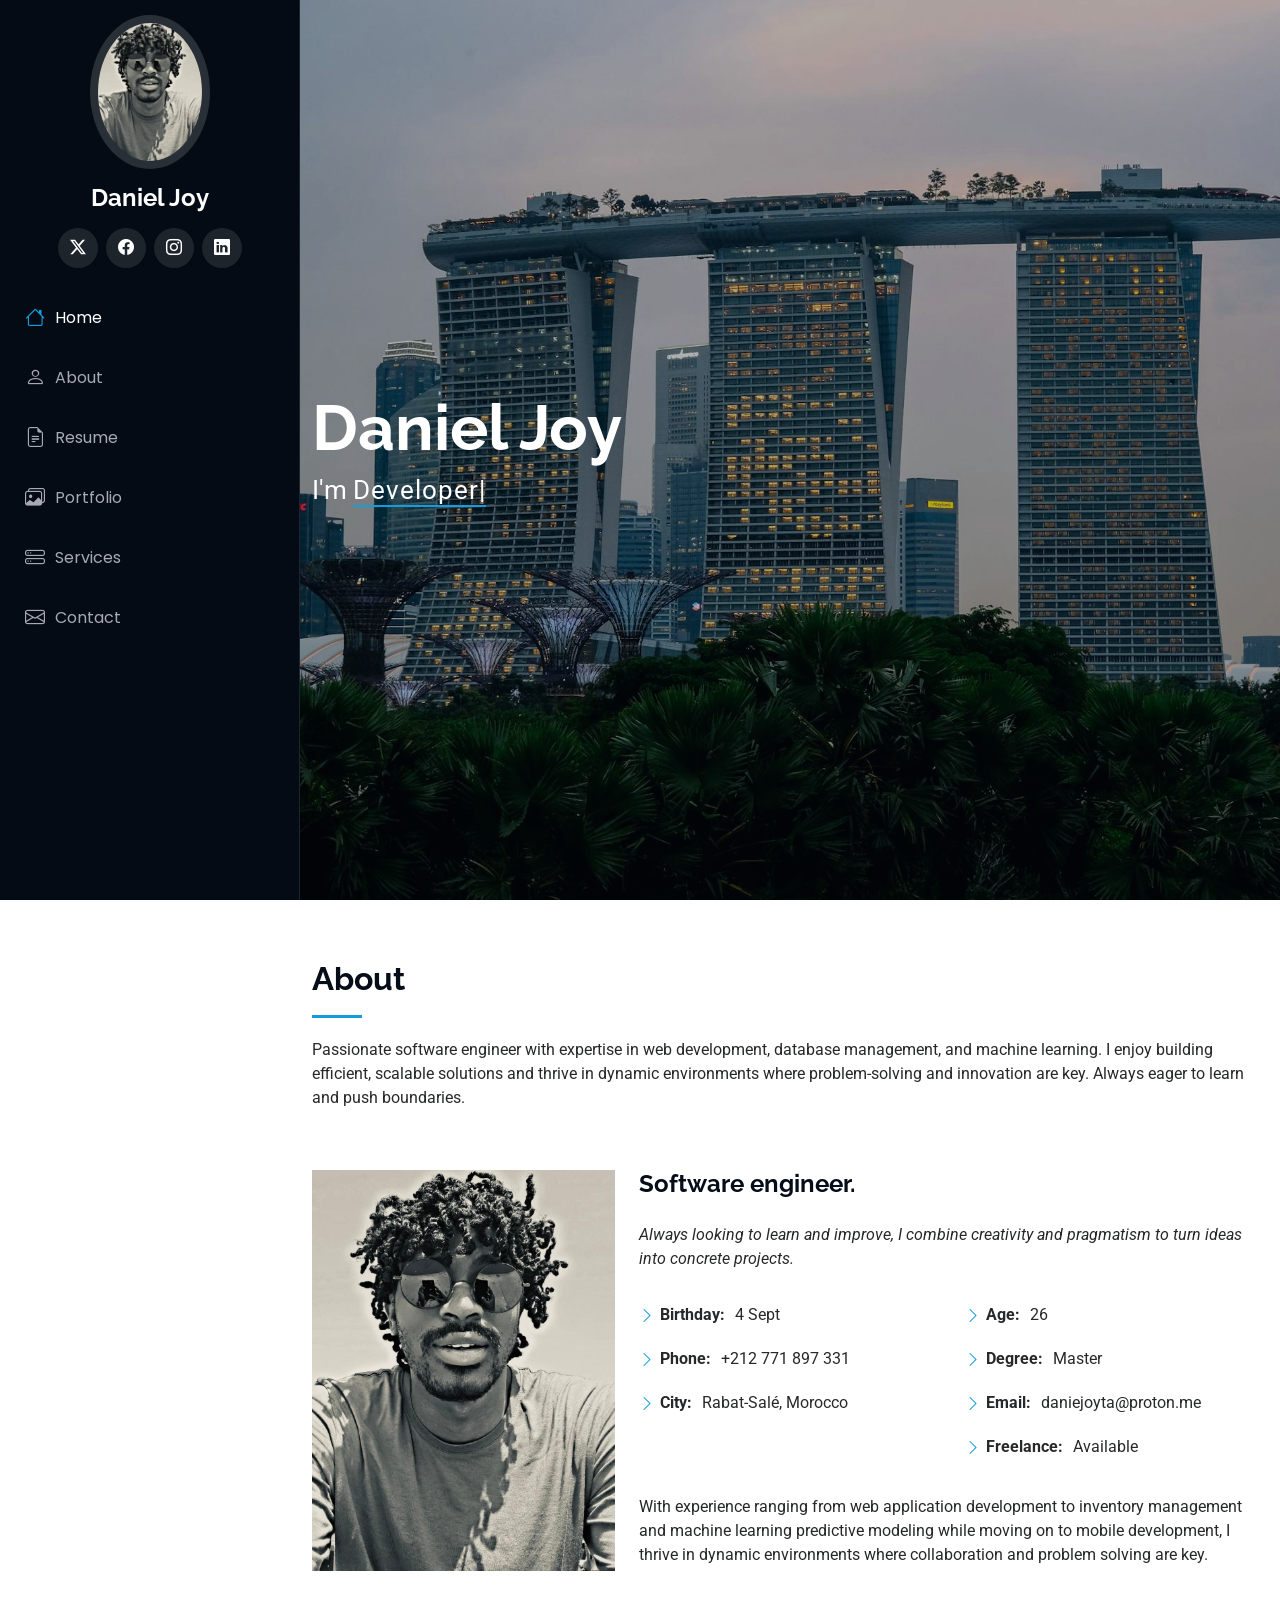
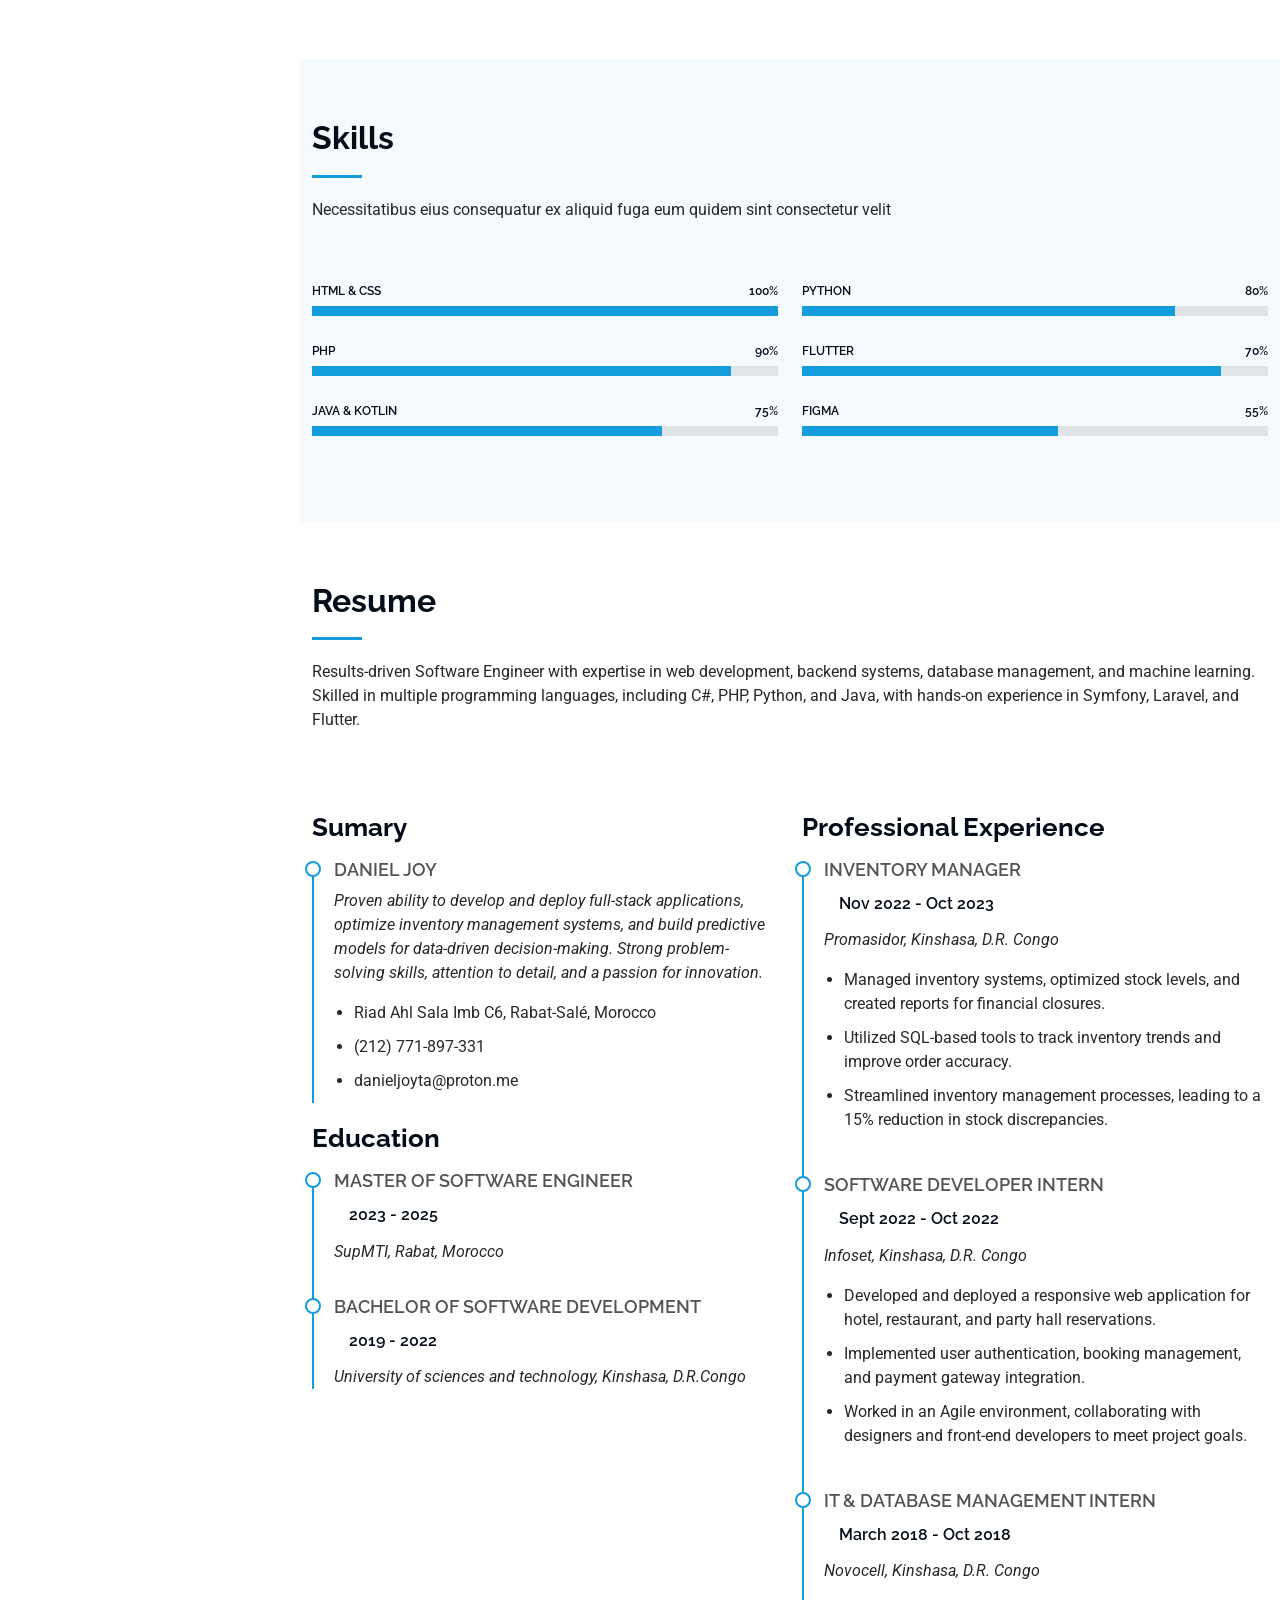
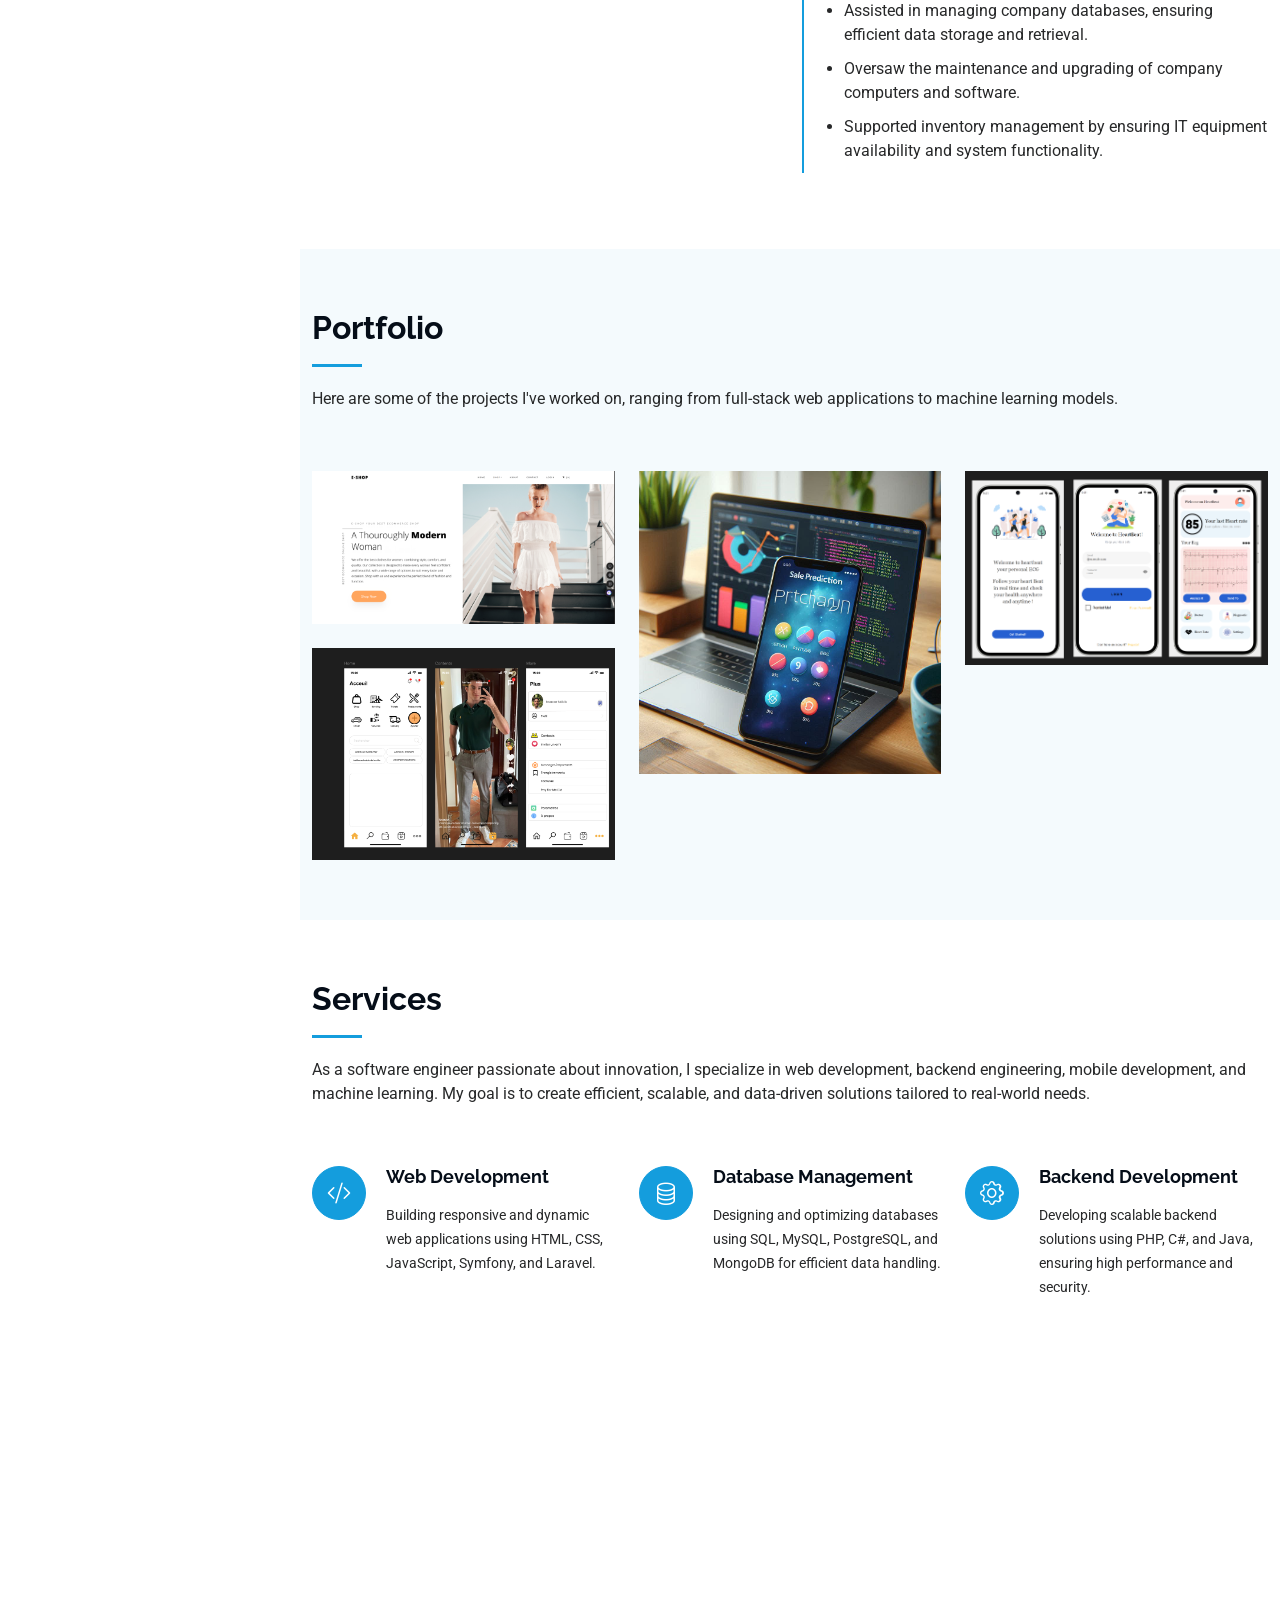
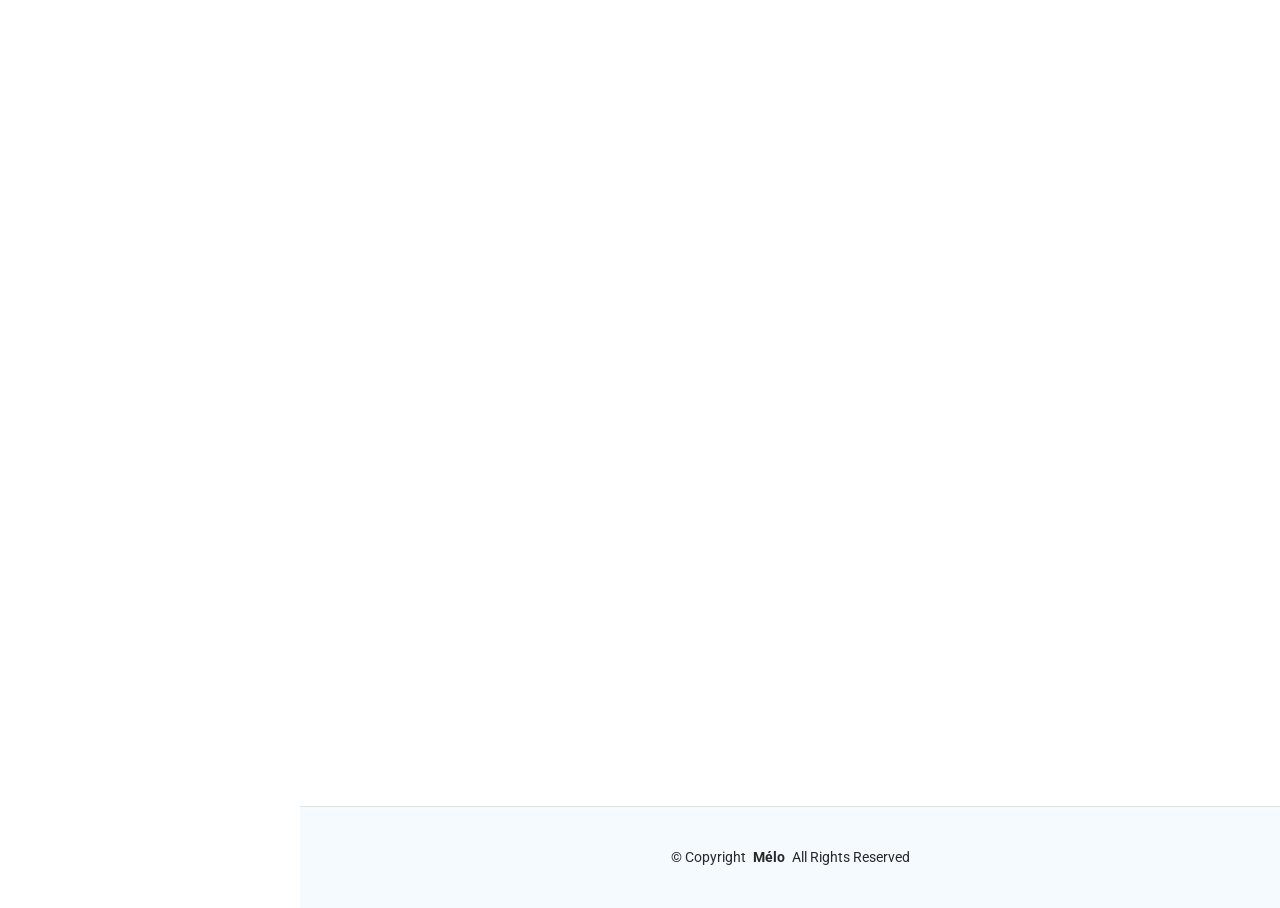
==== index.html @ 34627ba6 "Upload" ====
<!DOCTYPE html>
<html lang="en">

<head>
  <meta charset="utf-8">
  <meta content="width=device-width, initial-scale=1.0" name="viewport">
  <title>Index - iPortfolio Bootstrap Template</title>
  <meta content="" name="description">
  <meta content="" name="keywords">

  <!-- Favicons -->
  <link href="assets/img/favicon.png" rel="icon">
  <link href="assets/img/apple-touch-icon.png" rel="apple-touch-icon">

  <!-- Fonts -->
  <link href="https://fonts.googleapis.com" rel="preconnect">
  <link href="https://fonts.gstatic.com" rel="preconnect" crossorigin>
  <link href="https://fonts.googleapis.com/css2?family=Roboto:ital,wght@0,100;0,300;0,400;0,500;0,700;0,900;1,100;1,300;1,400;1,500;1,700;1,900&family=Poppins:ital,wght@0,100;0,200;0,300;0,400;0,500;0,600;0,700;0,800;0,900;1,100;1,200;1,300;1,400;1,500;1,600;1,700;1,800;1,900&family=Raleway:ital,wght@0,100;0,200;0,300;0,400;0,500;0,600;0,700;0,800;0,900;1,100;1,200;1,300;1,400;1,500;1,600;1,700;1,800;1,900&display=swap" rel="stylesheet">

  <!-- Vendor CSS Files -->
  <link href="assets/vendor/bootstrap/css/bootstrap.min.css" rel="stylesheet">
  <link href="assets/vendor/bootstrap-icons/bootstrap-icons.css" rel="stylesheet">
  <link href="assets/vendor/aos/aos.css" rel="stylesheet">
  <link href="assets/vendor/glightbox/css/glightbox.min.css" rel="stylesheet">
  <link href="assets/vendor/swiper/swiper-bundle.min.css" rel="stylesheet">

  <!-- Main CSS File -->
  <link href="assets/css/main.css" rel="stylesheet">

  <!-- =======================================================
  * Template Name: iPortfolio
  * Template URL: https://bootstrapmade.com/iportfolio-bootstrap-portfolio-websites-template/
  * Updated: Jun 29 2024 with Bootstrap v5.3.3
  * Author: BootstrapMade.com
  * License: https://bootstrapmade.com/license/
  ======================================================== -->
</head>

<body class="index-page">

  <header id="header" class="header dark-background d-flex flex-column">
    <i class="header-toggle d-xl-none bi bi-list"></i>

    <div class="profile-img">
      <img src="assets/img/my-profile-img.jpg" alt="" class="img-fluid rounded-circle">
    </div>

    <a href="index.html" class="logo d-flex align-items-center justify-content-center">
      <!-- Uncomment the line below if you also wish to use an image logo -->
      <!-- <img src="assets/img/logo.png" alt=""> -->
      <h1 class="sitename">Daniel Joy</h1>
    </a>

    <div class="social-links text-center">
      <a href="https://twitter.com/tjwrite24" class="twitter"><i class="bi bi-twitter-x"></i></a>
      <a href="https://www.facebook.com/joytanckwe" class="facebook"><i class="bi bi-facebook"></i></a>
      <a href="https://www.instagram.com/danieljoylio/" class="instagram"><i class="bi bi-instagram"></i></a>
      <a href="https://www.linkedin.com/in/joy-daniel-9428b9348?utm_source=share&utm_campaign=share_via&utm_content=profile&utm_medium=ios_app" class="linkedin"><i class="bi bi-linkedin"></i></a>
    </div>

    <nav id="navmenu" class="navmenu">
      <ul>
        <li><a href="#hero" class="active"><i class="bi bi-house navicon"></i>Home</a></li>
        <li><a href="#about"><i class="bi bi-person navicon"></i> About</a></li>
        <li><a href="#resume"><i class="bi bi-file-earmark-text navicon"></i> Resume</a></li>
        <li><a href="#portfolio"><i class="bi bi-images navicon"></i> Portfolio</a></li>
        <li><a href="#services"><i class="bi bi-hdd-stack navicon"></i> Services</a></li>
        <li><a href="#contact"><i class="bi bi-envelope navicon"></i> Contact</a></li>
      </ul>
    </nav>

  </header>

  <main class="main">

    <!-- Hero Section -->
    <section id="hero" class="hero section dark-background">

      <img src="assets/img/hero-bg.jpg" alt="" data-aos="fade-in" class="">

      <div class="container" data-aos="fade-up" data-aos-delay="100">
        <h2>Daniel Joy</h2>
        <p>I'm <span class="typed" data-typed-items="Developer, Freelance, Software engineer">Software engineer</span><span class="typed-cursor typed-cursor--blink" aria-hidden="true"></span><span class="typed-cursor typed-cursor--blink" aria-hidden="true"></span></p>
      </div>

    </section><!-- /Hero Section -->

    <!-- About Section -->
    <section id="about" class="about section">

      <!-- Section Title -->
      <div class="container section-title" data-aos="fade-up">
        <h2>About</h2>
        <p>
          Passionate software engineer with expertise in web development, database management, and machine learning. 
          I enjoy building efficient, scalable solutions and thrive in dynamic environments where problem-solving and innovation are key. 
          Always eager to learn and push boundaries.  
        </p>
      </div><!-- End Section Title -->

      <div class="container" data-aos="fade-up" data-aos-delay="100">

        <div class="row gy-4 justify-content-center">
          <div class="col-lg-4">
            <img src="assets/img/my-profile-img.jpg" class="img-fluid" alt="">
          </div>
          <div class="col-lg-8 content">
            <h2>Software engineer.</h2>
            <p class="fst-italic py-3">
              Always looking to learn and improve, I combine creativity and pragmatism to turn ideas into concrete projects.
            </p>
            <div class="row">
              <div class="col-lg-6">
                <ul>
                  <li><i class="bi bi-chevron-right"></i> <strong>Birthday:</strong> <span>4 Sept</span></li>
                  <li><i class="bi bi-chevron-right"></i> <strong>Phone:</strong> <span>+212 771 897 331</span></li>
                  <li><i class="bi bi-chevron-right"></i> <strong>City:</strong> <span>Rabat-Salé, Morocco</span></li>
                </ul>
              </div>
              <div class="col-lg-6">
                <ul>
                  <li><i class="bi bi-chevron-right"></i> <strong>Age:</strong> <span>26</span></li>
                  <li><i class="bi bi-chevron-right"></i> <strong>Degree:</strong> <span>Master</span></li>
                  <li><i class="bi bi-chevron-right"></i> <strong>Email:</strong> <span>daniejoyta@proton.me</span></li>
                  <li><i class="bi bi-chevron-right"></i> <strong>Freelance:</strong> <span>Available</span></li>
                </ul>
              </div>
            </div>
            <p class="py-3">
              With experience ranging from web application development to inventory management 
              and machine learning predictive modeling while moving on to mobile development, 
              I thrive in dynamic environments where collaboration and problem solving are key.
            </p>
          </div>
        </div>

      </div>

    </section><!-- /About Section -->

    

    <!-- Skills Section -->
    <section id="skills" class="skills section light-background">

      <!-- Section Title -->
      <div class="container section-title" data-aos="fade-up">
        <h2>Skills</h2>
        <p>Necessitatibus eius consequatur ex aliquid fuga eum quidem sint consectetur velit</p>
      </div><!-- End Section Title -->

      <div class="container" data-aos="fade-up" data-aos-delay="100">

        <div class="row skills-content skills-animation">

          <div class="col-lg-6">

            <div class="progress">
              <span class="skill"><span>HTML &amp; CSS </span> <i class="val">100%</i></span>
              <div class="progress-bar-wrap">
                <div class="progress-bar" role="progressbar" aria-valuenow="100" aria-valuemin="0" aria-valuemax="100"></div>
              </div>
            </div><!-- End Skills Item -->

            <div class="progress">
              <span class="skill"><span>PHP</span> <i class="val">90%</i></span>
              <div class="progress-bar-wrap">
                <div class="progress-bar" role="progressbar" aria-valuenow="90" aria-valuemin="0" aria-valuemax="100"></div>
              </div>
            </div><!-- End Skills Item -->

            <div class="progress">
              <span class="skill"><span>Java &amp; Kotlin </span> <i class="val">75%</i></span>
              <div class="progress-bar-wrap">
                <div class="progress-bar" role="progressbar" aria-valuenow="75" aria-valuemin="0" aria-valuemax="100"></div>
              </div>
            </div><!-- End Skills Item -->

          </div>

          <div class="col-lg-6">

            <div class="progress">
              <span class="skill"><span>Python</span> <i class="val">80%</i></span>
              <div class="progress-bar-wrap">
                <div class="progress-bar" role="progressbar" aria-valuenow="80" aria-valuemin="0" aria-valuemax="100"></div>
              </div>
            </div><!-- End Skills Item -->

            <div class="progress">
              <span class="skill"><span>Flutter </span> <i class="val">70%</i></span>
              <div class="progress-bar-wrap">
                <div class="progress-bar" role="progressbar" aria-valuenow="90" aria-valuemin="0" aria-valuemax="100"></div>
              </div>
            </div><!-- End Skills Item -->

            <div class="progress">
              <span class="skill"><span>Figma</span> <i class="val">55%</i></span>
              <div class="progress-bar-wrap">
                <div class="progress-bar" role="progressbar" aria-valuenow="55" aria-valuemin="0" aria-valuemax="100"></div>
              </div>
            </div><!-- End Skills Item -->

          </div>

        </div>

      </div>

    </section><!-- /Skills Section -->

    <!-- Resume Section -->
    <section id="resume" class="resume section">

      <!-- Section Title -->
      <div class="container section-title" data-aos="fade-up">
        <h2>Resume</h2>
        <p>
          Results-driven Software Engineer with expertise in web development, backend systems, database management, and machine learning. 
          Skilled in multiple programming languages, including C#, PHP, Python, and Java, with hands-on experience in Symfony, Laravel, and Flutter. 
        </p>
      </div><!-- End Section Title -->

      <div class="container">

        <div class="row">

          <div class="col-lg-6" data-aos="fade-up" data-aos-delay="100">
            <h3 class="resume-title">Sumary</h3>

            <div class="resume-item pb-0">
              <h4>Daniel Joy</h4>
              <p><em>Proven ability to develop and deploy full-stack applications, 
                optimize inventory management systems, and build predictive models for data-driven decision-making. 
                Strong problem-solving skills, attention to detail, and a passion for innovation.</em></p>
              <ul>
                <li>Riad Ahl Sala Imb C6, Rabat-Salé, Morocco </li>
                <li>(212) 771-897-331</li>
                <li>danieljoyta@proton.me</li>
              </ul>
            </div><!-- Edn Resume Item -->

            <h3 class="resume-title">Education</h3>
            <div class="resume-item">
              <h4>Master of Software Engineer</h4>
              <h5>2023 - 2025</h5>
              <p><em>SupMTI, Rabat, Morocco</em></p>
            </div><!-- Edn Resume Item -->

            <div class="resume-item">
              <h4>Bachelor of Software development</h4>
              <h5>2019 - 2022</h5>
              <p><em>University of sciences and technology, Kinshasa, D.R.Congo</em></p>
            </div><!-- Edn Resume Item -->

          </div>

          <div class="col-lg-6" data-aos="fade-up" data-aos-delay="200">
            <h3 class="resume-title">Professional Experience</h3>
        
            <div class="resume-item">
                <h4>Inventory Manager</h4>
                <h5>Nov 2022 - Oct 2023</h5>
                <p><em>Promasidor, Kinshasa, D.R. Congo</em></p>
                <ul>
                    <li>Managed inventory systems, optimized stock levels, and created reports for financial closures.</li>
                    <li>Utilized SQL-based tools to track inventory trends and improve order accuracy.</li>
                    <li>Streamlined inventory management processes, leading to a 15% reduction in stock discrepancies.</li>
                </ul>
            </div><!-- End Resume Item -->
        
            <div class="resume-item">
                <h4>Software Developer Intern</h4>
                <h5>Sept 2022 - Oct 2022</h5>
                <p><em>Infoset, Kinshasa, D.R. Congo</em></p>
                <ul>
                    <li>Developed and deployed a responsive web application for hotel, restaurant, and party hall reservations.</li>
                    <li>Implemented user authentication, booking management, and payment gateway integration.</li>
                    <li>Worked in an Agile environment, collaborating with designers and front-end developers to meet project goals.</li>
                </ul>
            </div><!-- End Resume Item -->
        
            <div class="resume-item">
                <h4>IT & Database Management Intern</h4>
                <h5>March 2018 - Oct 2018</h5>
                <p><em>Novocell, Kinshasa, D.R. Congo</em></p>
                <ul>
                    <li>Assisted in managing company databases, ensuring efficient data storage and retrieval.</li>
                    <li>Oversaw the maintenance and upgrading of company computers and software.</li>
                    <li>Supported inventory management by ensuring IT equipment availability and system functionality.</li>
                </ul>
            </div><!-- End Resume Item -->
        
        </div>
        

        </div>

      </div>

    </section><!-- /Resume Section -->

   <!-- Portfolio Section -->
    <section id="portfolio" class="portfolio section light-background">

      <!-- Section Title -->
      <div class="container section-title" data-aos="fade-up">
        <h2>Portfolio</h2>
        <p>Here are some of the projects I've worked on, ranging from full-stack web applications to machine learning models.</p>
      </div><!-- End Section Title -->

      <div class="container">

        <div class="isotope-layout" data-default-filter="*" data-layout="masonry" data-sort="original-order">

          <div class="row gy-4 isotope-container" data-aos="fade-up" data-aos-delay="200">

            <!-- Hotel & Restaurant Reservation System -->
            <div class="col-lg-4 col-md-6 portfolio-item isotope-item filter-web">
              <div class="portfolio-content h-100">
                <img src="assets/img/portfolio/ecommerce-1.png" class="img-fluid" alt="Hotel & Restaurant Reservation System">
                <div class="portfolio-info">
                  <h4>E-commerce</h4>
                  <p>Full-stack web app for Your Ecommerce.</p>
                  <a href="assets/img/portfolio/ecommerce-1.png" title="Ecommerce System" data-gallery="portfolio-gallery-web" class="glightbox preview-link"><i class="bi bi-zoom-in"></i></a>
                  <a href="portfolio-details.html?id=ecommerce" title="More Details" class="details-link"><i class="bi bi-link-45deg"></i></a>
                </div>
              </div>
            </div><!-- End Portfolio Item -->

            <!-- Machine Learning Model for Sales Prediction -->
            <div class="col-lg-4 col-md-6 portfolio-item isotope-item filter-ml">
              <div class="portfolio-content h-100">
                <img src="assets/img/portfolio/sales-prediction.png" class="img-fluid" alt="Sales Prediction Model">
                <div class="portfolio-info">
                  <h4>Sales Prediction Model</h4>
                  <p>Machine learning model to predict future sales based on historical data.</p>
                  <a href="assets/img/portfolio/sales-prediction.png" title="Sales Prediction Model" data-gallery="portfolio-gallery-ml" class="glightbox preview-link"><i class="bi bi-zoom-in"></i></a>
                  <a href="portfolio-details.html?id=sales-prediction" title="More Details" class="details-link"><i class="bi bi-link-45deg"></i></a>
                </div>
              </div>
            </div><!-- End Portfolio Item -->

            <!-- Machine Learning Model for Heart Disease Prediction -->
            <div class="col-lg-4 col-md-6 portfolio-item isotope-item filter-ml">
              <div class="portfolio-content h-100">
                <img src="assets/img/portfolio/heart-disease-1.png" class="img-fluid" alt="Heart Disease Prediction">
                <div class="portfolio-info">
                  <h4>Heart Disease Prediction</h4>
                  <p>AI model to predict heart diseases using machine learning algorithms.</p>
                  <a href="assets/img/portfolio/heart-disease-1.png" title="Heart Disease Prediction" data-gallery="portfolio-gallery-ml" class="glightbox preview-link"><i class="bi bi-zoom-in"></i></a>
                  <a href="portfolio-details.html?id=heart-disease" title="More Details" class="details-link"><i class="bi bi-link-45deg"></i></a>
                </div>
              </div>
            </div><!-- End Portfolio Item -->

            <!-- Mobile App Development (Flutter) -->
            <div class="col-lg-4 col-md-6 portfolio-item isotope-item filter-mobile">
              <div class="portfolio-content h-100">
                <img src="assets/img/portfolio/flutter-app-3.png" class="img-fluid" alt="Mobile App Development">
                <div class="portfolio-info">
                  <h4>Mobile App Development</h4>
                  <p>Developed a cross-platform mobile application using Flutter.</p>
                  <a href="assets/img/portfolio/flutter-app-3.png" title="Mobile App Development" data-gallery="portfolio-gallery-mobile" class="glightbox preview-link"><i class="bi bi-zoom-in"></i></a>
                  <a href="portfolio-details.html?id=flutter-app" title="More Details" class="details-link"><i class="bi bi-link-45deg"></i></a>
                </div>
              </div>
            </div><!-- End Portfolio Item -->

          </div><!-- End Portfolio Container -->

        </div>

      </div>

    </section><!-- /Portfolio Section -->

    <!-- Services Section -->
    <section id="services" class="services section">

      <!-- Section Title -->
      <div class="container section-title" data-aos="fade-up">
        <h2>Services</h2>
        <p>As a software engineer passionate about innovation, I specialize in web development, backend engineering, mobile development, and machine learning. My goal is to create efficient, scalable, and data-driven solutions tailored to real-world needs.</p>
      </div><!-- End Section Title -->

      <div class="container">

        <div class="row gy-4">

          <div class="col-lg-4 col-md-6 service-item d-flex" data-aos="fade-up" data-aos-delay="100">
            <div class="icon flex-shrink-0"><i class="bi bi-code-slash"></i></div>
            <div>
              <h4 class="title"><a href="service-details.html" class="stretched-link">Web Development</a></h4>
              <p class="description">Building responsive and dynamic web applications using HTML, CSS, JavaScript, Symfony, and Laravel.</p>
            </div>
          </div><!-- End Service Item -->

          <div class="col-lg-4 col-md-6 service-item d-flex" data-aos="fade-up" data-aos-delay="200">
            <div class="icon flex-shrink-0"><i class="bi bi-database"></i></div>
            <div>
              <h4 class="title"><a href="service-details.html" class="stretched-link">Database Management</a></h4>
              <p class="description">Designing and optimizing databases using SQL, MySQL, PostgreSQL, and MongoDB for efficient data handling.</p>
            </div>
          </div><!-- End Service Item -->

          <div class="col-lg-4 col-md-6 service-item d-flex" data-aos="fade-up" data-aos-delay="300">
            <div class="icon flex-shrink-0"><i class="bi bi-gear"></i></div>
            <div>
              <h4 class="title"><a href="service-details.html" class="stretched-link">Backend Development</a></h4>
              <p class="description">Developing scalable backend solutions using PHP, C#, and Java, ensuring high performance and security.</p>
            </div>
          </div><!-- End Service Item -->

          <div class="col-lg-4 col-md-6 service-item d-flex" data-aos="fade-up" data-aos-delay="400">
            <div class="icon flex-shrink-0"><i class="bi bi-phone"></i></div>
            <div>
              <h4 class="title"><a href="service-details.html" class="stretched-link">Mobile Development</a></h4>
              <p class="description">Creating cross-platform mobile applications using Flutter and Android development tools.</p>
            </div>
          </div><!-- End Service Item -->

          <div class="col-lg-4 col-md-6 service-item d-flex" data-aos="fade-up" data-aos-delay="500">
            <div class="icon flex-shrink-0"><i class="bi bi-bar-chart-line"></i></div>
            <div>
              <h4 class="title"><a href="service-details.html" class="stretched-link">Machine Learning</a></h4>
              <p class="description">Developing AI-driven models with TensorFlow and Scikit-learn for predictive analytics and automation.</p>
            </div>
          </div><!-- End Service Item -->

          <div class="col-lg-4 col-md-6 service-item d-flex" data-aos="fade-up" data-aos-delay="600">
            <div class="icon flex-shrink-0"><i class="bi bi-diagram-3"></i></div>
            <div>
              <h4 class="title"><a href="service-details.html" class="stretched-link">Agile Development</a></h4>
              <p class="description">Applying Agile and Scrum methodologies to manage and optimize development workflows.</p>
            </div>
          </div><!-- End Service Item -->

        </div>

      </div>

    </section><!-- /Services Section -->


    <!-- Contact Section -->
    <section id="contact" class="contact section">

      <!-- Section Title -->
      <div class="container section-title" data-aos="fade-up">
        <h2>Contact</h2>
        <p>Feel free to reach out for collaborations, inquiries, or just to connect!</p>
      </div><!-- End Section Title -->

      <div class="container" data-aos="fade-up" data-aos-delay="100">

        <div class="row gy-4">

          <div class="col-lg-5">

            <div class="info-wrap">
              <div class="info-item d-flex" data-aos="fade-up" data-aos-delay="200">
                <i class="bi bi-geo-alt flex-shrink-0"></i>
                <div>
                  <h3>Address</h3>
                  <p>Riad Ahl Sala Imb C6, Rabat-Salé, Morocco</p>
                </div>
              </div><!-- End Info Item -->

              <div class="info-item d-flex" data-aos="fade-up" data-aos-delay="300">
                <i class="bi bi-telephone flex-shrink-0"></i>
                <div>
                  <h3>Call Me</h3>
                  <p>+212 771 897 331</p>
                </div>
              </div><!-- End Info Item -->

              <div class="info-item d-flex" data-aos="fade-up" data-aos-delay="400">
                <i class="bi bi-envelope flex-shrink-0"></i>
                <div>
                  <h3>Email Me</h3>
                  <p>danieljoyta@proton.me</p>
                </div>
              </div><!-- End Info Item -->

              <iframe src="https://www.google.com/maps/embed?pb=!1m14!1m8!1m3!1d13299.123456789!2d-6.83255!3d34.020882!3m2!1i1024!2i768!4f13.1!3m3!1m2!1s0xd1887abcd123456%3A0x1234567890abcdef!2sRabat-Salé%2C%20Morocco!5e0!3m2!1sen!2sus!4v1676961268712!5m2!1sen!2sus" 
                frameborder="0" style="border:0; width: 100%; height: 270px;" allowfullscreen="" loading="lazy" 
                referrerpolicy="no-referrer-when-downgrade"></iframe>
            </div>
          </div>

          <div class="col-lg-7">
            <form action="forms/contact.php" method="post" class="php-email-form" data-aos="fade-up" data-aos-delay="200">
              <div class="row gy-4">

                <div class="col-md-6">
                  <label for="name-field" class="pb-2">Your Name</label>
                  <input type="text" name="name" id="name-field" class="form-control" required="">
                </div>

                <div class="col-md-6">
                  <label for="email-field" class="pb-2">Your Email</label>
                  <input type="email" class="form-control" name="email" id="email-field" required="">
                </div>

                <div class="col-md-12">
                  <label for="subject-field" class="pb-2">Subject</label>
                  <input type="text" class="form-control" name="subject" id="subject-field" required="">
                </div>

                <div class="col-md-12">
                  <label for="message-field" class="pb-2">Message</label>
                  <textarea class="form-control" name="message" rows="10" id="message-field" required=""></textarea>
                </div>

                <div class="col-md-12 text-center">
                  <div class="loading">Loading</div>
                  <div class="error-message"></div>
                  <div class="sent-message">Your message has been sent. Thank you!</div>

                  <button type="submit">Send Message</button>
                </div>

              </div>
            </form>
          </div><!-- End Contact Form -->

        </div>

      </div>
    </section><!-- /Contact Section -->
  </main>

  <footer id="footer" class="footer position-relative light-background">

    <div class="container">
      <div class="copyright text-center ">
        <p>© <span>Copyright</span> <strong class="px-1 sitename">Mélo</strong> <span>All Rights Reserved</span></p>
      </div>
    </div>

  </footer>

  <!-- Scroll Top -->
  <a href="#" id="scroll-top" class="scroll-top d-flex align-items-center justify-content-center"><i class="bi bi-arrow-up-short"></i></a>

  <!-- Preloader -->
  <div id="preloader"></div>

  <!-- Vendor JS Files -->
  <script src="assets/vendor/bootstrap/js/bootstrap.bundle.min.js"></script>
  <script src="assets/vendor/php-email-form/validate.js"></script>
  <script src="assets/vendor/aos/aos.js"></script>
  <script src="assets/vendor/typed.js/typed.umd.js"></script>
  <script src="assets/vendor/purecounter/purecounter_vanilla.js"></script>
  <script src="assets/vendor/waypoints/noframework.waypoints.js"></script>
  <script src="assets/vendor/glightbox/js/glightbox.min.js"></script>
  <script src="assets/vendor/imagesloaded/imagesloaded.pkgd.min.js"></script>
  <script src="assets/vendor/isotope-layout/isotope.pkgd.min.js"></script>
  <script src="assets/vendor/swiper/swiper-bundle.min.js"></script>

  <!-- Main JS File -->
  <script src="assets/js/main.js"></script>

</body>

</html>
---- assets/css/main.css ----
/**
* Template Name: iPortfolio
* Template URL: https://bootstrapmade.com/iportfolio-bootstrap-portfolio-websites-template/
* Updated: Jun 29 2024 with Bootstrap v5.3.3
* Author: BootstrapMade.com
* License: https://bootstrapmade.com/license/
*/

/*--------------------------------------------------------------
# Font & Color Variables
# Help: https://bootstrapmade.com/color-system/
--------------------------------------------------------------*/
/* Fonts */
:root {
  --default-font: "Roboto",  system-ui, -apple-system, "Segoe UI", Roboto, "Helvetica Neue", Arial, "Noto Sans", "Liberation Sans", sans-serif, "Apple Color Emoji", "Segoe UI Emoji", "Segoe UI Symbol", "Noto Color Emoji";
  --heading-font: "Raleway",  sans-serif;
  --nav-font: "Poppins",  sans-serif;
}

/* Global Colors - The following color variables are used throughout the website. Updating them here will change the color scheme of the entire website */
:root { 
  --background-color: #ffffff; /* Background color for the entire website, including individual sections */
  --default-color: #272829; /* Default color used for the majority of the text content across the entire website */
  --heading-color: #050d18; /* Color for headings, subheadings and title throughout the website */
  --accent-color: #149ddd; /* Accent color that represents your brand on the website. It's used for buttons, links, and other elements that need to stand out */
  --surface-color: #ffffff; /* The surface color is used as a background of boxed elements within sections, such as cards, icon boxes, or other elements that require a visual separation from the global background. */
  --contrast-color: #ffffff; /* Contrast color for text, ensuring readability against backgrounds of accent, heading, or default colors. */
}

/* Nav Menu Colors - The following color variables are used specifically for the navigation menu. They are separate from the global colors to allow for more customization options */
:root {
  --nav-color: #a8a9b4;  /* The default color of the main navmenu links */
  --nav-hover-color: #ffffff; /* Applied to main navmenu links when they are hovered over or active */
  --nav-mobile-background-color: #040b14; /* Used as the background color for mobile navigation menu */
  --nav-dropdown-background-color: #040b14; /* Used as the background color for dropdown items that appear when hovering over primary navigation items */
  --nav-dropdown-color: #a8a9b4; /* Used for navigation links of the dropdown items in the navigation menu. */
  --nav-dropdown-hover-color: #ffffff; /* Similar to --nav-hover-color, this color is applied to dropdown navigation links when they are hovered over. */
}

/* Color Presets - These classes override global colors when applied to any section or element, providing reuse of the sam color scheme. */

.light-background {
  --background-color: #f4fafd;
  --surface-color: #ffffff;
}

.dark-background {
  --background-color: #040b14;
  --default-color: #ffffff;
  --heading-color: #ffffff;
  --surface-color: #151f2b;
  --contrast-color: #ffffff;
}

/* Smooth scroll */
:root {
  scroll-behavior: smooth;
}

/*--------------------------------------------------------------
# General Styling & Shared Classes
--------------------------------------------------------------*/
body {
  color: var(--default-color);
  background-color: var(--background-color);
  font-family: var(--default-font);
}

a {
  color: var(--accent-color);
  text-decoration: none;
  transition: 0.3s;
}

a:hover {
  color: color-mix(in srgb, var(--accent-color), transparent 25%);
  text-decoration: none;
}

h1,
h2,
h3,
h4,
h5,
h6 {
  color: var(--heading-color);
  font-family: var(--heading-font);
}

/* PHP Email Form Messages
------------------------------*/
.php-email-form .error-message {
  display: none;
  background: #df1529;
  color: #ffffff;
  text-align: left;
  padding: 15px;
  margin-bottom: 24px;
  font-weight: 600;
}

.php-email-form .sent-message {
  display: none;
  color: #ffffff;
  background: #059652;
  text-align: center;
  padding: 15px;
  margin-bottom: 24px;
  font-weight: 600;
}

.php-email-form .loading {
  display: none;
  background: var(--surface-color);
  text-align: center;
  padding: 15px;
  margin-bottom: 24px;
}

.php-email-form .loading:before {
  content: "";
  display: inline-block;
  border-radius: 50%;
  width: 24px;
  height: 24px;
  margin: 0 10px -6px 0;
  border: 3px solid var(--accent-color);
  border-top-color: var(--surface-color);
  animation: php-email-form-loading 1s linear infinite;
}

@keyframes php-email-form-loading {
  0% {
    transform: rotate(0deg);
  }

  100% {
    transform: rotate(360deg);
  }
}

/*--------------------------------------------------------------
# Global Header
--------------------------------------------------------------*/
.header {
  color: var(--default-color);
  background-color: var(--background-color);
  position: fixed;
  top: 0;
  left: 0;
  bottom: 0;
  padding: 0 15px;
  width: 300px;
  transition: all ease-in-out 0.3s;
  overflow-y: auto;
  z-index: 997;
  border-right: 1px solid color-mix(in srgb, var(--default-color), transparent 90%);
}

.header .profile-img img {
  margin: 15px auto;
  display: block;
  width: 120px;
  border: 8px solid color-mix(in srgb, var(--default-color), transparent 85%);
}

.header .logo {
  line-height: 1;
  margin-bottom: 15px;
}

.header .logo img {
  max-height: 32px;
  margin-right: 8px;
}

.header .logo h1 {
  font-size: 24px;
  margin: 0;
  font-weight: 700;
  color: var(--heading-color);
}

.header .social-links {
  margin: 0 0 20px 0;
}

.header .social-links a {
  font-size: 16px;
  display: inline-flex;
  align-items: center;
  justify-content: center;
  background: color-mix(in srgb, var(--default-color), transparent 90%);
  color: var(--default-color);
  margin: 0 2px;
  border-radius: 50%;
  text-align: center;
  width: 40px;
  height: 40px;
  transition: 0.3s;
}

.header .social-links a:hover {
  color: var(--contrast-color);
  background: var(--accent-color);
}

@media (min-width: 1200px) {

  .header~main,
  .header~#footer {
    margin-left: 300px;
  }
}

@media (max-width: 1199px) {
  .header {
    left: -100%;
  }
}

.header.header-show {
  left: 0;
}

.header .header-toggle {
  color: var(--contrast-color);
  background-color: var(--accent-color);
  font-size: 22px;
  display: flex;
  align-items: center;
  justify-content: center;
  width: 40px;
  height: 40px;
  border-radius: 50%;
  cursor: pointer;
  position: fixed;
  top: 15px;
  right: 15px;
  z-index: 9999;
  transition: background-color 0.3s;
}

.header .header-toggle:hover {
  color: var(--contrast-color);
  background-color: color-mix(in srgb, var(--accent-color) 90%, white 15%);
}

/*--------------------------------------------------------------
# Navigation Menu
--------------------------------------------------------------*/
.mobile-nav-toggle {
  display: none;
}

.navmenu {
  padding: 0;
  z-index: 9997;
}

.navmenu ul {
  list-style: none;
  padding: 0 0 20px 0;
  margin: 0;
}

.navmenu a,
.navmenu a:focus {
  color: var(--nav-color);
  padding: 15px 10px;
  font-family: var(--nav-font);
  font-size: 16px;
  font-weight: 400;
  display: flex;
  align-items: center;
  white-space: nowrap;
  transition: 0.3s;
  width: 100%;
}

.navmenu a .navicon,
.navmenu a:focus .navicon {
  font-size: 20px;
  margin-right: 10px;
}

.navmenu a .toggle-dropdown,
.navmenu a:focus .toggle-dropdown {
  font-size: 12px;
  line-height: 0;
  margin-left: auto;
  width: 30px;
  height: 30px;
  display: flex;
  align-items: center;
  justify-content: center;
  border-radius: 50%;
  transition: 0.3s;
  flex-shrink: 0;
  background-color: color-mix(in srgb, var(--accent-color), transparent 90%);
}

.navmenu a .toggle-dropdown:hover,
.navmenu a:focus .toggle-dropdown:hover {
  background-color: var(--accent-color);
  color: var(--contrast-color);
}

.navmenu a:hover,
.navmenu .active,
.navmenu .active:focus {
  color: var(--nav-hover-color);
}

.navmenu a:hover .navicon,
.navmenu .active .navicon,
.navmenu .active:focus .navicon {
  color: var(--accent-color);
}

.navmenu .active .toggle-dropdown,
.navmenu .active:focus .toggle-dropdown {
  background-color: var(--accent-color);
  color: var(--contrast-color);
  transform: rotate(180deg);
}

.navmenu .dropdown {
  display: block;
}

.navmenu .dropdown a,
.navmenu .dropdown a:focus {
  color: --nav-dropdown-color;
}

.navmenu .dropdown a:hover,
.navmenu .dropdown .active,
.navmenu .dropdown .active:focus {
  color: var(--nav-dropdown-hover-color);
}

.navmenu .dropdown ul {
  position: static;
  display: none;
  z-index: 99;
  padding: 5px 10px;
  margin: 5px 10px;
  background-color: var(--nav-dropdown-background-color);
  border: 1px solid color-mix(in srgb, var(--default-color), transparent 90%);
  box-shadow: none;
  transition: all 0.5s ease-in-out;
}

.navmenu .dropdown ul ul {
  background-color: rgba(33, 37, 41, 0.1);
}

.navmenu .dropdown>.dropdown-active {
  display: block;
  background-color: rgba(33, 37, 41, 0.03);
}

/*--------------------------------------------------------------
# Global Footer
--------------------------------------------------------------*/
.footer {
  color: var(--default-color);
  background-color: var(--background-color);
  font-size: 14px;
  padding: 40px 0;
  position: relative;
  border-top: 1px solid color-mix(in srgb, var(--default-color), transparent 90%);
}

.footer .copyright p {
  margin-bottom: 0;
}

.footer .credits {
  margin-top: 4px;
  font-size: 13px;
  text-align: center;
}

/*--------------------------------------------------------------
# Preloader
--------------------------------------------------------------*/
#preloader {
  position: fixed;
  inset: 0;
  z-index: 999999;
  overflow: hidden;
  background: var(--background-color);
  transition: all 0.6s ease-out;
}

#preloader:before {
  content: "";
  position: fixed;
  top: calc(50% - 30px);
  left: calc(50% - 30px);
  border: 6px solid #ffffff;
  border-color: var(--accent-color) transparent var(--accent-color) transparent;
  border-radius: 50%;
  width: 60px;
  height: 60px;
  animation: animate-preloader 1.5s linear infinite;
}

@keyframes animate-preloader {
  0% {
    transform: rotate(0deg);
  }

  100% {
    transform: rotate(360deg);
  }
}

/*--------------------------------------------------------------
# Scroll Top Button
--------------------------------------------------------------*/
.scroll-top {
  position: fixed;
  visibility: hidden;
  opacity: 0;
  right: 15px;
  bottom: -15px;
  z-index: 99999;
  background-color: var(--accent-color);
  width: 44px;
  height: 44px;
  border-radius: 50px;
  transition: all 0.4s;
}

.scroll-top i {
  font-size: 24px;
  color: var(--contrast-color);
  line-height: 0;
}

.scroll-top:hover {
  background-color: color-mix(in srgb, var(--accent-color), transparent 20%);
  color: var(--contrast-color);
}

.scroll-top.active {
  visibility: visible;
  opacity: 1;
  bottom: 15px;
}

/*--------------------------------------------------------------
# Disable aos animation delay on mobile devices
--------------------------------------------------------------*/
@media screen and (max-width: 768px) {
  [data-aos-delay] {
    transition-delay: 0 !important;
  }
}

/*--------------------------------------------------------------
# Global Page Titles & Breadcrumbs
--------------------------------------------------------------*/
.page-title {
  color: var(--default-color);
  background-color: var(--background-color);
  padding: 25px 0;
  position: relative;
}

.page-title h1 {
  font-size: 24px;
  font-weight: 700;
}

.page-title .breadcrumbs ol {
  display: flex;
  flex-wrap: wrap;
  list-style: none;
  padding: 0;
  margin: 0;
  font-size: 14px;
  font-weight: 400;
}

.page-title .breadcrumbs ol li+li {
  padding-left: 10px;
}

.page-title .breadcrumbs ol li+li::before {
  content: "/";
  display: inline-block;
  padding-right: 10px;
  color: color-mix(in srgb, var(--default-color), transparent 70%);
}

/*--------------------------------------------------------------
# Global Sections
--------------------------------------------------------------*/
section,
.section {
  color: var(--default-color);
  background-color: var(--background-color);
  padding: 60px 0;
  overflow: clip;
}

/*--------------------------------------------------------------
# Global Section Titles
--------------------------------------------------------------*/
.section-title {
  padding-bottom: 60px;
  position: relative;
}

.section-title h2 {
  font-size: 32px;
  font-weight: 700;
  margin-bottom: 20px;
  padding-bottom: 20px;
  position: relative;
}

.section-title h2:after {
  content: "";
  position: absolute;
  display: block;
  width: 50px;
  height: 3px;
  background: var(--accent-color);
  left: 0;
  bottom: 0;
}

.section-title p {
  margin-bottom: 0;
}

/*--------------------------------------------------------------
# Hero Section
--------------------------------------------------------------*/
.hero {
  width: 100%;
  min-height: 100vh;
  position: relative;
  padding: 80px 0;
  display: flex;
  align-items: center;
  justify-content: center;
}

.hero img {
  position: absolute;
  inset: 0;
  display: block;
  width: 100%;
  height: 100%;
  object-fit: cover;
  z-index: 1;
}

.hero:before {
  content: "";
  background: color-mix(in srgb, var(--background-color), transparent 70%);
  position: absolute;
  inset: 0;
  z-index: 2;
}

.hero .container {
  position: relative;
  z-index: 3;
}

.hero h2 {
  margin: 0;
  font-size: 64px;
  font-weight: 700;
}

.hero p {
  margin: 5px 0 0 0;
  font-size: 26px;
}

.hero p span {
  letter-spacing: 1px;
  border-bottom: 2px solid var(--accent-color);
}

.hero .social-links {
  margin-top: 25px;
}

.hero .social-links a {
  font-size: 24px;
  display: inline-block;
  color: color-mix(in srgb, var(--default-color), transparent 50%);
  line-height: 1;
  margin-right: 20px;
  transition: 0.3s;
}

.hero .social-links a:hover {
  color: var(--accent-color);
}

@media (max-width: 768px) {
  .hero h2 {
    font-size: 32px;
  }

  .hero p {
    font-size: 20px;
  }
}

/*--------------------------------------------------------------
# About Section
--------------------------------------------------------------*/
.about .content h2 {
  font-weight: 700;
  font-size: 24px;
}

.about .content ul {
  list-style: none;
  padding: 0;
}

.about .content ul li {
  margin-bottom: 20px;
  display: flex;
  align-items: center;
}

.about .content ul strong {
  margin-right: 10px;
}

.about .content ul i {
  font-size: 16px;
  margin-right: 5px;
  color: var(--accent-color);
  line-height: 0;
}

/*--------------------------------------------------------------
# Stats Section
--------------------------------------------------------------*/
.stats .stats-item {
  padding: 30px;
  width: 100%;
}

.stats .stats-item i {
  color: var(--accent-color);
  display: block;
  font-size: 44px;
  float: left;
  line-height: 0;
}

.stats .stats-item .purecounter {
  color: var(--heading-color);
  font-size: 48px;
  line-height: 40px;
  display: block;
  font-weight: 700;
  margin-left: 60px;
}

.stats .stats-item p {
  color: color-mix(in srgb, var(--default-color), transparent 40%);
  padding: 15px 0 0 0;
  margin: 0 0 0 60px;
  font-family: var(--heading-font);
  font-size: 14px;
}

/*--------------------------------------------------------------
# Skills Section
--------------------------------------------------------------*/
.skills .progress {
  height: 60px;
  display: block;
  background: none;
  border-radius: 0;
}

.skills .progress .skill {
  color: var(--heading-color);
  padding: 0;
  margin: 0 0 6px 0;
  text-transform: uppercase;
  display: block;
  font-weight: 600;
  font-family: var(--heading-font);
}

.skills .progress .skill .val {
  float: right;
  font-style: normal;
}

.skills .progress-bar-wrap {
  background: color-mix(in srgb, var(--default-color), transparent 90%);
  height: 10px;
}

.skills .progress-bar {
  width: 1px;
  height: 10px;
  transition: 0.9s;
  background-color: var(--accent-color);
}

/*--------------------------------------------------------------
# Resume Section
--------------------------------------------------------------*/
.resume .resume-title {
  color: var(--heading-color);
  font-size: 26px;
  font-weight: 700;
  margin-top: 20px;
  margin-bottom: 20px;
}

.resume .resume-item {
  padding: 0 0 20px 20px;
  margin-top: -2px;
  border-left: 2px solid var(--accent-color);
  position: relative;
}

.resume .resume-item h4 {
  line-height: 18px;
  font-size: 18px;
  font-weight: 600;
  text-transform: uppercase;
  color: color-mix(in srgb, var(--default-color), transparent 20%);
  margin-bottom: 10px;
}

.resume .resume-item h5 {
  font-size: 16px;
  padding: 5px 15px;
  display: inline-block;
  font-weight: 600;
  margin-bottom: 10px;
}

.resume .resume-item ul {
  padding-left: 20px;
}

.resume .resume-item ul li {
  padding-bottom: 10px;
}

.resume .resume-item:last-child {
  padding-bottom: 0;
}

.resume .resume-item::before {
  content: "";
  position: absolute;
  width: 16px;
  height: 16px;
  border-radius: 50px;
  left: -9px;
  top: 0;
  background: var(--background-color);
  border: 2px solid var(--accent-color);
}

/*--------------------------------------------------------------
# Portfolio Section
--------------------------------------------------------------*/
.portfolio .portfolio-filters {
  padding: 0;
  margin: 0 auto 20px auto;
  list-style: none;
  text-align: center;
}

.portfolio .portfolio-filters li {
  cursor: pointer;
  display: inline-block;
  padding: 0;
  font-size: 14px;
  font-weight: 400;
  margin: 0 10px;
  line-height: 1;
  text-transform: uppercase;
  margin-bottom: 10px;
  transition: all 0.3s ease-in-out;
}

.portfolio .portfolio-filters li:hover,
.portfolio .portfolio-filters li.filter-active {
  color: var(--accent-color);
}

.portfolio .portfolio-filters li:first-child {
  margin-left: 0;
}

.portfolio .portfolio-filters li:last-child {
  margin-right: 0;
}

@media (max-width: 575px) {
  .portfolio .portfolio-filters li {
    font-size: 14px;
    margin: 0 5px;
  }
}

.portfolio .portfolio-content {
  position: relative;
  overflow: hidden;
}

.portfolio .portfolio-content img {
  transition: 0.3s;
}

.portfolio .portfolio-content .portfolio-info {
  opacity: 0;
  position: absolute;
  inset: 0;
  z-index: 3;
  transition: all ease-in-out 0.3s;
  background: rgba(0, 0, 0, 0.6);
  padding: 15px;
}

.portfolio .portfolio-content .portfolio-info h4 {
  font-size: 14px;
  padding: 5px 10px;
  font-weight: 400;
  color: #ffffff;
  display: inline-block;
  background-color: var(--accent-color);
}

.portfolio .portfolio-content .portfolio-info p {
  position: absolute;
  bottom: 10px;
  text-align: center;
  display: inline-block;
  left: 0;
  right: 0;
  font-size: 16px;
  font-weight: 600;
  color: rgba(255, 255, 255, 0.8);
}

.portfolio .portfolio-content .portfolio-info .preview-link,
.portfolio .portfolio-content .portfolio-info .details-link {
  position: absolute;
  left: calc(50% - 40px);
  font-size: 26px;
  top: calc(50% - 14px);
  color: #fff;
  transition: 0.3s;
  line-height: 1.2;
}

.portfolio .portfolio-content .portfolio-info .preview-link:hover,
.portfolio .portfolio-content .portfolio-info .details-link:hover {
  color: var(--accent-color);
}

.portfolio .portfolio-content .portfolio-info .details-link {
  left: 50%;
  font-size: 34px;
  line-height: 0;
}

.portfolio .portfolio-content:hover .portfolio-info {
  opacity: 1;
}

.portfolio .portfolio-content:hover img {
  transform: scale(1.1);
}

/*--------------------------------------------------------------
# Services Section
--------------------------------------------------------------*/
.services .service-item {
  position: relative;
}

.services .service-item .icon {
  background: var(--accent-color);
  display: flex;
  align-items: center;
  justify-content: center;
  width: 54px;
  height: 54px;
  border-radius: 50%;
  transition: 0.5s;
  border: 1px solid var(--accent-color);
  margin-right: 20px;
}

.services .service-item .icon i {
  color: var(--contrast-color);
  font-size: 24px;
  line-height: 0;
}

.services .service-item:hover .icon {
  background: var(--surface-color);
}

.services .service-item:hover .icon i {
  color: var(--accent-color);
}

.services .service-item .title {
  font-weight: 700;
  margin-bottom: 15px;
  font-size: 18px;
}

.services .service-item .title a {
  color: var(--heading-color);
}

.services .service-item .title a:hover {
  color: var(--accent-color);
}

.services .service-item .description {
  line-height: 24px;
  font-size: 14px;
}

/*--------------------------------------------------------------
# Testimonials Section
--------------------------------------------------------------*/
.testimonials .testimonials-carousel,
.testimonials .testimonials-slider {
  overflow: hidden;
}

.testimonials .testimonial-item {
  box-sizing: content-box;
  text-align: center;
  min-height: 320px;
}

.testimonials .testimonial-item .testimonial-img {
  width: 90px;
  border-radius: 50%;
  margin: 0 auto;
}

.testimonials .testimonial-item h3 {
  font-size: 18px;
  font-weight: bold;
  margin: 10px 0 5px 0;
}

.testimonials .testimonial-item h4 {
  font-size: 14px;
  color: color-mix(in srgb, var(--default-color), transparent 20%);
  margin: 0;
}

.testimonials .testimonial-item .quote-icon-left,
.testimonials .testimonial-item .quote-icon-right {
  color: color-mix(in srgb, var(--accent-color), transparent 40%);
  font-size: 26px;
  line-height: 0;
}

.testimonials .testimonial-item .quote-icon-left {
  display: inline-block;
  left: -5px;
  position: relative;
}

.testimonials .testimonial-item .quote-icon-right {
  display: inline-block;
  right: -5px;
  position: relative;
  top: 10px;
  transform: scale(-1, -1);
}

.testimonials .testimonial-item p {
  font-style: italic;
  margin: 0 15px 15px 15px;
  padding: 20px;
  background-color: var(--surface-color);
  position: relative;
  margin-bottom: 35px;
  border-radius: 6px;
  box-shadow: 0px 2px 15px rgba(0, 0, 0, 0.1);
}

.testimonials .testimonial-item p::after {
  content: "";
  width: 0;
  height: 0;
  border-top: 20px solid var(--surface-color);
  border-right: 20px solid transparent;
  border-left: 20px solid transparent;
  position: absolute;
  bottom: -20px;
  left: calc(50% - 20px);
}

.testimonials .swiper-wrapper {
  height: auto;
}

.testimonials .swiper-pagination {
  margin-top: 40px;
  position: relative;
}

.testimonials .swiper-pagination .swiper-pagination-bullet {
  width: 12px;
  height: 12px;
  background-color: var(--background-color);
  opacity: 1;
  border: 1px solid var(--accent-color);
}

.testimonials .swiper-pagination .swiper-pagination-bullet-active {
  background-color: var(--accent-color);
}

/*--------------------------------------------------------------
# Contact Section
--------------------------------------------------------------*/
.contact .info-wrap {
  background-color: var(--surface-color);
  box-shadow: 0px 0px 20px rgba(0, 0, 0, 0.1);
  padding: 30px;
}

@media (max-width: 575px) {
  .contact .info-wrap {
    padding: 20px;
  }
}

.contact .info-item {
  margin-bottom: 40px;
}

.contact .info-item i {
  font-size: 20px;
  color: var(--accent-color);
  background: color-mix(in srgb, var(--accent-color), transparent 92%);
  width: 44px;
  height: 44px;
  display: flex;
  justify-content: center;
  align-items: center;
  border-radius: 50px;
  transition: all 0.3s ease-in-out;
  margin-right: 15px;
}

.contact .info-item h3 {
  padding: 0;
  font-size: 18px;
  font-weight: 700;
  margin-bottom: 5px;
}

.contact .info-item p {
  padding: 0;
  margin-bottom: 0;
  font-size: 14px;
}

.contact .info-item:hover i {
  background: var(--accent-color);
  color: var(--contrast-color);
}

.contact .php-email-form {
  background-color: var(--surface-color);
  height: 100%;
  padding: 30px;
  box-shadow: 0px 0px 20px rgba(0, 0, 0, 0.1);
}

@media (max-width: 575px) {
  .contact .php-email-form {
    padding: 20px;
  }
}

.contact .php-email-form input[type=text],
.contact .php-email-form input[type=email],
.contact .php-email-form textarea {
  font-size: 14px;
  padding: 10px 15px;
  box-shadow: none;
  border-radius: 0;
  color: var(--default-color);
  background-color: var(--surface-color);
  border-color: color-mix(in srgb, var(--default-color), transparent 80%);
}

.contact .php-email-form input[type=text]:focus,
.contact .php-email-form input[type=email]:focus,
.contact .php-email-form textarea:focus {
  border-color: var(--accent-color);
}

.contact .php-email-form input[type=text]::placeholder,
.contact .php-email-form input[type=email]::placeholder,
.contact .php-email-form textarea::placeholder {
  color: color-mix(in srgb, var(--default-color), transparent 70%);
}

.contact .php-email-form button[type=submit] {
  color: var(--contrast-color);
  background: var(--accent-color);
  border: 0;
  padding: 10px 30px;
  transition: 0.4s;
  border-radius: 50px;
}

.contact .php-email-form button[type=submit]:hover {
  background: color-mix(in srgb, var(--accent-color), transparent 25%);
}

/*--------------------------------------------------------------
# Portfolio Details Section
--------------------------------------------------------------*/
.portfolio-details .portfolio-details-slider img {
  width: 100%;
}

.portfolio-details .portfolio-details-slider .swiper-pagination {
  margin-top: 20px;
  position: relative;
}

.portfolio-details .portfolio-details-slider .swiper-pagination .swiper-pagination-bullet {
  width: 12px;
  height: 12px;
  background-color: color-mix(in srgb, var(--default-color), transparent 85%);
  opacity: 1;
}

.portfolio-details .portfolio-details-slider .swiper-pagination .swiper-pagination-bullet-active {
  background-color: var(--accent-color);
}

.portfolio-details .portfolio-info {
  padding: 30px;
  box-shadow: 0px 0 30px rgba(0, 0, 0, 0.1);
}

.portfolio-details .portfolio-info h3 {
  font-size: 22px;
  font-weight: 700;
  margin-bottom: 20px;
  padding-bottom: 20px;
  border-bottom: 1px solid color-mix(in srgb, var(--default-color), transparent 85%);
}

.portfolio-details .portfolio-info ul {
  list-style: none;
  padding: 0;
  font-size: 15px;
}

.portfolio-details .portfolio-info ul li+li {
  margin-top: 10px;
}

.portfolio-details .portfolio-description {
  padding-top: 30px;
}

.portfolio-details .portfolio-description h2 {
  font-size: 26px;
  font-weight: 700;
  margin-bottom: 20px;
}

.portfolio-details .portfolio-description p {
  padding: 0;
  color: color-mix(in srgb, var(--default-color), transparent 30%);
}

/*--------------------------------------------------------------
# Service Details Section
--------------------------------------------------------------*/
.service-details .services-list {
  padding: 10px 30px;
  border: 1px solid color-mix(in srgb, var(--default-color), transparent 90%);
  margin-bottom: 20px;
}

.service-details .services-list a {
  display: block;
  line-height: 1;
  padding: 8px 0 8px 15px;
  border-left: 3px solid color-mix(in srgb, var(--default-color), transparent 70%);
  margin: 20px 0;
  color: color-mix(in srgb, var(--default-color), transparent 20%);
  transition: 0.3s;
}

.service-details .services-list a.active {
  color: var(--heading-color);
  font-weight: 700;
  border-color: var(--accent-color);
}

.service-details .services-list a:hover {
  border-color: var(--accent-color);
}

.service-details .services-img {
  margin-bottom: 20px;
}

.service-details h3 {
  font-size: 26px;
  font-weight: 700;
}

.service-details h4 {
  font-size: 20px;
  font-weight: 700;
}

.service-details p {
  font-size: 15px;
}

.service-details ul {
  list-style: none;
  padding: 0;
  font-size: 15px;
}

.service-details ul li {
  padding: 5px 0;
  display: flex;
  align-items: center;
}

.service-details ul i {
  font-size: 20px;
  margin-right: 8px;
  color: var(--accent-color);
}

/*--------------------------------------------------------------
# Starter Section Section
--------------------------------------------------------------*/
.starter-section {
  /* Add your styles here */
}
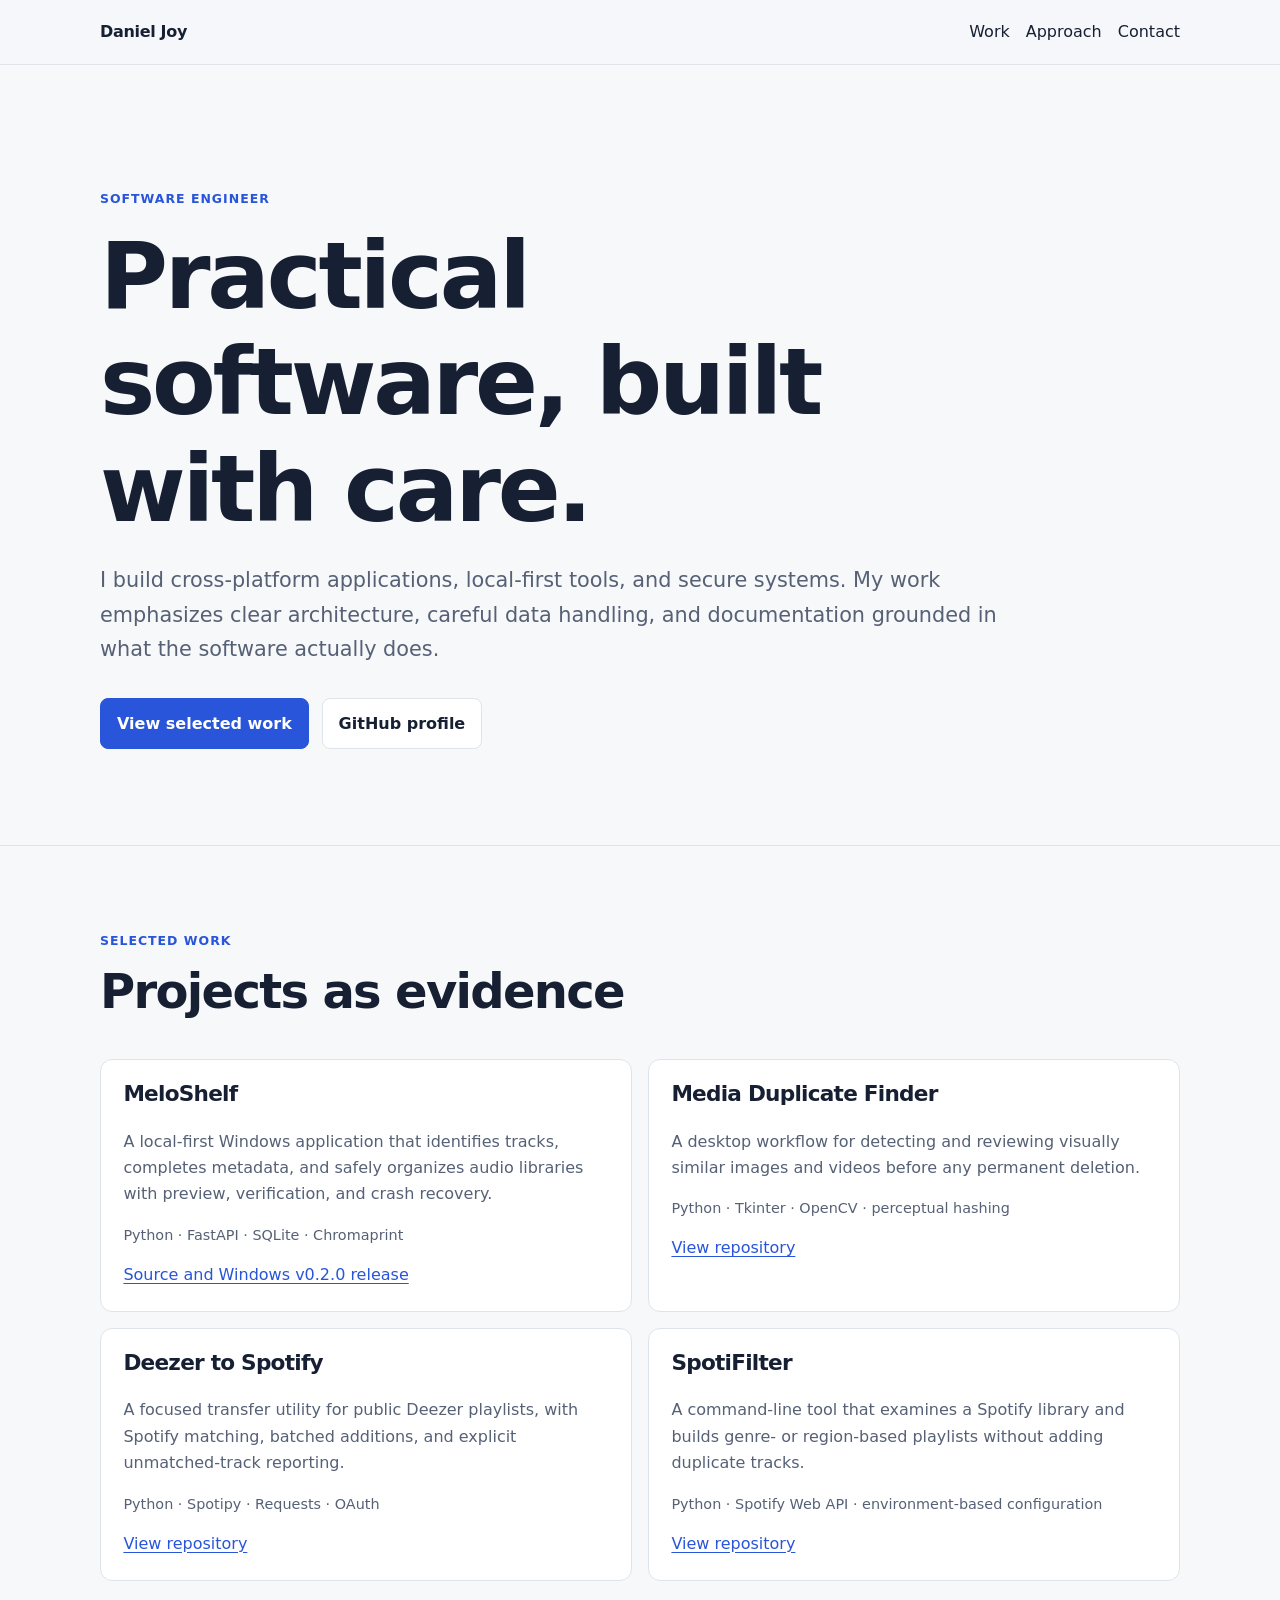
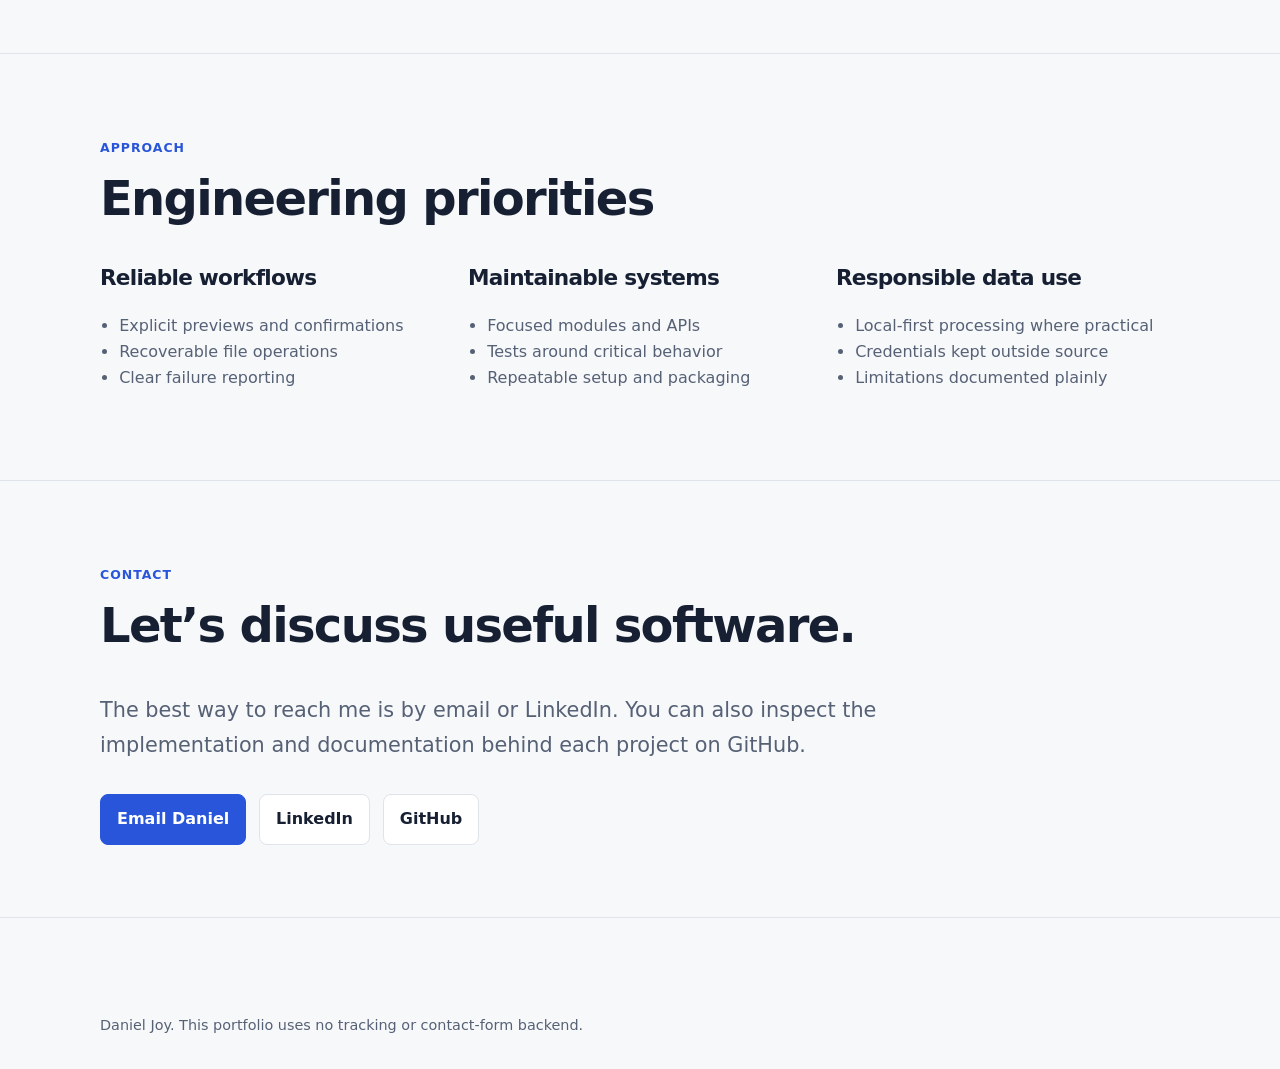
==== commit 36219c4e: "docs: refresh portfolio site and metadata" ====
--- a/index.html
+++ b/index.html
@@ -1,567 +1,133 @@
-<!DOCTYPE html>
+<!doctype html>
 <html lang="en">
-
 <head>
   <meta charset="utf-8">
-  <meta content="width=device-width, initial-scale=1.0" name="viewport">
-  <title>Index - iPortfolio Bootstrap Template</title>
-  <meta content="" name="description">
-  <meta content="" name="keywords">
-
-  <!-- Favicons -->
+  <meta name="viewport" content="width=device-width, initial-scale=1">
+  <title>Daniel Joy | Software Engineer</title>
+  <meta name="description" content="Daniel Joy builds cross-platform applications, local-first tools, and secure software systems.">
+  <link rel="canonical" href="https://danieljucke.github.io/Portfolio/">
+  <meta property="og:type" content="website">
+  <meta property="og:title" content="Daniel Joy | Software Engineer">
+  <meta property="og:description" content="Cross-platform applications, local-first tools, and secure software systems.">
+  <meta property="og:url" content="https://danieljucke.github.io/Portfolio/">
+  <meta name="twitter:card" content="summary">
   <link href="assets/img/favicon.png" rel="icon">
-  <link href="assets/img/apple-touch-icon.png" rel="apple-touch-icon">
-
-  <!-- Fonts -->
-  <link href="https://fonts.googleapis.com" rel="preconnect">
-  <link href="https://fonts.gstatic.com" rel="preconnect" crossorigin>
-  <link href="https://fonts.googleapis.com/css2?family=Roboto:ital,wght@0,100;0,300;0,400;0,500;0,700;0,900;1,100;1,300;1,400;1,500;1,700;1,900&family=Poppins:ital,wght@0,100;0,200;0,300;0,400;0,500;0,600;0,700;0,800;0,900;1,100;1,200;1,300;1,400;1,500;1,600;1,700;1,800;1,900&family=Raleway:ital,wght@0,100;0,200;0,300;0,400;0,500;0,600;0,700;0,800;0,900;1,100;1,200;1,300;1,400;1,500;1,600;1,700;1,800;1,900&display=swap" rel="stylesheet">
-
-  <!-- Vendor CSS Files -->
-  <link href="assets/vendor/bootstrap/css/bootstrap.min.css" rel="stylesheet">
-  <link href="assets/vendor/bootstrap-icons/bootstrap-icons.css" rel="stylesheet">
-  <link href="assets/vendor/aos/aos.css" rel="stylesheet">
-  <link href="assets/vendor/glightbox/css/glightbox.min.css" rel="stylesheet">
-  <link href="assets/vendor/swiper/swiper-bundle.min.css" rel="stylesheet">
-
-  <!-- Main CSS File -->
-  <link href="assets/css/main.css" rel="stylesheet">
-
-  <!-- =======================================================
-  * Template Name: iPortfolio
-  * Template URL: https://bootstrapmade.com/iportfolio-bootstrap-portfolio-websites-template/
-  * Updated: Jun 29 2024 with Bootstrap v5.3.3
-  * Author: BootstrapMade.com
-  * License: https://bootstrapmade.com/license/
-  ======================================================== -->
+  <style>
+    :root { color-scheme: light dark; --bg:#f7f8fa; --surface:#fff; --text:#172033; --muted:#566176; --line:#dfe3ea; --accent:#2855d9; --max:1080px; }
+    @media (prefers-color-scheme: dark) { :root { --bg:#0e121a; --surface:#161c27; --text:#edf1f8; --muted:#aeb8ca; --line:#2d3544; --accent:#8eaeff; } }
+    * { box-sizing:border-box; }
+    html { scroll-behavior:smooth; }
+    @media (prefers-reduced-motion: reduce) { html { scroll-behavior:auto; } }
+    body { margin:0; background:var(--bg); color:var(--text); font:16px/1.65 system-ui,-apple-system,"Segoe UI",sans-serif; }
+    a { color:var(--accent); text-underline-offset:.2em; }
+    a:focus-visible { outline:3px solid var(--accent); outline-offset:4px; border-radius:2px; }
+    .wrap { width:min(calc(100% - 2rem),var(--max)); margin:auto; }
+    header { border-bottom:1px solid var(--line); background:color-mix(in srgb,var(--bg) 92%,transparent); }
+    nav { display:flex; align-items:center; justify-content:space-between; gap:1rem; min-height:64px; }
+    nav strong { letter-spacing:-.02em; }
+    nav ul { display:flex; flex-wrap:wrap; gap:1rem; list-style:none; margin:0; padding:0; }
+    nav a { color:var(--text); text-decoration:none; }
+    main { padding-bottom:4rem; }
+    section { padding:4.5rem 0; border-bottom:1px solid var(--line); }
+    .hero { padding:7rem 0 6rem; }
+    .eyebrow { color:var(--accent); font-weight:700; letter-spacing:.08em; text-transform:uppercase; font-size:.78rem; }
+    h1,h2,h3 { line-height:1.15; letter-spacing:-.035em; margin-top:0; }
+    h1 { font-size:clamp(2.8rem,8vw,5.8rem); max-width:13ch; margin-bottom:1.25rem; }
+    h2 { font-size:clamp(2rem,5vw,3rem); }
+    h3 { font-size:1.35rem; }
+    .lead { max-width:68ch; color:var(--muted); font-size:clamp(1.1rem,2vw,1.3rem); }
+    .actions { display:flex; flex-wrap:wrap; gap:.8rem; margin-top:2rem; }
+    .button { display:inline-block; padding:.7rem 1rem; border:1px solid var(--line); border-radius:8px; color:var(--text); text-decoration:none; font-weight:650; background:var(--surface); }
+    .button.primary { background:var(--accent); border-color:var(--accent); color:#fff; }
+    .grid { display:grid; grid-template-columns:repeat(2,minmax(0,1fr)); gap:1rem; }
+    .card { background:var(--surface); border:1px solid var(--line); border-radius:12px; padding:1.4rem; }
+    .card p { color:var(--muted); }
+    .meta { font-size:.9rem; color:var(--muted); }
+    .stack { display:grid; grid-template-columns:repeat(3,minmax(0,1fr)); gap:1.5rem; }
+    .stack ul { padding-left:1.2rem; color:var(--muted); }
+    footer { padding:2rem 0; color:var(--muted); font-size:.9rem; }
+    @media (max-width:720px) { .hero{padding:5rem 0 4rem}.grid,.stack{grid-template-columns:1fr}nav{align-items:flex-start;padding:1rem 0}nav ul{justify-content:flex-end}section{padding:3.5rem 0} }
+  </style>
 </head>
-
-<body class="index-page">
-
-  <header id="header" class="header dark-background d-flex flex-column">
-    <i class="header-toggle d-xl-none bi bi-list"></i>
-
-    <div class="profile-img">
-      <img src="assets/img/my-profile-img.jpg" alt="" class="img-fluid rounded-circle">
-    </div>
-
-    <a href="index.html" class="logo d-flex align-items-center justify-content-center">
-      <!-- Uncomment the line below if you also wish to use an image logo -->
-      <!-- <img src="assets/img/logo.png" alt=""> -->
-      <h1 class="sitename">Daniel Joy</h1>
-    </a>
-
-    <div class="social-links text-center">
-      <a href="https://twitter.com/tjwrite24" class="twitter"><i class="bi bi-twitter-x"></i></a>
-      <a href="https://www.facebook.com/joytanckwe" class="facebook"><i class="bi bi-facebook"></i></a>
-      <a href="https://www.instagram.com/danieljoylio/" class="instagram"><i class="bi bi-instagram"></i></a>
-      <a href="https://www.linkedin.com/in/joy-daniel-9428b9348?utm_source=share&utm_campaign=share_via&utm_content=profile&utm_medium=ios_app" class="linkedin"><i class="bi bi-linkedin"></i></a>
-    </div>
-
-    <nav id="navmenu" class="navmenu">
+<body>
+  <header>
+    <nav class="wrap" aria-label="Primary navigation">
+      <strong>Daniel Joy</strong>
       <ul>
-        <li><a href="#hero" class="active"><i class="bi bi-house navicon"></i>Home</a></li>
-        <li><a href="#about"><i class="bi bi-person navicon"></i> About</a></li>
-        <li><a href="#resume"><i class="bi bi-file-earmark-text navicon"></i> Resume</a></li>
-        <li><a href="#portfolio"><i class="bi bi-images navicon"></i> Portfolio</a></li>
-        <li><a href="#services"><i class="bi bi-hdd-stack navicon"></i> Services</a></li>
-        <li><a href="#contact"><i class="bi bi-envelope navicon"></i> Contact</a></li>
+        <li><a href="#work">Work</a></li>
+        <li><a href="#approach">Approach</a></li>
+        <li><a href="#contact">Contact</a></li>
       </ul>
     </nav>
-
   </header>
-
-  <main class="main">
-
-    <!-- Hero Section -->
-    <section id="hero" class="hero section dark-background">
-
-      <img src="assets/img/hero-bg.jpg" alt="" data-aos="fade-in" class="">
-
-      <div class="container" data-aos="fade-up" data-aos-delay="100">
-        <h2>Daniel Joy</h2>
-        <p>I'm <span class="typed" data-typed-items="Developer, Freelance, Software engineer">Software engineer</span><span class="typed-cursor typed-cursor--blink" aria-hidden="true"></span><span class="typed-cursor typed-cursor--blink" aria-hidden="true"></span></p>
+  <main>
+    <section class="hero">
+      <div class="wrap">
+        <p class="eyebrow">Software Engineer</p>
+        <h1>Practical software, built with care.</h1>
+        <p class="lead">I build cross-platform applications, local-first tools, and secure systems. My work emphasizes clear architecture, careful data handling, and documentation grounded in what the software actually does.</p>
+        <div class="actions">
+          <a class="button primary" href="#work">View selected work</a>
+          <a class="button" href="https://github.com/Danieljucke">GitHub profile</a>
+        </div>
       </div>
-
-    </section><!-- /Hero Section -->
-
-    <!-- About Section -->
-    <section id="about" class="about section">
-
-      <!-- Section Title -->
-      <div class="container section-title" data-aos="fade-up">
-        <h2>About</h2>
-        <p>
-          Passionate software engineer with expertise in web development, database management, and machine learning. 
-          I enjoy building efficient, scalable solutions and thrive in dynamic environments where problem-solving and innovation are key. 
-          Always eager to learn and push boundaries.  
-        </p>
-      </div><!-- End Section Title -->
-
-      <div class="container" data-aos="fade-up" data-aos-delay="100">
-
-        <div class="row gy-4 justify-content-center">
-          <div class="col-lg-4">
-            <img src="assets/img/my-profile-img.jpg" class="img-fluid" alt="">
-          </div>
-          <div class="col-lg-8 content">
-            <h2>Software engineer.</h2>
-            <p class="fst-italic py-3">
-              Always looking to learn and improve, I combine creativity and pragmatism to turn ideas into concrete projects.
-            </p>
-            <div class="row">
-              <div class="col-lg-6">
-                <ul>
-                  <li><i class="bi bi-chevron-right"></i> <strong>Birthday:</strong> <span>4 Sept</span></li>
-                  <li><i class="bi bi-chevron-right"></i> <strong>Phone:</strong> <span>+212 771 897 331</span></li>
-                  <li><i class="bi bi-chevron-right"></i> <strong>City:</strong> <span>Rabat-Salé, Morocco</span></li>
-                </ul>
-              </div>
-              <div class="col-lg-6">
-                <ul>
-                  <li><i class="bi bi-chevron-right"></i> <strong>Age:</strong> <span>26</span></li>
-                  <li><i class="bi bi-chevron-right"></i> <strong>Degree:</strong> <span>Master</span></li>
-                  <li><i class="bi bi-chevron-right"></i> <strong>Email:</strong> <span>daniejoyta@proton.me</span></li>
-                  <li><i class="bi bi-chevron-right"></i> <strong>Freelance:</strong> <span>Available</span></li>
-                </ul>
-              </div>
-            </div>
-            <p class="py-3">
-              With experience ranging from web application development to inventory management 
-              and machine learning predictive modeling while moving on to mobile development, 
-              I thrive in dynamic environments where collaboration and problem solving are key.
-            </p>
-          </div>
+    </section>
+    <section id="work">
+      <div class="wrap">
+        <p class="eyebrow">Selected work</p>
+        <h2>Projects as evidence</h2>
+        <div class="grid">
+          <article class="card">
+            <h3>MeloShelf</h3>
+            <p>A local-first Windows application that identifies tracks, completes metadata, and safely organizes audio libraries with preview, verification, and crash recovery.</p>
+            <p class="meta">Python · FastAPI · SQLite · Chromaprint</p>
+            <a href="https://github.com/Danieljucke/MeloShelf">Source and Windows v0.2.0 release</a>
+          </article>
+          <article class="card">
+            <h3>Media Duplicate Finder</h3>
+            <p>A desktop workflow for detecting and reviewing visually similar images and videos before any permanent deletion.</p>
+            <p class="meta">Python · Tkinter · OpenCV · perceptual hashing</p>
+            <a href="https://github.com/Danieljucke/Media-filter">View repository</a>
+          </article>
+          <article class="card">
+            <h3>Deezer to Spotify</h3>
+            <p>A focused transfer utility for public Deezer playlists, with Spotify matching, batched additions, and explicit unmatched-track reporting.</p>
+            <p class="meta">Python · Spotipy · Requests · OAuth</p>
+            <a href="https://github.com/Danieljucke/DeezerToSpotify">View repository</a>
+          </article>
+          <article class="card">
+            <h3>SpotiFilter</h3>
+            <p>A command-line tool that examines a Spotify library and builds genre- or region-based playlists without adding duplicate tracks.</p>
+            <p class="meta">Python · Spotify Web API · environment-based configuration</p>
+            <a href="https://github.com/Danieljucke/SpotiFilter">View repository</a>
+          </article>
         </div>
-
       </div>
-
-    </section><!-- /About Section -->
-
-    
-
-    <!-- Skills Section -->
-    <section id="skills" class="skills section light-background">
-
-      <!-- Section Title -->
-      <div class="container section-title" data-aos="fade-up">
-        <h2>Skills</h2>
-        <p>Necessitatibus eius consequatur ex aliquid fuga eum quidem sint consectetur velit</p>
-      </div><!-- End Section Title -->
-
-      <div class="container" data-aos="fade-up" data-aos-delay="100">
-
-        <div class="row skills-content skills-animation">
-
-          <div class="col-lg-6">
-
-            <div class="progress">
-              <span class="skill"><span>HTML &amp; CSS </span> <i class="val">100%</i></span>
-              <div class="progress-bar-wrap">
-                <div class="progress-bar" role="progressbar" aria-valuenow="100" aria-valuemin="0" aria-valuemax="100"></div>
-              </div>
-            </div><!-- End Skills Item -->
-
-            <div class="progress">
-              <span class="skill"><span>PHP</span> <i class="val">90%</i></span>
-              <div class="progress-bar-wrap">
-                <div class="progress-bar" role="progressbar" aria-valuenow="90" aria-valuemin="0" aria-valuemax="100"></div>
-              </div>
-            </div><!-- End Skills Item -->
-
-            <div class="progress">
-              <span class="skill"><span>Java &amp; Kotlin </span> <i class="val">75%</i></span>
-              <div class="progress-bar-wrap">
-                <div class="progress-bar" role="progressbar" aria-valuenow="75" aria-valuemin="0" aria-valuemax="100"></div>
-              </div>
-            </div><!-- End Skills Item -->
-
-          </div>
-
-          <div class="col-lg-6">
-
-            <div class="progress">
-              <span class="skill"><span>Python</span> <i class="val">80%</i></span>
-              <div class="progress-bar-wrap">
-                <div class="progress-bar" role="progressbar" aria-valuenow="80" aria-valuemin="0" aria-valuemax="100"></div>
-              </div>
-            </div><!-- End Skills Item -->
-
-            <div class="progress">
-              <span class="skill"><span>Flutter </span> <i class="val">70%</i></span>
-              <div class="progress-bar-wrap">
-                <div class="progress-bar" role="progressbar" aria-valuenow="90" aria-valuemin="0" aria-valuemax="100"></div>
-              </div>
-            </div><!-- End Skills Item -->
-
-            <div class="progress">
-              <span class="skill"><span>Figma</span> <i class="val">55%</i></span>
-              <div class="progress-bar-wrap">
-                <div class="progress-bar" role="progressbar" aria-valuenow="55" aria-valuemin="0" aria-valuemax="100"></div>
-              </div>
-            </div><!-- End Skills Item -->
-
-          </div>
-
+    </section>
+    <section id="approach">
+      <div class="wrap">
+        <p class="eyebrow">Approach</p>
+        <h2>Engineering priorities</h2>
+        <div class="stack">
+          <div><h3>Reliable workflows</h3><ul><li>Explicit previews and confirmations</li><li>Recoverable file operations</li><li>Clear failure reporting</li></ul></div>
+          <div><h3>Maintainable systems</h3><ul><li>Focused modules and APIs</li><li>Tests around critical behavior</li><li>Repeatable setup and packaging</li></ul></div>
+          <div><h3>Responsible data use</h3><ul><li>Local-first processing where practical</li><li>Credentials kept outside source</li><li>Limitations documented plainly</li></ul></div>
         </div>
-
       </div>
-
-    </section><!-- /Skills Section -->
-
-    <!-- Resume Section -->
-    <section id="resume" class="resume section">
-
-      <!-- Section Title -->
-      <div class="container section-title" data-aos="fade-up">
-        <h2>Resume</h2>
-        <p>
-          Results-driven Software Engineer with expertise in web development, backend systems, database management, and machine learning. 
-          Skilled in multiple programming languages, including C#, PHP, Python, and Java, with hands-on experience in Symfony, Laravel, and Flutter. 
-        </p>
-      </div><!-- End Section Title -->
-
-      <div class="container">
-
-        <div class="row">
-
-          <div class="col-lg-6" data-aos="fade-up" data-aos-delay="100">
-            <h3 class="resume-title">Sumary</h3>
-
-            <div class="resume-item pb-0">
-              <h4>Daniel Joy</h4>
-              <p><em>Proven ability to develop and deploy full-stack applications, 
-                optimize inventory management systems, and build predictive models for data-driven decision-making. 
-                Strong problem-solving skills, attention to detail, and a passion for innovation.</em></p>
-              <ul>
-                <li>Riad Ahl Sala Imb C6, Rabat-Salé, Morocco </li>
-                <li>(212) 771-897-331</li>
-                <li>danieljoyta@proton.me</li>
-              </ul>
-            </div><!-- Edn Resume Item -->
-
-            <h3 class="resume-title">Education</h3>
-            <div class="resume-item">
-              <h4>Master of Software Engineer</h4>
-              <h5>2023 - 2025</h5>
-              <p><em>SupMTI, Rabat, Morocco</em></p>
-            </div><!-- Edn Resume Item -->
-
-            <div class="resume-item">
-              <h4>Bachelor of Software development</h4>
-              <h5>2019 - 2022</h5>
-              <p><em>University of sciences and technology, Kinshasa, D.R.Congo</em></p>
-            </div><!-- Edn Resume Item -->
-
-          </div>
-
-          <div class="col-lg-6" data-aos="fade-up" data-aos-delay="200">
-            <h3 class="resume-title">Professional Experience</h3>
-        
-            <div class="resume-item">
-                <h4>Inventory Manager</h4>
-                <h5>Nov 2022 - Oct 2023</h5>
-                <p><em>Promasidor, Kinshasa, D.R. Congo</em></p>
-                <ul>
-                    <li>Managed inventory systems, optimized stock levels, and created reports for financial closures.</li>
-                    <li>Utilized SQL-based tools to track inventory trends and improve order accuracy.</li>
-                    <li>Streamlined inventory management processes, leading to a 15% reduction in stock discrepancies.</li>
-                </ul>
-            </div><!-- End Resume Item -->
-        
-            <div class="resume-item">
-                <h4>Software Developer Intern</h4>
-                <h5>Sept 2022 - Oct 2022</h5>
-                <p><em>Infoset, Kinshasa, D.R. Congo</em></p>
-                <ul>
-                    <li>Developed and deployed a responsive web application for hotel, restaurant, and party hall reservations.</li>
-                    <li>Implemented user authentication, booking management, and payment gateway integration.</li>
-                    <li>Worked in an Agile environment, collaborating with designers and front-end developers to meet project goals.</li>
-                </ul>
-            </div><!-- End Resume Item -->
-        
-            <div class="resume-item">
-                <h4>IT & Database Management Intern</h4>
-                <h5>March 2018 - Oct 2018</h5>
-                <p><em>Novocell, Kinshasa, D.R. Congo</em></p>
-                <ul>
-                    <li>Assisted in managing company databases, ensuring efficient data storage and retrieval.</li>
-                    <li>Oversaw the maintenance and upgrading of company computers and software.</li>
-                    <li>Supported inventory management by ensuring IT equipment availability and system functionality.</li>
-                </ul>
-            </div><!-- End Resume Item -->
-        
+    </section>
+    <section id="contact">
+      <div class="wrap">
+        <p class="eyebrow">Contact</p>
+        <h2>Let’s discuss useful software.</h2>
+        <p class="lead">The best way to reach me is by email or LinkedIn. You can also inspect the implementation and documentation behind each project on GitHub.</p>
+        <div class="actions">
+          <a class="button primary" href="mailto:danieljoyta@proton.me">Email Daniel</a>
+          <a class="button" href="https://www.linkedin.com/in/joy-daniel-9428b9348">LinkedIn</a>
+          <a class="button" href="https://github.com/Danieljucke">GitHub</a>
         </div>
-        
-
-        </div>
-
       </div>
-
-    </section><!-- /Resume Section -->
-
-   <!-- Portfolio Section -->
-    <section id="portfolio" class="portfolio section light-background">
-
-      <!-- Section Title -->
-      <div class="container section-title" data-aos="fade-up">
-        <h2>Portfolio</h2>
-        <p>Here are some of the projects I've worked on, ranging from full-stack web applications to machine learning models.</p>
-      </div><!-- End Section Title -->
-
-      <div class="container">
-
-        <div class="isotope-layout" data-default-filter="*" data-layout="masonry" data-sort="original-order">
-
-          <div class="row gy-4 isotope-container" data-aos="fade-up" data-aos-delay="200">
-
-            <!-- Hotel & Restaurant Reservation System -->
-            <div class="col-lg-4 col-md-6 portfolio-item isotope-item filter-web">
-              <div class="portfolio-content h-100">
-                <img src="assets/img/portfolio/ecommerce-1.png" class="img-fluid" alt="Hotel & Restaurant Reservation System">
-                <div class="portfolio-info">
-                  <h4>E-commerce</h4>
-                  <p>Full-stack web app for Your Ecommerce.</p>
-                  <a href="assets/img/portfolio/ecommerce-1.png" title="Ecommerce System" data-gallery="portfolio-gallery-web" class="glightbox preview-link"><i class="bi bi-zoom-in"></i></a>
-                  <a href="portfolio-details.html?id=ecommerce" title="More Details" class="details-link"><i class="bi bi-link-45deg"></i></a>
-                </div>
-              </div>
-            </div><!-- End Portfolio Item -->
-
-            <!-- Machine Learning Model for Sales Prediction -->
-            <div class="col-lg-4 col-md-6 portfolio-item isotope-item filter-ml">
-              <div class="portfolio-content h-100">
-                <img src="assets/img/portfolio/sales-prediction.png" class="img-fluid" alt="Sales Prediction Model">
-                <div class="portfolio-info">
-                  <h4>Sales Prediction Model</h4>
-                  <p>Machine learning model to predict future sales based on historical data.</p>
-                  <a href="assets/img/portfolio/sales-prediction.png" title="Sales Prediction Model" data-gallery="portfolio-gallery-ml" class="glightbox preview-link"><i class="bi bi-zoom-in"></i></a>
-                  <a href="portfolio-details.html?id=sales-prediction" title="More Details" class="details-link"><i class="bi bi-link-45deg"></i></a>
-                </div>
-              </div>
-            </div><!-- End Portfolio Item -->
-
-            <!-- Machine Learning Model for Heart Disease Prediction -->
-            <div class="col-lg-4 col-md-6 portfolio-item isotope-item filter-ml">
-              <div class="portfolio-content h-100">
-                <img src="assets/img/portfolio/heart-disease-1.png" class="img-fluid" alt="Heart Disease Prediction">
-                <div class="portfolio-info">
-                  <h4>Heart Disease Prediction</h4>
-                  <p>AI model to predict heart diseases using machine learning algorithms.</p>
-                  <a href="assets/img/portfolio/heart-disease-1.png" title="Heart Disease Prediction" data-gallery="portfolio-gallery-ml" class="glightbox preview-link"><i class="bi bi-zoom-in"></i></a>
-                  <a href="portfolio-details.html?id=heart-disease" title="More Details" class="details-link"><i class="bi bi-link-45deg"></i></a>
-                </div>
-              </div>
-            </div><!-- End Portfolio Item -->
-
-            <!-- Mobile App Development (Flutter) -->
-            <div class="col-lg-4 col-md-6 portfolio-item isotope-item filter-mobile">
-              <div class="portfolio-content h-100">
-                <img src="assets/img/portfolio/flutter-app-3.png" class="img-fluid" alt="Mobile App Development">
-                <div class="portfolio-info">
-                  <h4>Mobile App Development</h4>
-                  <p>Developed a cross-platform mobile application using Flutter.</p>
-                  <a href="assets/img/portfolio/flutter-app-3.png" title="Mobile App Development" data-gallery="portfolio-gallery-mobile" class="glightbox preview-link"><i class="bi bi-zoom-in"></i></a>
-                  <a href="portfolio-details.html?id=flutter-app" title="More Details" class="details-link"><i class="bi bi-link-45deg"></i></a>
-                </div>
-              </div>
-            </div><!-- End Portfolio Item -->
-
-          </div><!-- End Portfolio Container -->
-
-        </div>
-
-      </div>
-
-    </section><!-- /Portfolio Section -->
-
-    <!-- Services Section -->
-    <section id="services" class="services section">
-
-      <!-- Section Title -->
-      <div class="container section-title" data-aos="fade-up">
-        <h2>Services</h2>
-        <p>As a software engineer passionate about innovation, I specialize in web development, backend engineering, mobile development, and machine learning. My goal is to create efficient, scalable, and data-driven solutions tailored to real-world needs.</p>
-      </div><!-- End Section Title -->
-
-      <div class="container">
-
-        <div class="row gy-4">
-
-          <div class="col-lg-4 col-md-6 service-item d-flex" data-aos="fade-up" data-aos-delay="100">
-            <div class="icon flex-shrink-0"><i class="bi bi-code-slash"></i></div>
-            <div>
-              <h4 class="title"><a href="service-details.html" class="stretched-link">Web Development</a></h4>
-              <p class="description">Building responsive and dynamic web applications using HTML, CSS, JavaScript, Symfony, and Laravel.</p>
-            </div>
-          </div><!-- End Service Item -->
-
-          <div class="col-lg-4 col-md-6 service-item d-flex" data-aos="fade-up" data-aos-delay="200">
-            <div class="icon flex-shrink-0"><i class="bi bi-database"></i></div>
-            <div>
-              <h4 class="title"><a href="service-details.html" class="stretched-link">Database Management</a></h4>
-              <p class="description">Designing and optimizing databases using SQL, MySQL, PostgreSQL, and MongoDB for efficient data handling.</p>
-            </div>
-          </div><!-- End Service Item -->
-
-          <div class="col-lg-4 col-md-6 service-item d-flex" data-aos="fade-up" data-aos-delay="300">
-            <div class="icon flex-shrink-0"><i class="bi bi-gear"></i></div>
-            <div>
-              <h4 class="title"><a href="service-details.html" class="stretched-link">Backend Development</a></h4>
-              <p class="description">Developing scalable backend solutions using PHP, C#, and Java, ensuring high performance and security.</p>
-            </div>
-          </div><!-- End Service Item -->
-
-          <div class="col-lg-4 col-md-6 service-item d-flex" data-aos="fade-up" data-aos-delay="400">
-            <div class="icon flex-shrink-0"><i class="bi bi-phone"></i></div>
-            <div>
-              <h4 class="title"><a href="service-details.html" class="stretched-link">Mobile Development</a></h4>
-              <p class="description">Creating cross-platform mobile applications using Flutter and Android development tools.</p>
-            </div>
-          </div><!-- End Service Item -->
-
-          <div class="col-lg-4 col-md-6 service-item d-flex" data-aos="fade-up" data-aos-delay="500">
-            <div class="icon flex-shrink-0"><i class="bi bi-bar-chart-line"></i></div>
-            <div>
-              <h4 class="title"><a href="service-details.html" class="stretched-link">Machine Learning</a></h4>
-              <p class="description">Developing AI-driven models with TensorFlow and Scikit-learn for predictive analytics and automation.</p>
-            </div>
-          </div><!-- End Service Item -->
-
-          <div class="col-lg-4 col-md-6 service-item d-flex" data-aos="fade-up" data-aos-delay="600">
-            <div class="icon flex-shrink-0"><i class="bi bi-diagram-3"></i></div>
-            <div>
-              <h4 class="title"><a href="service-details.html" class="stretched-link">Agile Development</a></h4>
-              <p class="description">Applying Agile and Scrum methodologies to manage and optimize development workflows.</p>
-            </div>
-          </div><!-- End Service Item -->
-
-        </div>
-
-      </div>
-
-    </section><!-- /Services Section -->
-
-
-    <!-- Contact Section -->
-    <section id="contact" class="contact section">
-
-      <!-- Section Title -->
-      <div class="container section-title" data-aos="fade-up">
-        <h2>Contact</h2>
-        <p>Feel free to reach out for collaborations, inquiries, or just to connect!</p>
-      </div><!-- End Section Title -->
-
-      <div class="container" data-aos="fade-up" data-aos-delay="100">
-
-        <div class="row gy-4">
-
-          <div class="col-lg-5">
-
-            <div class="info-wrap">
-              <div class="info-item d-flex" data-aos="fade-up" data-aos-delay="200">
-                <i class="bi bi-geo-alt flex-shrink-0"></i>
-                <div>
-                  <h3>Address</h3>
-                  <p>Riad Ahl Sala Imb C6, Rabat-Salé, Morocco</p>
-                </div>
-              </div><!-- End Info Item -->
-
-              <div class="info-item d-flex" data-aos="fade-up" data-aos-delay="300">
-                <i class="bi bi-telephone flex-shrink-0"></i>
-                <div>
-                  <h3>Call Me</h3>
-                  <p>+212 771 897 331</p>
-                </div>
-              </div><!-- End Info Item -->
-
-              <div class="info-item d-flex" data-aos="fade-up" data-aos-delay="400">
-                <i class="bi bi-envelope flex-shrink-0"></i>
-                <div>
-                  <h3>Email Me</h3>
-                  <p>danieljoyta@proton.me</p>
-                </div>
-              </div><!-- End Info Item -->
-
-              <iframe src="https://www.google.com/maps/embed?pb=!1m14!1m8!1m3!1d13299.123456789!2d-6.83255!3d34.020882!3m2!1i1024!2i768!4f13.1!3m3!1m2!1s0xd1887abcd123456%3A0x1234567890abcdef!2sRabat-Salé%2C%20Morocco!5e0!3m2!1sen!2sus!4v1676961268712!5m2!1sen!2sus" 
-                frameborder="0" style="border:0; width: 100%; height: 270px;" allowfullscreen="" loading="lazy" 
-                referrerpolicy="no-referrer-when-downgrade"></iframe>
-            </div>
-          </div>
-
-          <div class="col-lg-7">
-            <form action="forms/contact.php" method="post" class="php-email-form" data-aos="fade-up" data-aos-delay="200">
-              <div class="row gy-4">
-
-                <div class="col-md-6">
-                  <label for="name-field" class="pb-2">Your Name</label>
-                  <input type="text" name="name" id="name-field" class="form-control" required="">
-                </div>
-
-                <div class="col-md-6">
-                  <label for="email-field" class="pb-2">Your Email</label>
-                  <input type="email" class="form-control" name="email" id="email-field" required="">
-                </div>
-
-                <div class="col-md-12">
-                  <label for="subject-field" class="pb-2">Subject</label>
-                  <input type="text" class="form-control" name="subject" id="subject-field" required="">
-                </div>
-
-                <div class="col-md-12">
-                  <label for="message-field" class="pb-2">Message</label>
-                  <textarea class="form-control" name="message" rows="10" id="message-field" required=""></textarea>
-                </div>
-
-                <div class="col-md-12 text-center">
-                  <div class="loading">Loading</div>
-                  <div class="error-message"></div>
-                  <div class="sent-message">Your message has been sent. Thank you!</div>
-
-                  <button type="submit">Send Message</button>
-                </div>
-
-              </div>
-            </form>
-          </div><!-- End Contact Form -->
-
-        </div>
-
-      </div>
-    </section><!-- /Contact Section -->
+    </section>
   </main>
-
-  <footer id="footer" class="footer position-relative light-background">
-
-    <div class="container">
-      <div class="copyright text-center ">
-        <p>© <span>Copyright</span> <strong class="px-1 sitename">Mélo</strong> <span>All Rights Reserved</span></p>
-      </div>
-    </div>
-
-  </footer>
-
-  <!-- Scroll Top -->
-  <a href="#" id="scroll-top" class="scroll-top d-flex align-items-center justify-content-center"><i class="bi bi-arrow-up-short"></i></a>
-
-  <!-- Preloader -->
-  <div id="preloader"></div>
-
-  <!-- Vendor JS Files -->
-  <script src="assets/vendor/bootstrap/js/bootstrap.bundle.min.js"></script>
-  <script src="assets/vendor/php-email-form/validate.js"></script>
-  <script src="assets/vendor/aos/aos.js"></script>
-  <script src="assets/vendor/typed.js/typed.umd.js"></script>
-  <script src="assets/vendor/purecounter/purecounter_vanilla.js"></script>
-  <script src="assets/vendor/waypoints/noframework.waypoints.js"></script>
-  <script src="assets/vendor/glightbox/js/glightbox.min.js"></script>
-  <script src="assets/vendor/imagesloaded/imagesloaded.pkgd.min.js"></script>
-  <script src="assets/vendor/isotope-layout/isotope.pkgd.min.js"></script>
-  <script src="assets/vendor/swiper/swiper-bundle.min.js"></script>
-
-  <!-- Main JS File -->
-  <script src="assets/js/main.js"></script>
-
+  <footer><div class="wrap">Daniel Joy. This portfolio uses no tracking or contact-form backend.</div></footer>
 </body>
-
-</html>+</html>
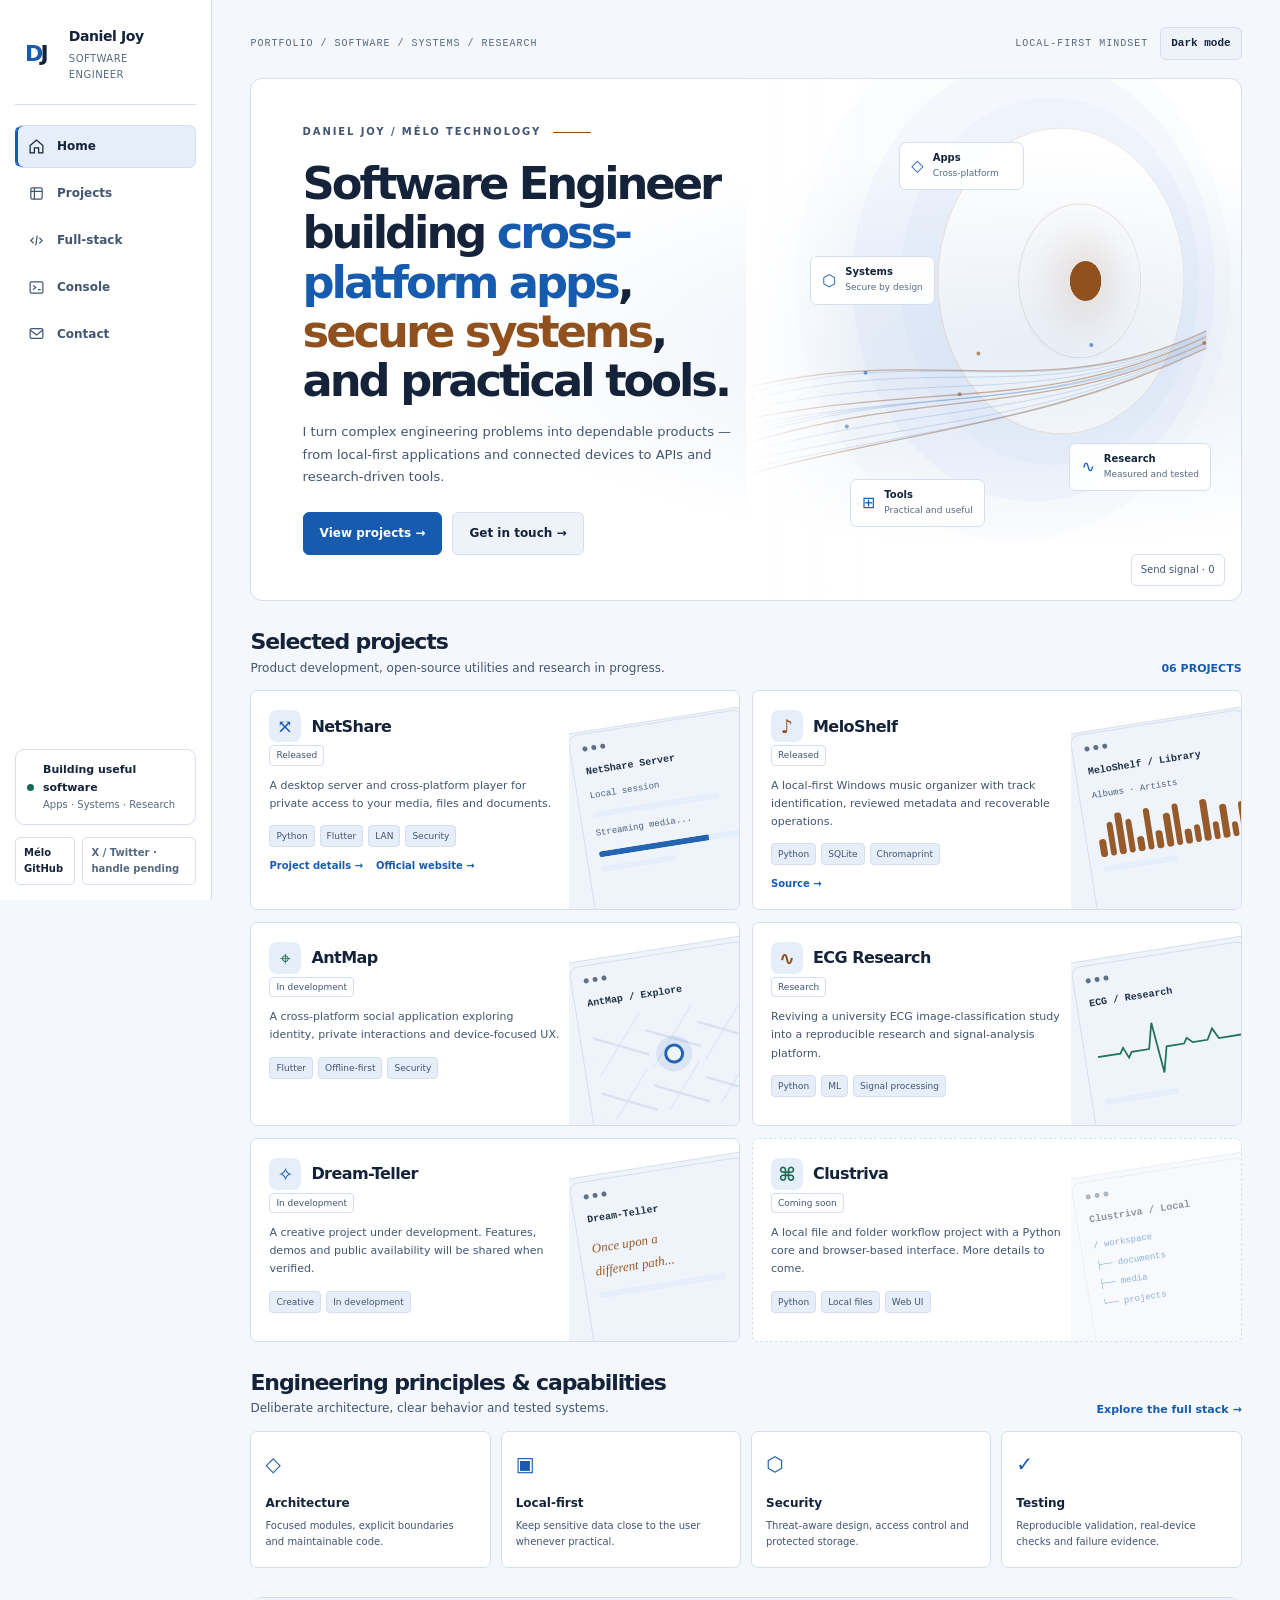
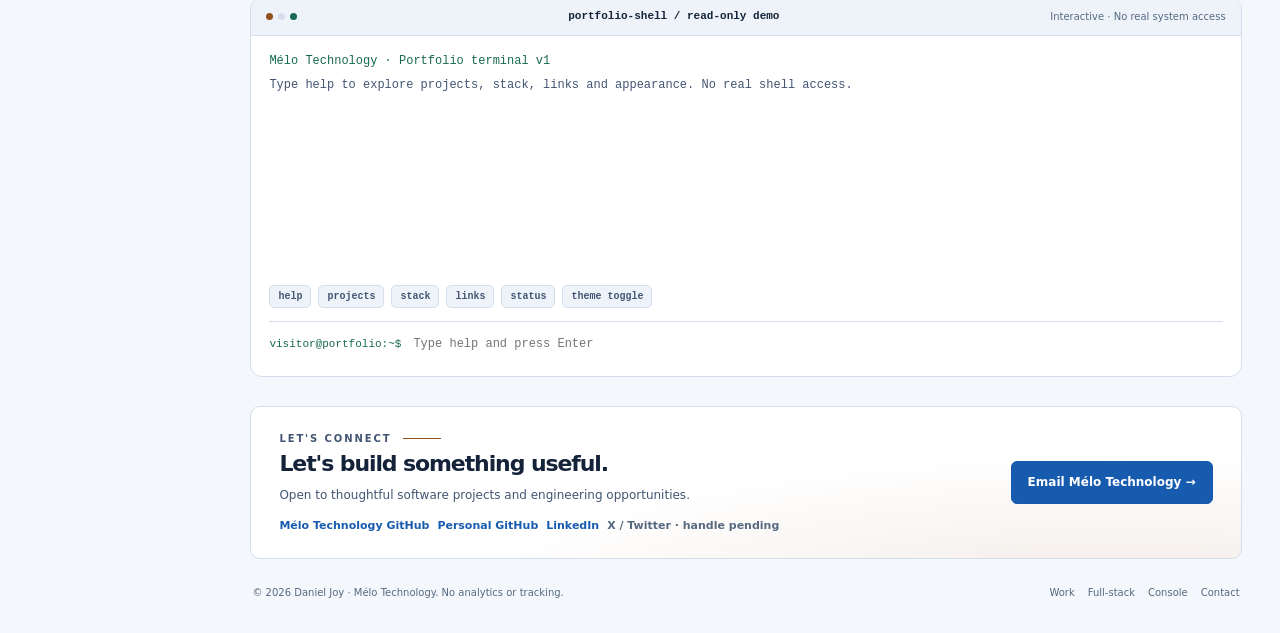
==== commit 6c00a246: "feat: launch product portfolio interface" ====
--- a/index.html
+++ b/index.html
@@ -1,133 +1,74 @@
-<!doctype html>
-<html lang="en">
+<!DOCTYPE html>
+<html lang="en" data-theme="dark" data-accent="blue">
 <head>
   <meta charset="utf-8">
   <meta name="viewport" content="width=device-width, initial-scale=1">
-  <title>Daniel Joy | Software Engineer</title>
-  <meta name="description" content="Daniel Joy builds cross-platform applications, local-first tools, and secure software systems.">
-  <link rel="canonical" href="https://danieljucke.github.io/Portfolio/">
+  <meta name="color-scheme" content="dark light">
+  <meta name="theme-color" content="#080e19">
+  <meta name="description" content="Software engineer building cross-platform apps, local-first tools, reliable systems and experimental research projects.">
   <meta property="og:type" content="website">
-  <meta property="og:title" content="Daniel Joy | Software Engineer">
-  <meta property="og:description" content="Cross-platform applications, local-first tools, and secure software systems.">
-  <meta property="og:url" content="https://danieljucke.github.io/Portfolio/">
-  <meta name="twitter:card" content="summary">
-  <link href="assets/img/favicon.png" rel="icon">
-  <style>
-    :root { color-scheme: light dark; --bg:#f7f8fa; --surface:#fff; --text:#172033; --muted:#566176; --line:#dfe3ea; --accent:#2855d9; --max:1080px; }
-    @media (prefers-color-scheme: dark) { :root { --bg:#0e121a; --surface:#161c27; --text:#edf1f8; --muted:#aeb8ca; --line:#2d3544; --accent:#8eaeff; } }
-    * { box-sizing:border-box; }
-    html { scroll-behavior:smooth; }
-    @media (prefers-reduced-motion: reduce) { html { scroll-behavior:auto; } }
-    body { margin:0; background:var(--bg); color:var(--text); font:16px/1.65 system-ui,-apple-system,"Segoe UI",sans-serif; }
-    a { color:var(--accent); text-underline-offset:.2em; }
-    a:focus-visible { outline:3px solid var(--accent); outline-offset:4px; border-radius:2px; }
-    .wrap { width:min(calc(100% - 2rem),var(--max)); margin:auto; }
-    header { border-bottom:1px solid var(--line); background:color-mix(in srgb,var(--bg) 92%,transparent); }
-    nav { display:flex; align-items:center; justify-content:space-between; gap:1rem; min-height:64px; }
-    nav strong { letter-spacing:-.02em; }
-    nav ul { display:flex; flex-wrap:wrap; gap:1rem; list-style:none; margin:0; padding:0; }
-    nav a { color:var(--text); text-decoration:none; }
-    main { padding-bottom:4rem; }
-    section { padding:4.5rem 0; border-bottom:1px solid var(--line); }
-    .hero { padding:7rem 0 6rem; }
-    .eyebrow { color:var(--accent); font-weight:700; letter-spacing:.08em; text-transform:uppercase; font-size:.78rem; }
-    h1,h2,h3 { line-height:1.15; letter-spacing:-.035em; margin-top:0; }
-    h1 { font-size:clamp(2.8rem,8vw,5.8rem); max-width:13ch; margin-bottom:1.25rem; }
-    h2 { font-size:clamp(2rem,5vw,3rem); }
-    h3 { font-size:1.35rem; }
-    .lead { max-width:68ch; color:var(--muted); font-size:clamp(1.1rem,2vw,1.3rem); }
-    .actions { display:flex; flex-wrap:wrap; gap:.8rem; margin-top:2rem; }
-    .button { display:inline-block; padding:.7rem 1rem; border:1px solid var(--line); border-radius:8px; color:var(--text); text-decoration:none; font-weight:650; background:var(--surface); }
-    .button.primary { background:var(--accent); border-color:var(--accent); color:#fff; }
-    .grid { display:grid; grid-template-columns:repeat(2,minmax(0,1fr)); gap:1rem; }
-    .card { background:var(--surface); border:1px solid var(--line); border-radius:12px; padding:1.4rem; }
-    .card p { color:var(--muted); }
-    .meta { font-size:.9rem; color:var(--muted); }
-    .stack { display:grid; grid-template-columns:repeat(3,minmax(0,1fr)); gap:1.5rem; }
-    .stack ul { padding-left:1.2rem; color:var(--muted); }
-    footer { padding:2rem 0; color:var(--muted); font-size:.9rem; }
-    @media (max-width:720px) { .hero{padding:5rem 0 4rem}.grid,.stack{grid-template-columns:1fr}nav{align-items:flex-start;padding:1rem 0}nav ul{justify-content:flex-end}section{padding:3.5rem 0} }
-  </style>
+  <meta property="og:title" content="Daniel Joy | Software Engineer — Mélo Technology">
+  <meta property="og:description" content="Software engineer building cross-platform apps, local-first tools, reliable systems and experimental research projects.">
+  <meta property="og:url" content="https://danieljucke.github.io/Portfolio/index.html">
+  <link rel="canonical" href="https://danieljucke.github.io/Portfolio/index.html">
+  <title>Daniel Joy | Software Engineer — Mélo Technology</title>
+  <link rel="icon" type="image/svg+xml" href="assets/favicon.svg">
+  <link rel="stylesheet" href="assets/css/site.css">
+  <script defer src="assets/js/site.js"></script>
 </head>
 <body>
-  <header>
-    <nav class="wrap" aria-label="Primary navigation">
-      <strong>Daniel Joy</strong>
-      <ul>
-        <li><a href="#work">Work</a></li>
-        <li><a href="#approach">Approach</a></li>
-        <li><a href="#contact">Contact</a></li>
-      </ul>
+<a class="skip-link" href="#content">Skip to content</a><div class="shell"><aside class="sidebar" aria-label="Site navigation">
+    <a class="brand" href="index.html#top" aria-label="Daniel Joy — portfolio home"><span class="brand-symbol">D<b>J</b></span><span><span class="brand-name">Daniel Joy</span><span class="brand-sub">SOFTWARE ENGINEER</span></span></a>
+    <nav class="side-nav" aria-label="Main navigation">
+      <a class="side-link active" href="index.html#top" aria-current="page"><svg viewBox="0 0 24 24" aria-hidden="true"><path d="M3 10.5 12 3l9 7.5V21h-6v-7H9v7H3z"/></svg><span>Home</span></a>
+      <a class="side-link" href="index.html#work"><svg viewBox="0 0 24 24" aria-hidden="true"><rect x="4" y="4" width="16" height="16" rx="2"/><path d="M4 9h16M9 4v16"/></svg><span>Projects</span></a>
+      <a class="side-link" href="fullstack.html"><svg viewBox="0 0 24 24" aria-hidden="true"><path d="m8 8-4 4 4 4m8-8 4 4-4 4M13 5l-2 14"/></svg><span>Full-stack</span></a>
+      <a class="side-link" href="index.html#console"><svg viewBox="0 0 24 24" aria-hidden="true"><rect x="3" y="4" width="18" height="16" rx="2"/><path d="m7 9 4 3-4 3m7 0h4"/></svg><span>Console</span></a>
+      <a class="side-link" href="index.html#contact"><svg viewBox="0 0 24 24" aria-hidden="true"><rect x="3" y="5" width="18" height="14" rx="2"/><path d="m3 7 9 7 9-7"/></svg><span>Contact</span></a>
     </nav>
-  </header>
-  <main>
-    <section class="hero">
-      <div class="wrap">
-        <p class="eyebrow">Software Engineer</p>
-        <h1>Practical software, built with care.</h1>
-        <p class="lead">I build cross-platform applications, local-first tools, and secure systems. My work emphasizes clear architecture, careful data handling, and documentation grounded in what the software actually does.</p>
-        <div class="actions">
-          <a class="button primary" href="#work">View selected work</a>
-          <a class="button" href="https://github.com/Danieljucke">GitHub profile</a>
-        </div>
-      </div>
-    </section>
-    <section id="work">
-      <div class="wrap">
-        <p class="eyebrow">Selected work</p>
-        <h2>Projects as evidence</h2>
-        <div class="grid">
-          <article class="card">
-            <h3>MeloShelf</h3>
-            <p>A local-first Windows application that identifies tracks, completes metadata, and safely organizes audio libraries with preview, verification, and crash recovery.</p>
-            <p class="meta">Python · FastAPI · SQLite · Chromaprint</p>
-            <a href="https://github.com/Danieljucke/MeloShelf">Source and Windows v0.2.0 release</a>
-          </article>
-          <article class="card">
-            <h3>Media Duplicate Finder</h3>
-            <p>A desktop workflow for detecting and reviewing visually similar images and videos before any permanent deletion.</p>
-            <p class="meta">Python · Tkinter · OpenCV · perceptual hashing</p>
-            <a href="https://github.com/Danieljucke/Media-filter">View repository</a>
-          </article>
-          <article class="card">
-            <h3>Deezer to Spotify</h3>
-            <p>A focused transfer utility for public Deezer playlists, with Spotify matching, batched additions, and explicit unmatched-track reporting.</p>
-            <p class="meta">Python · Spotipy · Requests · OAuth</p>
-            <a href="https://github.com/Danieljucke/DeezerToSpotify">View repository</a>
-          </article>
-          <article class="card">
-            <h3>SpotiFilter</h3>
-            <p>A command-line tool that examines a Spotify library and builds genre- or region-based playlists without adding duplicate tracks.</p>
-            <p class="meta">Python · Spotify Web API · environment-based configuration</p>
-            <a href="https://github.com/Danieljucke/SpotiFilter">View repository</a>
-          </article>
-        </div>
-      </div>
-    </section>
-    <section id="approach">
-      <div class="wrap">
-        <p class="eyebrow">Approach</p>
-        <h2>Engineering priorities</h2>
-        <div class="stack">
-          <div><h3>Reliable workflows</h3><ul><li>Explicit previews and confirmations</li><li>Recoverable file operations</li><li>Clear failure reporting</li></ul></div>
-          <div><h3>Maintainable systems</h3><ul><li>Focused modules and APIs</li><li>Tests around critical behavior</li><li>Repeatable setup and packaging</li></ul></div>
-          <div><h3>Responsible data use</h3><ul><li>Local-first processing where practical</li><li>Credentials kept outside source</li><li>Limitations documented plainly</li></ul></div>
-        </div>
-      </div>
-    </section>
-    <section id="contact">
-      <div class="wrap">
-        <p class="eyebrow">Contact</p>
-        <h2>Let’s discuss useful software.</h2>
-        <p class="lead">The best way to reach me is by email or LinkedIn. You can also inspect the implementation and documentation behind each project on GitHub.</p>
-        <div class="actions">
-          <a class="button primary" href="mailto:danieljoyta@proton.me">Email Daniel</a>
-          <a class="button" href="https://www.linkedin.com/in/joy-daniel-9428b9348">LinkedIn</a>
-          <a class="button" href="https://github.com/Danieljucke">GitHub</a>
-        </div>
-      </div>
-    </section>
-  </main>
-  <footer><div class="wrap">Daniel Joy. This portfolio uses no tracking or contact-form backend.</div></footer>
+    <div class="sidebar-foot"><div class="building"><span class="dot" aria-hidden="true"></span><span><strong>Building useful software</strong><small>Apps · Systems · Research</small></span></div>
+    <div class="side-social"><a href="https://github.com/Melo-Technology" data-brand-social="github">Mélo GitHub</a><span data-brand-social="twitter">X / Twitter · handle pending</span></div></div>
+  </aside><main id="content" class="main"><div class="topline"><span>PORTFOLIO / SOFTWARE / SYSTEMS / RESEARCH</span><div class="right"><span>LOCAL-FIRST MINDSET</span><button class="theme-button" type="button" data-theme-toggle>Light mode</button></div></div><section class="hero" id="top" aria-labelledby="headline">
+  <div class="hero-copy"><span class="eyebrow">DANIEL JOY / MÉLO TECHNOLOGY</span>
+    <h1 id="headline">Software Engineer building <span class="accent">cross-platform apps</span>, <span class="warm">secure systems</span>, and practical tools.</h1>
+    <p>I turn complex engineering problems into dependable products — from local-first applications and connected devices to APIs and research-driven tools.</p>
+    <div class="actions"><a href="#work" class="btn primary">View projects →</a><a href="#contact" class="btn">Get in touch →</a></div>
+  </div>
+  <div class="signal-scene">
+    <canvas data-signal-canvas aria-hidden="true"></canvas><div class="signal-rings" aria-hidden="true"></div>
+    <div class="signal-label" data-label="apps"><span class="label-symbol" aria-hidden="true">◇</span><span><strong>Apps</strong><small>Cross-platform</small></span></div>
+    <div class="signal-label" data-label="systems"><span class="label-symbol" aria-hidden="true">⬡</span><span><strong>Systems</strong><small>Secure by design</small></span></div>
+    <div class="signal-label" data-label="tools"><span class="label-symbol" aria-hidden="true">⊞</span><span><strong>Tools</strong><small>Practical and useful</small></span></div>
+    <div class="signal-label" data-label="research"><span class="label-symbol" aria-hidden="true">∿</span><span><strong>Research</strong><small>Measured and tested</small></span></div>
+    <button type="button" class="signal-trigger" data-signal-trigger>Send signal · <span data-signal-count>0</span></button>
+  </div>
+</section><section id="work" aria-labelledby="work-heading"><div class="section-line"><div><h2 id="work-heading">Selected projects</h2><p>Product development, open-source utilities and research in progress.</p></div><span class="section-anchor">06 PROJECTS</span></div><div class="projects"><article class="project " data-tint="blue">
+ <div class="project-copy"><div class="project-head"><span class="project-icon" aria-hidden="true">⤧</span><h3>NetShare</h3></div>
+ <span class="project-label">Released</span><p>A desktop server and cross-platform player for private access to your media, files and documents.</p><div class="tags"><span>Python</span><span>Flutter</span><span>LAN</span><span>Security</span></div><div class="project-links"><a class="mini-link" href="server.html">Project details →</a><a class="mini-link" href="https://netshareplayer.com" target="_blank" rel="noopener noreferrer">Official website →</a></div></div><div class="project-visual" aria-hidden="true"><div class="mock-window"><div class="mock-head"><i></i><i></i><i></i></div><div class="mock-title">NetShare Server</div><div>Local session</div><div class="mock-row"></div><div>Streaming media...</div><div class="mock-progress"><i></i></div><div class="mock-row short"></div></div></div></article><article class="project " data-tint="copper">
+ <div class="project-copy"><div class="project-head"><span class="project-icon" aria-hidden="true">♪</span><h3>MeloShelf</h3></div>
+ <span class="project-label">Released</span><p>A local-first Windows music organizer with track identification, reviewed metadata and recoverable operations.</p><div class="tags"><span>Python</span><span>SQLite</span><span>Chromaprint</span></div><div class="project-links"><a class="mini-link" href="https://github.com/Danieljucke/MeloShelf" target="_blank" rel="noopener noreferrer">Source →</a></div></div><div class="project-visual" aria-hidden="true"><div class="mock-window"><div class="mock-head"><i></i><i></i><i></i></div><div class="mock-title">MeloShelf / Library</div><div>Albums · Artists</div><div class="wave-bars"><i></i><i></i><i></i><i></i><i></i><i></i><i></i><i></i><i></i><i></i><i></i><i></i><i></i><i></i><i></i><i></i></div><div class="mock-row short"></div></div></div></article><article class="project " data-tint="mint">
+ <div class="project-copy"><div class="project-head"><span class="project-icon" aria-hidden="true">⌖</span><h3>AntMap</h3></div>
+ <span class="project-label">In development</span><p>A cross-platform social application exploring identity, private interactions and device-focused UX.</p><div class="tags"><span>Flutter</span><span>Offline-first</span><span>Security</span></div><div class="project-links"></div></div><div class="project-visual" aria-hidden="true"><div class="mock-window"><div class="mock-head"><i></i><i></i><i></i></div><div class="mock-title">AntMap / Explore</div><div class="map-lines"></div></div></div></article><article class="project " data-tint="copper">
+ <div class="project-copy"><div class="project-head"><span class="project-icon" aria-hidden="true">∿</span><h3>ECG Research</h3></div>
+ <span class="project-label">Research</span><p>Reviving a university ECG image-classification study into a reproducible research and signal-analysis platform.</p><div class="tags"><span>Python</span><span>ML</span><span>Signal processing</span></div><div class="project-links"></div></div><div class="project-visual" aria-hidden="true"><div class="mock-window"><div class="mock-head"><i></i><i></i><i></i></div><div class="mock-title">ECG / Research</div><svg viewBox="0 0 170 68" class="ecg-graph" aria-hidden="true"><polyline points="0,35 26,35 30,29 35,41 39,35 59,35 66,6 72,64 79,35 99,35 103,29 109,35 126,35 133,23 139,35 170,35" /></svg><div class="mock-row short"></div></div></div></article><article class="project " data-tint="blue">
+ <div class="project-copy"><div class="project-head"><span class="project-icon" aria-hidden="true">✧</span><h3>Dream-Teller</h3></div>
+ <span class="project-label">In development</span><p>A creative project under development. Features, demos and public availability will be shared when verified.</p><div class="tags"><span>Creative</span><span>In development</span></div><div class="project-links"></div></div><div class="project-visual" aria-hidden="true"><div class="mock-window"><div class="mock-head"><i></i><i></i><i></i></div><div class="mock-title">Dream-Teller</div><div class="story-lines">Once upon a<br>different path...</div><div class="mock-row"></div></div></div></article><article class="project coming" data-tint="mint">
+ <div class="project-copy"><div class="project-head"><span class="project-icon" aria-hidden="true">⌘</span><h3>Clustriva</h3></div>
+ <span class="project-label">Coming soon</span><p>A local file and folder workflow project with a Python core and browser-based interface. More details to come.</p><div class="tags"><span>Python</span><span>Local files</span><span>Web UI</span></div><div class="project-links"></div></div><div class="project-visual" aria-hidden="true"><div class="mock-window"><div class="mock-head"><i></i><i></i><i></i></div><div class="mock-title">Clustriva / Local</div><div class="file-tree">/ workspace<br>├── documents<br>├── media<br>└── projects</div></div></div></article></div></section><section id="capabilities" aria-labelledby="capabilities-heading">
+<div class="section-line"><div><h2 id="capabilities-heading">Engineering principles &amp; capabilities</h2><p>Deliberate architecture, clear behavior and tested systems.</p></div><a class="section-anchor" href="fullstack.html">Explore the full stack →</a></div>
+<div class="principles">
+<div class="principle"><span class="mark" aria-hidden="true">◇</span><h3>Architecture</h3><p>Focused modules, explicit boundaries and maintainable code.</p></div>
+<div class="principle"><span class="mark" aria-hidden="true">▣</span><h3>Local-first</h3><p>Keep sensitive data close to the user whenever practical.</p></div>
+<div class="principle"><span class="mark" aria-hidden="true">⬡</span><h3>Security</h3><p>Threat-aware design, access control and protected storage.</p></div>
+<div class="principle"><span class="mark" aria-hidden="true">✓</span><h3>Testing</h3><p>Reproducible validation, real-device checks and failure evidence.</p></div>
+</div></section><section class="terminal-section" id="console" aria-labelledby="console-heading">
+  <div class="terminal-top"><div class="lights" aria-hidden="true"><i></i><i></i><i></i></div><strong id="console-heading">portfolio-shell / read-only demo</strong><small>Interactive · No real system access</small></div>
+  <div class="terminal-inner"><div class="terminal-output" data-console-output role="log" aria-live="polite" aria-relevant="additions text"></div>
+   <div class="quick-commands" role="group" aria-label="Suggested commands"><button type="button" data-command="help">help</button><button type="button" data-command="projects">projects</button><button type="button" data-command="stack">stack</button><button type="button" data-command="links">links</button><button type="button" data-command="status">status</button><button type="button" data-command="theme toggle">theme toggle</button></div>
+   <form class="terminal-form" data-console-form autocomplete="off"><label for="terminal-command" class="terminal-prefix">visitor@portfolio:~$</label><input type="text" id="terminal-command" data-console-input aria-label="Type a portfolio command" autocomplete="off" spellcheck="false" maxlength="250" placeholder="Type help and press Enter"><button class="visually-hidden" type="submit">Run command</button></form>
+  </div>
+</section><section class="contact-banner" id="contact" aria-labelledby="contact-heading"><div><span class="eyebrow">LET'S CONNECT</span><h2 id="contact-heading">Let's build something useful.</h2><p>Open to thoughtful software projects and engineering opportunities.</p>
+<div class="contact-socials"><a href="https://github.com/Melo-Technology" data-brand-social="github">Mélo Technology GitHub</a><a href="https://github.com/Danieljucke" target="_blank" rel="noopener noreferrer">Personal GitHub</a><a href="https://www.linkedin.com/in/joy-daniel-9428b9348" target="_blank" rel="noopener noreferrer">LinkedIn</a><span data-brand-social="twitter">X / Twitter · handle pending</span></div></div>
+<a class="btn primary" href="mailto:melotechnology@proton.me">Email Mélo Technology →</a></section><footer><span>© <span data-year>2026</span> Daniel Joy · Mélo Technology. No analytics or tracking.</span><nav aria-label="Footer"><a href="index.html#work">Work</a><a href="fullstack.html">Full-stack</a><a href="index.html#console">Console</a><a href="index.html#contact">Contact</a></nav></footer></main></div>
 </body>
 </html>
--- a/assets/css/site.css
+++ b/assets/css/site.css
@@ -0,0 +1,124 @@
+/* Portfolio design system — typography, restrained surfaces, blue/copper signal accents. */
+:root{
+  font-family:Inter,ui-sans-serif,system-ui,-apple-system,"Segoe UI",Arial,sans-serif;
+  font-synthesis:none;
+  --bg:#080e19;--sidebar:#0a111f;--surface:#101928;--surface-alt:#131e31;--surface-hi:#1b2940;
+  --text:#eef3fc;--muted:#a6b3c7;--subtle:#7e90aa;--border:#2b3c54;
+  --blue:#5aa6ff;--copper:#ebb17f;--mint:#7de0b7;--button:#276fce;--button-text:#ffffff;
+  --line-glow:rgba(90,166,255,.14);--ring:rgba(235,177,127,.22);
+  --radius:12px;--radius-sm:7px;--sidebar-w:212px;
+  color-scheme:dark;
+}
+:root[data-theme=light]{
+  --bg:#f4f7fb;--sidebar:#fff;--surface:#fff;--surface-alt:#eef3fa;--surface-hi:#e5eef9;
+  --text:#142339;--muted:#425572;--subtle:#566981;--border:#d4deed;
+  --blue:#175baf;--copper:#91511e;--mint:#176a51;--button:#175baf;--button-text:#fff;
+  --line-glow:rgba(23,91,175,.1);--ring:rgba(145,81,30,.13);color-scheme:light;
+}
+:root[data-accent=copper]{--blue:#e5a56a;--button:#aa6a34;--line-glow:rgba(229,165,106,.13)}
+:root[data-accent=teal]{--blue:#5bd8c2;--button:#147e78;--line-glow:rgba(91,216,194,.13)}
+:root[data-theme=light][data-accent=copper]{--blue:#93501d;--button:#8c4815}
+:root[data-theme=light][data-accent=teal]{--blue:#11746e;--button:#116e6b}
+*{box-sizing:border-box}
+html{scroll-behavior:smooth;scroll-padding-top:24px}
+body{margin:0;background:var(--bg);color:var(--text);font-size:14px;line-height:1.58;-webkit-font-smoothing:antialiased}
+a{color:inherit;text-decoration:none}
+a:hover{color:var(--blue)}
+button,input{font:inherit}button{cursor:pointer}
+:focus-visible{outline:2px solid var(--blue);outline-offset:4px}
+::selection{background:var(--blue);color:var(--bg)}
+.skip-link{position:absolute;left:16px;top:-90px;z-index:1000;background:var(--button);color:var(--button-text);padding:12px;border-radius:8px}
+.skip-link:focus{top:14px}
+.shell{display:grid;grid-template-columns:var(--sidebar-w) minmax(0,1fr);min-height:100vh}
+.sidebar{position:sticky;top:0;height:100vh;display:flex;flex-direction:column;gap:20px;padding:25px 15px 15px;background:var(--sidebar);border-right:1px solid var(--border);z-index:30}
+.brand{display:flex;align-items:center;gap:12px;padding:0 10px 21px;border-bottom:1px solid var(--border)}
+.brand-symbol{font-size:22px;font-weight:900;line-height:1;letter-spacing:-.13em;font-style:italic;color:var(--blue);width:32px;display:inline-block}
+.brand-symbol b{color:var(--text)}
+.brand-name{font-weight:750;font-size:14px;line-height:1.2;letter-spacing:-.03em}.brand-sub{font-size:10px;color:var(--subtle);display:block;margin-top:4px;letter-spacing:.045em}
+.side-label{font-size:9px;color:var(--subtle);font-weight:800;letter-spacing:.17em;padding:0 12px;margin-bottom:6px}
+.side-nav{display:grid;gap:4px}
+.side-link{display:flex;align-items:center;gap:12px;padding:11px 12px;color:var(--muted);border:1px solid transparent;border-radius:7px;font-size:12px;font-weight:600;transition:background .15s,color .15s}
+.side-link svg{width:17px;height:17px;stroke:currentColor;fill:none;stroke-width:1.7;flex-shrink:0}
+.side-link:hover,.side-link[aria-current=page]{background:var(--surface-hi);color:var(--text);border-color:var(--border)}
+.side-link.active{border-left-color:var(--blue);box-shadow:inset 2px 0 0 var(--blue)}
+.sidebar-foot{margin-top:auto}.building{display:flex;align-items:center;gap:9px;border:1px solid var(--border);border-radius:9px;background:var(--surface);padding:11px;font-size:11px}.dot{width:7px;height:7px;border-radius:50%;background:var(--mint);flex-shrink:0}.building strong{display:block;font-size:11px}.building small{font-size:10px;color:var(--subtle)}
+.side-social{display:flex;gap:7px;margin-top:12px}.side-social a,.side-social span{padding:7px 8px;border:1px solid var(--border);border-radius:5px;font-size:10px;font-weight:700}.side-social span{color:var(--subtle)}
+.main{min-width:0;width:100%;margin:0 auto;max-width:1520px;padding:27px clamp(18px,3vw,48px) 20px}
+.topline{display:flex;align-items:center;justify-content:space-between;gap:14px;margin-bottom:18px;font-family:ui-monospace,SFMono-Regular,Consolas,monospace;font-size:10px;letter-spacing:.1em;color:var(--subtle)}
+.topline .right{display:flex;align-items:center;gap:12px;flex-wrap:wrap}
+.theme-button,.small-button,.ghost-button{background:var(--surface-alt);color:var(--text);border:1px solid var(--border);border-radius:6px;padding:7px 10px;font-size:11px;font-weight:650}
+.theme-button:hover,.small-button:hover,.ghost-button:hover{border-color:var(--blue)}
+.section-line{display:flex;justify-content:space-between;align-items:flex-end;gap:12px;margin:28px 0 13px}
+.section-line h2{margin:0;font-size:22px;line-height:1.2;letter-spacing:-.05em}.section-line p{margin:3px 0 0;font-size:12px;color:var(--muted)}
+.section-anchor{font-size:11px;font-weight:700;color:var(--blue)}
+.eyebrow{display:flex;align-items:center;gap:12px;text-transform:uppercase;letter-spacing:.19em;font-size:10px;font-weight:800;color:var(--muted)}
+.eyebrow:after{content:"";width:38px;height:1px;background:var(--copper)}
+.hero{min-height:390px;position:relative;display:grid;grid-template-columns:minmax(0,1fr) minmax(300px,1fr);align-items:center;isolation:isolate;border:1px solid var(--border);border-radius:var(--radius);background:radial-gradient(ellipse at 78% 52%,var(--line-glow),transparent 52%),var(--surface);overflow:hidden}
+.hero-copy{position:relative;z-index:2;padding:clamp(28px,3.5vw,57px) 0 clamp(28px,3.5vw,57px) clamp(26px,4vw,61px)}
+.hero h1{font-size:clamp(28px,3.5vw,53px);line-height:1.1;letter-spacing:-.068em;margin:19px 0 16px;max-width:640px;font-weight:800}
+.hero h1 .accent{color:var(--blue)}.hero h1 .warm{color:var(--copper)}
+.hero p{max-width:490px;color:var(--muted);font-size:13px;margin:0 0 24px;line-height:1.72}
+.actions{display:flex;flex-wrap:wrap;gap:10px;align-items:center}
+.btn{display:inline-flex;gap:9px;align-items:center;justify-content:center;padding:11px 16px;border:1px solid var(--border);background:var(--surface-alt);color:var(--text);border-radius:6px;font-size:12px;font-weight:750;min-height:41px}
+.btn:hover{color:var(--text);border-color:var(--blue)}.btn.primary{color:var(--button-text);background:var(--button);border-color:var(--button)}
+.btn.primary:hover{filter:brightness(1.12)}
+.btn svg,.mini-link svg{width:15px;height:15px;fill:none;stroke:currentColor;stroke-width:1.8}
+.signal-scene{position:relative;height:100%;min-height:370px;overflow:hidden;isolation:isolate}
+.signal-scene:before{content:"";position:absolute;inset:0;background:linear-gradient(90deg,var(--surface),transparent 24%);z-index:1;pointer-events:none}
+.signal-scene canvas{position:absolute;inset:0;width:100%;height:100%;pointer-events:none}
+.signal-rings{position:absolute;width:300px;height:300px;right:1%;top:10%;border:1px solid var(--ring);border-radius:50%;box-shadow:0 0 0 28px rgba(85,132,210,.04),0 0 0 61px rgba(85,132,210,.04),0 0 0 95px rgba(85,132,210,.025);transform:perspective(450px) rotateY(38deg);pointer-events:none}
+.signal-rings:before{content:"";position:absolute;inset:72px;border:1px solid var(--ring);border-radius:50%}
+.signal-rings:after{content:"";position:absolute;inset:129px;background:var(--copper);border-radius:50%;box-shadow:0 0 45px 22px var(--ring)}
+.signal-label{position:absolute;z-index:3;display:flex;align-items:center;gap:9px;min-width:125px;border:1px solid var(--border);background:color-mix(in srgb,var(--surface) 94%,transparent);padding:9px 11px;border-radius:7px;font-size:10px;color:var(--text)}
+.signal-label strong{display:block;font-size:10px;line-height:1.2}.signal-label small{color:var(--subtle);font-size:9px;display:block;margin-top:2px}
+.signal-label .label-symbol{color:var(--blue);font-size:16px;line-height:1}.signal-label[data-label=apps]{top:12%;left:31%}.signal-label[data-label=systems]{top:34%;left:13%}.signal-label[data-label=research]{bottom:21%;right:6%}.signal-label[data-label=tools]{bottom:14%;left:21%}
+.signal-trigger{position:absolute;z-index:4;right:16px;bottom:14px;padding:7px 9px;background:var(--surface);border:1px solid var(--border);color:var(--muted);font-size:10px;border-radius:6px}
+.projects{display:grid;grid-template-columns:repeat(2,minmax(0,1fr));gap:12px}
+.project{position:relative;display:grid;grid-template-columns:1fr 170px;min-height:196px;overflow:hidden;border:1px solid var(--border);border-radius:var(--radius-sm);background:var(--surface);transition:border-color .2s,transform .2s}
+.project:hover{border-color:var(--blue);transform:translateY(-2px)}
+.project-copy{padding:19px 8px 17px 18px;z-index:1;position:relative;min-width:0}
+.project-head{display:flex;align-items:center;gap:10px}.project-icon{width:32px;height:32px;display:grid;place-items:center;border-radius:8px;background:var(--surface-hi);color:var(--blue);font-size:19px;font-weight:850}.project[data-tint=copper] .project-icon{color:var(--copper)}.project[data-tint=mint] .project-icon{color:var(--mint)}
+.project h3{margin:0;font-size:16px;letter-spacing:-.035em}.project p{max-width:340px;font-size:11px;line-height:1.65;color:var(--muted);margin:11px 0 12px}
+.project-label{display:inline-flex;border:1px solid var(--border);padding:2px 6px;border-radius:4px;color:var(--muted);font-size:9px;margin-top:3px}
+.tags{display:flex;flex-wrap:wrap;gap:5px;margin-top:9px}.tags span{font-size:9px;background:var(--surface-hi);color:var(--muted);border:1px solid var(--border);border-radius:4px;padding:3px 6px}
+.project-links{display:flex;flex-wrap:wrap;gap:13px;margin-top:11px}.mini-link{color:var(--blue);font-size:10px;font-weight:700}.mini-link:hover{text-decoration:underline}
+.project-visual{align-self:stretch;position:relative;overflow:hidden;min-width:0;opacity:.94}
+.project-visual:before{content:"";position:absolute;inset:12% -34% -15% -8%;transform:rotate(-9deg);border:1px solid var(--border);border-radius:11px;background:var(--surface-alt)}
+.mock-window{position:absolute;left:14px;right:-20px;top:30px;bottom:-28px;border:1px solid var(--border);border-radius:9px;background:var(--surface-alt);transform:rotate(-9deg);padding:12px;color:var(--muted);font-family:ui-monospace,Consolas,monospace;font-size:9px;box-shadow:none}
+.mock-head{display:flex;gap:4px;margin-bottom:13px}.mock-head i{display:inline-block;width:5px;height:5px;border-radius:50%;background:var(--subtle)}
+.mock-title{font-size:10px;font-weight:800;color:var(--text);margin-bottom:9px}.mock-row{height:6px;border-radius:3px;background:var(--surface-hi);margin:9px 0;width:85%}.mock-row.short{width:50%}.mock-progress{height:6px;background:var(--surface-hi);border-radius:3px;overflow:hidden;margin-top:11px}.mock-progress i{display:block;width:74%;background:var(--blue);height:100%}
+.wave-bars{display:flex;align-items:end;gap:3px;height:55px;padding-top:9px}.wave-bars i{width:7px;height:40%;background:var(--copper);border-radius:3px}.wave-bars i:nth-child(2n){height:73%}.wave-bars i:nth-child(3n){height:92%}.wave-bars i:nth-child(5n){height:32%}
+.map-lines{height:100px;position:relative;background:linear-gradient(25deg,transparent 46%,var(--border) 47%,var(--border) 49%,transparent 50%),linear-gradient(130deg,transparent 48%,var(--border) 49%,transparent 50%);background-size:53px 56px}.map-lines:after{content:"";position:absolute;left:45%;top:35%;width:14px;height:14px;border:3px solid var(--blue);border-radius:50%;box-shadow:0 0 0 8px var(--line-glow)}
+.ecg-graph{height:69px;width:100%;margin-top:10px;display:block}.ecg-graph polyline{fill:none;stroke:var(--mint);stroke-width:2}
+.story-lines{font-family:Georgia,serif;font-style:italic;font-size:13px;line-height:1.8;color:var(--copper)}
+.file-tree{font-family:ui-monospace,monospace;font-size:9px;line-height:2.2;color:var(--blue)}
+.project.coming{border-style:dashed}.project.coming .project-visual{opacity:.48}
+.principles{display:grid;grid-template-columns:repeat(4,minmax(0,1fr));gap:10px}
+.principle{padding:17px 14px;border:1px solid var(--border);border-radius:var(--radius-sm);background:var(--surface);min-width:0}.principle .mark{display:block;color:var(--blue);font-size:20px;margin-bottom:13px}.principle h3{margin:0 0 5px;font-size:12px}.principle p{margin:0;color:var(--muted);font-size:10px;line-height:1.6}
+.stack-groups{display:grid;grid-template-columns:repeat(4,minmax(0,1fr));gap:11px}.stack-card{border:1px solid var(--border);background:var(--surface);border-radius:8px;padding:18px}.stack-card h3{margin:0 0 11px;font-size:12px;color:var(--copper)}.stack-card p{margin:0;font-size:11px;color:var(--muted);line-height:1.8}
+.terminal-section{margin-top:29px;border:1px solid var(--border);background:var(--surface);border-radius:var(--radius);overflow:hidden}
+.terminal-top{display:flex;align-items:center;justify-content:space-between;gap:12px;background:var(--surface-alt);border-bottom:1px solid var(--border);padding:10px 15px}
+.terminal-top strong{font-family:ui-monospace,Consolas,monospace;font-size:11px}.terminal-top small{font-size:10px;color:var(--subtle)}
+.lights{display:flex;gap:5px}.lights i{width:7px;height:7px;border-radius:50%;background:var(--border)}.lights i:first-child{background:var(--copper)}.lights i:last-child{background:var(--mint)}
+.terminal-inner{padding:16px 18px 18px;font-family:ui-monospace,SFMono-Regular,Consolas,"Liberation Mono",monospace;font-size:12px}
+.terminal-output{height:220px;overflow-y:auto;overscroll-behavior:contain;scrollbar-color:var(--border) transparent;scrollbar-width:thin;white-space:pre-wrap;overflow-wrap:anywhere}
+.terminal-output p{margin:0 0 5px;color:var(--muted)}.terminal-output p.prompt{color:var(--text)}.terminal-output p.ok{color:var(--mint)}.terminal-output p.error{color:var(--copper)}.terminal-output a{color:var(--blue);text-decoration:underline}
+.terminal-form{display:flex;gap:8px;align-items:baseline;padding-top:9px;border-top:1px solid var(--border)}.terminal-prefix{color:var(--mint);white-space:nowrap;font-size:11px}.terminal-form input{flex:1;min-width:0;color:var(--text);outline:0;background:none;border:0;caret-color:var(--blue);font-family:inherit;font-size:12px;padding:4px}.terminal-form input:focus{outline:none}
+.quick-commands{display:flex;flex-wrap:wrap;gap:7px;margin:13px 0}.quick-commands button{color:var(--muted);background:var(--surface-alt);border:1px solid var(--border);border-radius:5px;padding:5px 8px;font:600 10px ui-monospace,monospace}.quick-commands button:hover{border-color:var(--blue);color:var(--text)}
+.contact-banner{position:relative;overflow:hidden;margin:29px 0 19px;border:1px solid var(--border);border-radius:10px;padding:24px 28px;display:flex;align-items:center;justify-content:space-between;gap:18px;background:radial-gradient(ellipse at 87% 140%,var(--ring),transparent 55%),var(--surface)}
+.contact-banner h2{font-size:22px;margin:0;letter-spacing:-.05em}.contact-banner p{margin:4px 0 0;color:var(--muted);font-size:12px}.contact-socials{display:flex;gap:8px;flex-wrap:wrap;margin-top:12px}.contact-socials a,.contact-socials span{font-size:11px;color:var(--blue);font-weight:650}.contact-socials span{color:var(--subtle)}
+footer{display:flex;justify-content:space-between;flex-wrap:wrap;gap:10px;padding:7px 2px 12px;color:var(--subtle);font-size:10px}footer nav{display:flex;gap:13px}
+.detail-hero{display:grid;grid-template-columns:1.25fr .75fr;gap:23px;align-items:center;border:1px solid var(--border);background:var(--surface);border-radius:12px;padding:clamp(25px,4vw,50px);min-height:330px}
+.detail-hero h1{font-size:clamp(34px,5vw,60px);letter-spacing:-.065em;line-height:1.05;margin:14px 0}.detail-hero .lead{font-size:14px;color:var(--muted);max-width:610px}
+.detail-summary{font-size:12px;color:var(--muted);max-width:600px}
+.visually-hidden{position:absolute!important;width:1px!important;height:1px!important;padding:0!important;margin:-1px!important;overflow:hidden!important;clip:rect(0,0,0,0)!important;white-space:nowrap!important;border:0!important}
+.detail-hero .side-art{position:relative;min-height:190px;border:1px solid var(--border);border-radius:10px;background:radial-gradient(ellipse at 70% 40%,var(--line-glow),transparent 65%),var(--surface-alt);display:grid;place-items:center;overflow:hidden}
+.detail-hero .side-art .art-glyph{font-size:65px;color:var(--blue);font-weight:800;letter-spacing:-.12em;font-family:ui-monospace,monospace}
+.detail-list{display:grid;grid-template-columns:repeat(3,minmax(0,1fr));gap:12px;margin-top:20px}.detail-panel{border:1px solid var(--border);background:var(--surface);padding:20px;border-radius:9px}.detail-panel h2{font-size:15px;margin:0 0 9px}.detail-panel p,.detail-panel li{font-size:12px;color:var(--muted);line-height:1.8}.detail-panel ul{margin:0;padding-left:19px}
+.detail-next{margin-top:24px;padding:16px 18px;border:1px solid var(--border);background:var(--surface);border-radius:8px;display:flex;justify-content:space-between;align-items:center;color:var(--blue);font-size:13px;font-weight:800}
+.page-topnav{display:flex;gap:15px;margin-bottom:18px;font-size:12px;color:var(--muted)}
+@media(max-width:1180px){.hero{grid-template-columns:1.2fr .8fr}.project{grid-template-columns:1fr 120px}.principles,.stack-groups{grid-template-columns:repeat(2,minmax(0,1fr))}.signal-label{display:none}}
+@media(max-width:850px){.shell{grid-template-columns:1fr}.sidebar{position:relative;height:auto;display:flex;flex-direction:row;align-items:center;justify-content:space-between;flex-wrap:wrap;gap:10px;padding:11px 17px}.brand{padding:0;border:0}.side-label,.sidebar-foot{display:none}.side-nav{display:flex;gap:2px;flex-wrap:wrap}.side-link{padding:7px 9px}.side-link svg{width:14px;height:14px}.main{padding:20px 16px}.hero{grid-template-columns:1fr}.hero-copy{padding:30px}.signal-scene{min-height:220px}.signal-rings{right:18%;top:-10%}.signal-scene:before{background:linear-gradient(180deg,var(--surface),transparent 35%)}.detail-hero{grid-template-columns:1fr}.detail-hero .side-art{min-height:150px}}
+@media(max-width:600px){.side-link{font-size:10px;padding:7px}.side-link svg{display:none}.topline{align-items:flex-start}.topline .right{justify-content:flex-end}.hero h1{font-size:clamp(30px,9vw,43px)}.hero-copy{padding:26px 23px}.signal-scene{min-height:175px}.signal-rings{width:210px;height:210px}.signal-rings:before{inset:48px}.signal-rings:after{inset:93px}.projects{grid-template-columns:1fr}.project{grid-template-columns:1fr 130px}.principles{grid-template-columns:repeat(2,minmax(0,1fr))}.stack-groups,.detail-list{grid-template-columns:1fr}.contact-banner{flex-direction:column;align-items:flex-start;padding:20px}.terminal-inner{padding:13px}.terminal-output{height:190px}.terminal-prefix{font-size:10px}}
+@media(max-width:365px){.side-link{padding:7px 5px}.project{grid-template-columns:1fr 100px}.project-copy{padding:14px 4px 14px 13px}.project h3{font-size:14px}.project p{font-size:10px}.project-visual{opacity:.66}.topline{flex-wrap:wrap}}
+@media(prefers-reduced-motion:reduce){html{scroll-behavior:auto}*,*:before,*:after{animation:none!important;transition:none!important}}
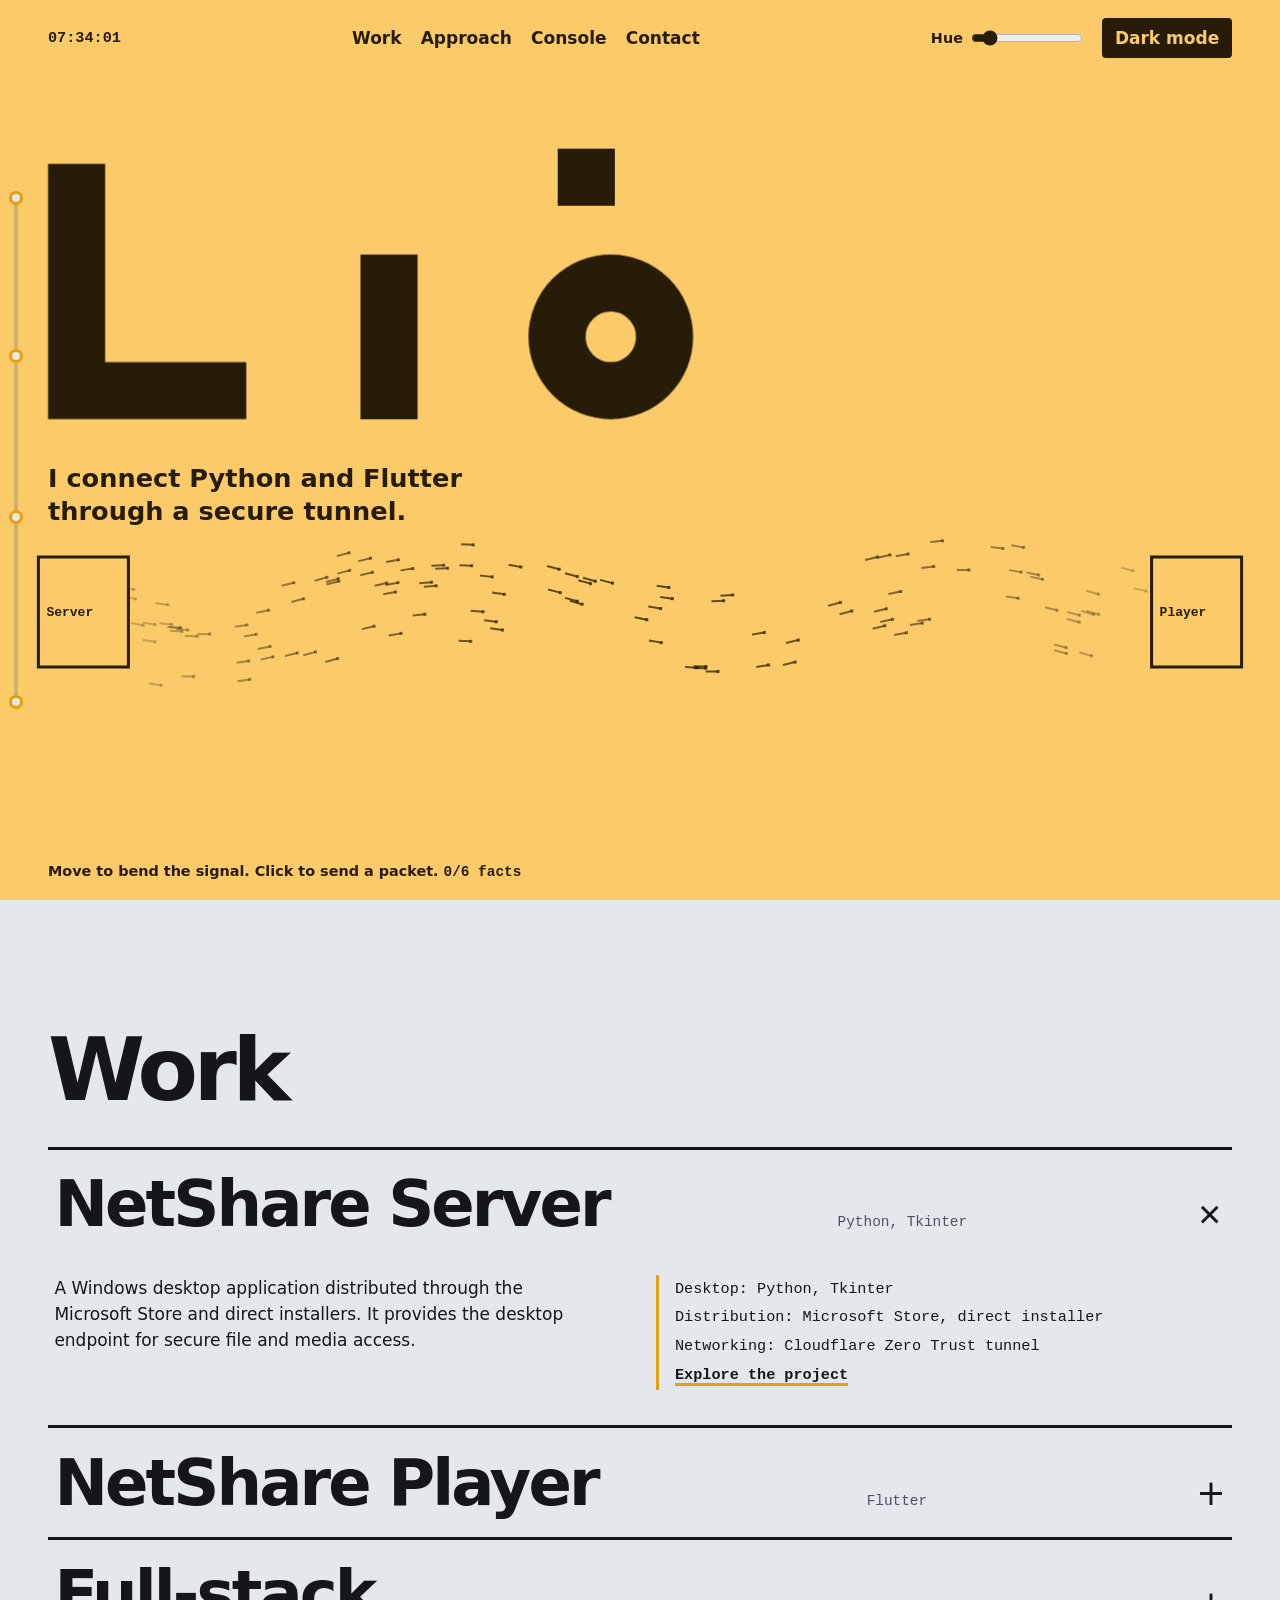
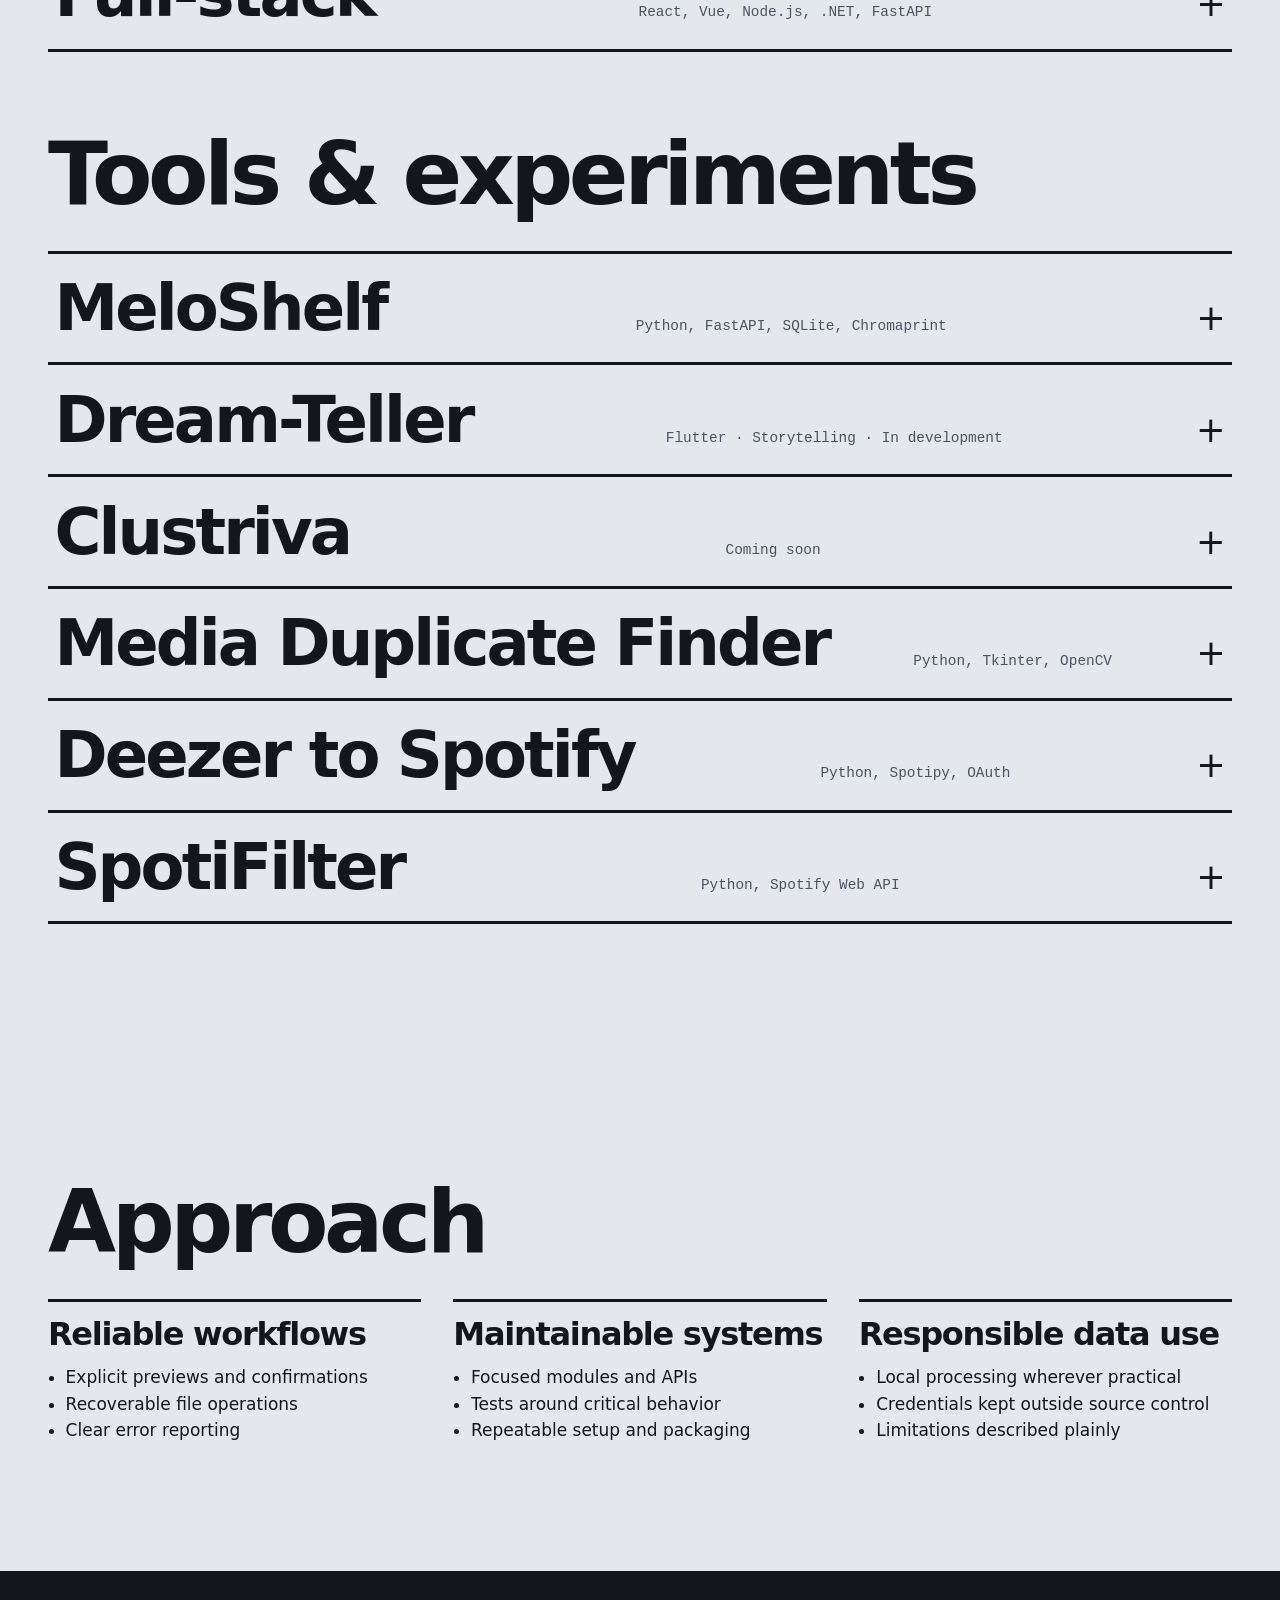
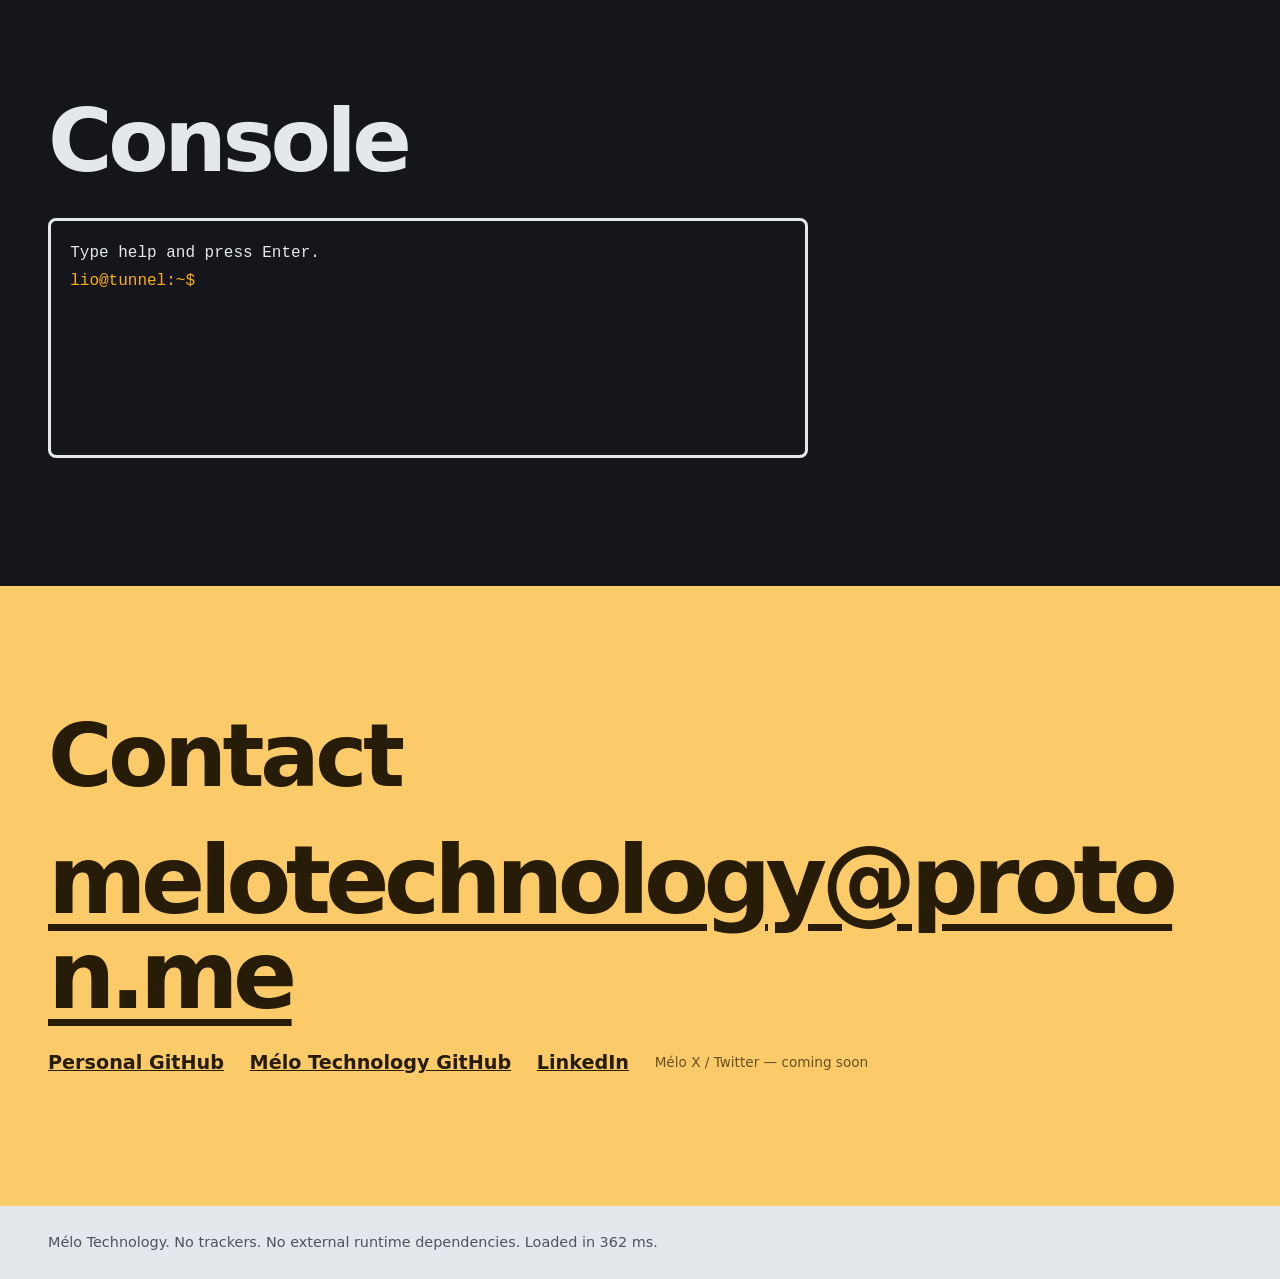
==== commit e5992ffe: "feat: restore corrected Claude portfolio" ====
--- a/index.html
+++ b/index.html
@@ -1,74 +1,284 @@
 <!DOCTYPE html>
-<html lang="en" data-theme="dark" data-accent="blue">
+<html lang="en">
 <head>
-  <meta charset="utf-8">
-  <meta name="viewport" content="width=device-width, initial-scale=1">
-  <meta name="color-scheme" content="dark light">
-  <meta name="theme-color" content="#080e19">
-  <meta name="description" content="Software engineer building cross-platform apps, local-first tools, reliable systems and experimental research projects.">
-  <meta property="og:type" content="website">
-  <meta property="og:title" content="Daniel Joy | Software Engineer — Mélo Technology">
-  <meta property="og:description" content="Software engineer building cross-platform apps, local-first tools, reliable systems and experimental research projects.">
-  <meta property="og:url" content="https://danieljucke.github.io/Portfolio/index.html">
-  <link rel="canonical" href="https://danieljucke.github.io/Portfolio/index.html">
-  <title>Daniel Joy | Software Engineer — Mélo Technology</title>
-  <link rel="icon" type="image/svg+xml" href="assets/favicon.svg">
-  <link rel="stylesheet" href="assets/css/site.css">
-  <script defer src="assets/js/site.js"></script>
+<meta charset="utf-8">
+<meta name="viewport" content="width=device-width, initial-scale=1">
+<title>Lio | Software Engineer — Mélo Technology</title>
+<meta name="description" content="Lio — software engineering projects at Mélo Technology: NetShare, MeloShelf, Flutter, Python, full-stack development, and practical tools.">
+<link rel="icon" href="data:image/svg+xml,%3Csvg xmlns='http://www.w3.org/2000/svg' viewBox='0 0 32 32'%3E%3Crect width='32' height='32' rx='7' fill='%232a3df5'/%3E%3Ccircle cx='9' cy='16' r='3' fill='white'/%3E%3Ccircle cx='23' cy='16' r='3' fill='white'/%3E%3Cpath d='M12 16h8' stroke='white' stroke-width='2' stroke-dasharray='2 2'/%3E%3C/svg%3E">
+<style>
+:root{--h:232;--sh:#e4e7ec;--ink:#14161b;--mut:#4d535e;--sig:hsl(var(--h) 90% 48%);--fld:hsl(var(--h) 96% 70%);--on:hsl(var(--h) 70% 9%);color-scheme:light}
+:root[data-theme=dark]{--sh:#15181f;--ink:#e7eaf0;--mut:#9aa2b1;--sig:hsl(var(--h) 100% 72%);color-scheme:dark}
+@media (prefers-color-scheme:dark){:root:not([data-theme=light]){--sh:#15181f;--ink:#e7eaf0;--mut:#9aa2b1;--sig:hsl(var(--h) 100% 72%);color-scheme:dark}}
+*{box-sizing:border-box;margin:0}
+html{scroll-behavior:smooth}
+body{background:var(--sh);color:var(--ink);font:1.0625rem/1.55 system-ui,-apple-system,"Segoe UI",Roboto,sans-serif}
+a{color:inherit}
+:focus-visible{outline:3px solid var(--sig);outline-offset:3px}
+.hero :focus-visible,.cta :focus-visible{outline-color:var(--on)}
+.wrap{max-width:1280px;margin:auto;padding:0 clamp(1rem,4vw,3rem)}
+.hero{position:relative;height:100svh;min-height:560px;background:var(--fld);color:var(--on);overflow:hidden;cursor:crosshair;touch-action:pan-y}
+#cv{position:absolute;inset:0;width:100%;height:100%}
+.hero .wrap{position:relative;height:100%;pointer-events:none}
+.hero a,.hero button,.hero input{pointer-events:auto}
+.top{display:flex;justify-content:space-between;align-items:center;gap:1rem;padding:1.1rem 0;font-weight:600;flex-wrap:wrap}
+.top nav,.ctl{display:flex;gap:1.2rem;align-items:center}
+.top a{text-decoration:none}
+.top a:hover{text-decoration:underline;text-decoration-thickness:2px;text-underline-offset:5px}
+#clk{font:600 .95rem ui-monospace,Menlo,Consolas,monospace}
+.ctl label{display:flex;align-items:center;gap:.5rem;font-size:.9rem}
+input[type=range]{width:7rem;accent-color:var(--on);height:1.4rem}
+button{font:inherit;font-weight:600;background:var(--on);color:var(--fld);border:0;border-radius:4px;padding:.45rem .8rem;cursor:pointer}
+h1{margin:1.5rem 0 0;line-height:0}
+h1 svg{height:clamp(6rem,27vw,21rem);width:auto;max-width:100%;overflow:visible;display:block}
+.g{transform-box:fill-box;transform-origin:50% 100%;will-change:transform}
+.lg{fill:none;stroke:currentColor;stroke-width:34}
+.fact{position:absolute;left:clamp(1rem,4vw,3rem);bottom:2.7rem;max-width:42ch;font-size:clamp(1rem,2vw,1.25rem);font-weight:700;line-height:1.3}
+.lead{max-width:30ch;font-size:clamp(1.15rem,2.4vw,1.6rem);line-height:1.3;font-weight:600;margin-top:1.6rem}
+.hint{position:absolute;left:clamp(1rem,4vw,3rem);bottom:1.1rem;font-size:.9rem;font-weight:600}
+.hint i{font:normal 600 .9rem ui-monospace,Menlo,Consolas,monospace}
+.rail{position:fixed;left:14px;top:22%;height:56%;width:4px;background:rgba(127,127,127,.35);border-radius:2px;z-index:5}
+.rail i{position:absolute;inset:0;background:var(--sig);border-radius:2px;transform-origin:top;transform:scaleY(0);box-shadow:0 0 0 1px rgba(0,0,0,.15)}
+.rail a{position:absolute;left:-5px;width:14px;height:14px;border-radius:50%;background:var(--sh);border:3px solid var(--sig)}
+section.s{padding:clamp(4rem,10vw,8rem) 0}
+h2{font-size:clamp(2.4rem,7vw,5.5rem);letter-spacing:-.05em;line-height:.95;margin-bottom:2.2rem}
+.w details{border-top:3px solid var(--ink)}
+.w details:last-child{border-bottom:3px solid var(--ink)}
+.w summary{list-style:none;display:flex;justify-content:space-between;align-items:baseline;gap:1rem;padding:1.4rem .4rem;cursor:pointer;transition:background .15s,color .15s}
+.w summary::-webkit-details-marker{display:none}
+.w summary:hover,.w summary:focus-visible{background:var(--ink);color:var(--sh)}
+.w h3{font-size:clamp(1.8rem,5.5vw,4rem);letter-spacing:-.045em;line-height:1}
+.w summary span{font:500 .9rem ui-monospace,Menlo,Consolas,monospace;color:var(--mut);text-align:right}
+.w summary:hover span,.w summary:focus-visible span{color:inherit}
+.w summary::after{content:"+";font-size:2.2rem;font-weight:300;line-height:1;transition:transform .2s}
+.w details[open] summary::after{transform:rotate(45deg)}
+.w .b{display:grid;grid-template-columns:1fr 1fr;gap:2rem;padding:1rem .4rem 2.2rem}
+.w .b p{max-width:48ch}
+.w .b ul{list-style:none;padding:0;font:500 .95rem/1.9 ui-monospace,Menlo,Consolas,monospace;border-left:3px solid var(--sig);padding-left:1rem}
+.w .b a{font-weight:700;text-underline-offset:4px;text-decoration-color:var(--sig);text-decoration-thickness:3px}
+.term{background:var(--ink);color:var(--sh)}
+.term .box{font:500 1rem/1.7 ui-monospace,Menlo,Consolas,monospace;max-width:760px;border:3px solid var(--sh);border-radius:8px;padding:1.2rem;min-height:15rem;max-height:24rem;overflow:auto}
+.term h2{color:var(--sh)}
+.term .p{display:flex;gap:.6rem}
+.term input{flex:1;min-width:0;background:none;border:0;color:inherit;font:inherit;outline:0}
+.term .box:focus-within{outline:3px solid var(--sig);outline-offset:3px}
+.term .ok{color:var(--sig);filter:brightness(1.1)}
+.cta{background:var(--fld);color:var(--on)}
+.mail{display:block;font-size:clamp(1.6rem,7.4vw,6.4rem);font-weight:900;letter-spacing:-.06em;line-height:1;text-decoration:underline;text-decoration-thickness:.07em;text-underline-offset:.12em;overflow-wrap:anywhere}
+.mail:hover{background:var(--on);color:var(--fld);text-decoration:none}
+footer{padding:1.6rem 0;font-size:.9rem;color:var(--mut)}
+@media (max-width:900px){.rail{display:none}.w .b{grid-template-columns:1fr}}
+@media (max-width:640px){.ctl label{display:none}}
+@media (prefers-reduced-motion:reduce){html{scroll-behavior:auto}}
+#wp{position:fixed;inset:0;z-index:100;background:var(--fld);border-right:6px solid var(--on);transform:translateX(-101%);pointer-events:none;will-change:transform}
+.ap{display:grid;grid-template-columns:repeat(3,1fr);gap:2rem}
+.ap h3{font-size:clamp(1.4rem,3vw,2rem);letter-spacing:-.04em;line-height:1.05;border-top:3px solid var(--ink);padding-top:1rem;margin-bottom:.8rem}
+.ap ul{padding-left:1.1rem}
+.soc{display:flex;gap:1.6rem;margin-top:1.6rem;font-size:1.2rem;font-weight:700;flex-wrap:wrap;align-items:center}.soc span{font-size:.85rem;font-weight:500;opacity:.7}
+@media (max-width:900px){.ap{grid-template-columns:1fr}}
+</style>
 </head>
 <body>
-<a class="skip-link" href="#content">Skip to content</a><div class="shell"><aside class="sidebar" aria-label="Site navigation">
-    <a class="brand" href="index.html#top" aria-label="Daniel Joy — portfolio home"><span class="brand-symbol">D<b>J</b></span><span><span class="brand-name">Daniel Joy</span><span class="brand-sub">SOFTWARE ENGINEER</span></span></a>
-    <nav class="side-nav" aria-label="Main navigation">
-      <a class="side-link active" href="index.html#top" aria-current="page"><svg viewBox="0 0 24 24" aria-hidden="true"><path d="M3 10.5 12 3l9 7.5V21h-6v-7H9v7H3z"/></svg><span>Home</span></a>
-      <a class="side-link" href="index.html#work"><svg viewBox="0 0 24 24" aria-hidden="true"><rect x="4" y="4" width="16" height="16" rx="2"/><path d="M4 9h16M9 4v16"/></svg><span>Projects</span></a>
-      <a class="side-link" href="fullstack.html"><svg viewBox="0 0 24 24" aria-hidden="true"><path d="m8 8-4 4 4 4m8-8 4 4-4 4M13 5l-2 14"/></svg><span>Full-stack</span></a>
-      <a class="side-link" href="index.html#console"><svg viewBox="0 0 24 24" aria-hidden="true"><rect x="3" y="4" width="18" height="16" rx="2"/><path d="m7 9 4 3-4 3m7 0h4"/></svg><span>Console</span></a>
-      <a class="side-link" href="index.html#contact"><svg viewBox="0 0 24 24" aria-hidden="true"><rect x="3" y="5" width="18" height="14" rx="2"/><path d="m3 7 9 7 9-7"/></svg><span>Contact</span></a>
-    </nav>
-    <div class="sidebar-foot"><div class="building"><span class="dot" aria-hidden="true"></span><span><strong>Building useful software</strong><small>Apps · Systems · Research</small></span></div>
-    <div class="side-social"><a href="https://github.com/Melo-Technology" data-brand-social="github">Mélo GitHub</a><span data-brand-social="twitter">X / Twitter · handle pending</span></div></div>
-  </aside><main id="content" class="main"><div class="topline"><span>PORTFOLIO / SOFTWARE / SYSTEMS / RESEARCH</span><div class="right"><span>LOCAL-FIRST MINDSET</span><button class="theme-button" type="button" data-theme-toggle>Light mode</button></div></div><section class="hero" id="top" aria-labelledby="headline">
-  <div class="hero-copy"><span class="eyebrow">DANIEL JOY / MÉLO TECHNOLOGY</span>
-    <h1 id="headline">Software Engineer building <span class="accent">cross-platform apps</span>, <span class="warm">secure systems</span>, and practical tools.</h1>
-    <p>I turn complex engineering problems into dependable products — from local-first applications and connected devices to APIs and research-driven tools.</p>
-    <div class="actions"><a href="#work" class="btn primary">View projects →</a><a href="#contact" class="btn">Get in touch →</a></div>
+<div id="wp" aria-hidden="true"></div>
+<script>
+(function(){var w=document.getElementById('wp'),rm=matchMedia('(prefers-reduced-motion:reduce)').matches,E='transform .3s cubic-bezier(.7,0,.2,1)';
+try{if(sessionStorage.getItem('wp')&&!rm){sessionStorage.removeItem('wp');w.style.transform='translateX(0)';addEventListener('DOMContentLoaded',function(){requestAnimationFrame(function(){requestAnimationFrame(function(){w.style.transition=E;w.style.transform='translateX(101%)'})})})}}catch(e){}
+addEventListener('pageshow',function(e){if(e.persisted){w.style.transition='none';w.style.transform='translateX(-101%)'}});
+document.addEventListener('click',function(e){var a=e.target.closest&&e.target.closest('a');if(!a||rm||e.defaultPrevented||e.button||e.metaKey||e.ctrlKey||e.shiftKey||e.altKey||a.target)return;var u=new URL(a.href,location.href);if(u.origin!==location.origin||u.pathname===location.pathname||!/\.html$|\/$/.test(u.pathname))return;e.preventDefault();try{sessionStorage.setItem('wp','1')}catch(x){}w.style.transition=E;w.style.transform='translateX(0)';setTimeout(function(){location.href=a.href},300)});
+})();
+</script>
+<nav class="rail" aria-label="Reading progress"><i id="bar"></i><a href="#top" style="top:-7px" aria-label="Top"></a><a href="#work" style="top:30%" aria-label="Work"></a><a href="#console" style="top:62%" aria-label="Console"></a><a href="#contact" style="bottom:-7px" aria-label="Contact"></a></nav>
+
+<header class="hero" id="top">
+  <canvas id="cv" aria-hidden="true"></canvas>
+  <div class="wrap">
+    <div class="top">
+      <span id="clk">--:--:--</span>
+      <nav aria-label="Navigation"><a href="#work">Work</a><a href="#approach">Approach</a><a href="#console">Console</a><a href="#contact">Contact</a></nav>
+      <div class="ctl"><label>Hue<input id="hue" type="range" min="0" max="360" value="232" aria-label="Signal hue"></label><button id="mode" type="button">Dark mode</button></div>
+    </div>
+    <h1 aria-label="Lio"><svg viewBox="0 -30 430 200" aria-hidden="true"><g class="g"><path class="lg" d="M17 8V143H118"/></g><g class="g"><path class="lg" d="M203 62V160"/><rect x="186" y="8" width="34" height="34" fill="currentColor"><animateMotion dur="6s" repeatCount="indefinite" calcMode="linear" keyTimes="0;.3;.42;.78;.9;1" keyPoints="0;0;1;1;0;0" path="M0 0Q66 -46 132 0"/></rect></g><g class="g"><circle class="lg" cx="335" cy="111" r="32"/></g></svg></h1>
+    <p class="lead">I connect Python and Flutter through a secure tunnel.</p>
+    <p class="fact" id="fact" aria-live="polite"></p>
+    <p class="hint">Move to bend the signal. Click to send a packet. <i id="cnt">0/6 facts</i></p>
   </div>
-  <div class="signal-scene">
-    <canvas data-signal-canvas aria-hidden="true"></canvas><div class="signal-rings" aria-hidden="true"></div>
-    <div class="signal-label" data-label="apps"><span class="label-symbol" aria-hidden="true">◇</span><span><strong>Apps</strong><small>Cross-platform</small></span></div>
-    <div class="signal-label" data-label="systems"><span class="label-symbol" aria-hidden="true">⬡</span><span><strong>Systems</strong><small>Secure by design</small></span></div>
-    <div class="signal-label" data-label="tools"><span class="label-symbol" aria-hidden="true">⊞</span><span><strong>Tools</strong><small>Practical and useful</small></span></div>
-    <div class="signal-label" data-label="research"><span class="label-symbol" aria-hidden="true">∿</span><span><strong>Research</strong><small>Measured and tested</small></span></div>
-    <button type="button" class="signal-trigger" data-signal-trigger>Send signal · <span data-signal-count>0</span></button>
+</header>
+
+<main>
+<section class="s w" id="work"><div class="wrap">
+  <h2>Work</h2><div>
+  <details open><summary><h3>NetShare Server</h3><span>Python, Tkinter</span></summary>
+    <div class="b"><p>A Windows desktop application distributed through the Microsoft Store and direct installers. It provides the desktop endpoint for secure file and media access.</p>
+    <ul><li>Desktop: Python, Tkinter</li><li>Distribution: Microsoft Store, direct installer</li><li>Networking: Cloudflare Zero Trust tunnel</li><li><a href="server.html">Explore the project</a></li></ul></div></details>
+  <details><summary><h3>NetShare Player</h3><span>Flutter</span></summary>
+    <div class="b"><p>A Flutter mobile player available on Google Play and Huawei AppGallery, with iOS support planned. It connects to the desktop server for media and files.</p>
+    <ul><li>Mobile : Flutter</li><li>Distribution: Google Play, Huawei AppGallery</li><li><a href="https://netshareplayer.com" rel="noopener">netshareplayer.com</a></li><li><a href="player.html">Explore the project</a></li></ul></div></details>
+  <details><summary><h3>Full-stack</h3><span>React, Vue, Node.js, .NET, FastAPI</span></summary>
+    <div class="b"><p>Full-stack work across frontend, backend, APIs, databases, and deployment — selecting a stack to suit the product rather than forcing one framework.</p>
+    <ul><li>Frontend: React, Vue.js, TypeScript, JavaScript</li><li>Backend: Node.js, Express, FastAPI, C#, .NET 8</li><li>Data &amp; delivery: PostgreSQL, SQLite, MySQL, MongoDB, Prisma, Docker, GitHub Actions</li><li><a href="#contact">Let's talk</a></li><li><a href="fullstack.html">Explore the project</a></li></ul></div></details></div>
+  <h2 style="margin-top:clamp(3rem,8vw,5rem)">Tools &amp; experiments</h2><div>
+  <details><summary><h3>MeloShelf</h3><span>Python, FastAPI, SQLite, Chromaprint</span></summary>
+    <div class="b"><p>A local-first Windows music organizer that identifies tracks, improves metadata, and organizes audio libraries with safety checks and recovery.</p>
+    <ul><li>Windows, local processing</li><li>Review, verification, crash recovery</li><li><a href="https://github.com/Danieljucke/MeloShelf" rel="noopener">View source on GitHub</a></li></ul></div></details>
+  <details><summary><h3>Dream-Teller</h3><span>Flutter · Storytelling · In development</span></summary>
+    <div class="b"><p>An experimental storytelling application. The project is still being developed, and its production features have not yet been independently verified.</p>
+    <ul><li>Status: In development</li><li>Focus: Interactive stories and mobile experiences</li><li>Public demo: Not yet available</li></ul></div></details>
+  <details><summary><h3>Clustriva</h3><span>Coming soon</span></summary>
+    <div class="b"><p>A future software project by Mélo Technology. Details, supported platforms, and release dates will be announced when they are ready.</p>
+    <ul><li>Status: Coming soon</li><li>No launch date announced</li></ul></div></details>
+  <details><summary><h3>Media Duplicate Finder</h3><span>Python, Tkinter, OpenCV</span></summary>
+    <div class="b"><p>A desktop tool for finding visually similar images and videos, with a review step before deletion.</p>
+    <ul><li>Perceptual hashing</li><li>Review before deletion</li><li><a href="https://github.com/Danieljucke/Media-filter" rel="noopener">View source on GitHub</a></li></ul></div></details>
+  <details><summary><h3>Deezer to Spotify</h3><span>Python, Spotipy, OAuth</span></summary>
+    <div class="b"><p>A playlist-transfer utility that matches public Deezer tracks on Spotify and reports missing matches.</p>
+    <ul><li>Track matching</li><li>Batched additions</li><li><a href="https://github.com/Danieljucke/DeezerToSpotify" rel="noopener">View source on GitHub</a></li></ul></div></details>
+  <details><summary><h3>SpotiFilter</h3><span>Python, Spotify Web API</span></summary>
+    <div class="b"><p>A command-line utility for exploring a Spotify library and generating genre- or region-based playlists without duplicate additions.</p>
+    <ul><li>Command-line interface</li><li>Environment-based configuration</li><li><a href="https://github.com/Danieljucke/SpotiFilter" rel="noopener">View source on GitHub</a></li></ul></div></details></div>
+</div></section>
+
+<section class="s" id="approach"><div class="wrap">
+  <h2>Approach</h2>
+  <div class="ap">
+    <div><h3>Reliable workflows</h3><ul><li>Explicit previews and confirmations</li><li>Recoverable file operations</li><li>Clear error reporting</li></ul></div>
+    <div><h3>Maintainable systems</h3><ul><li>Focused modules and APIs</li><li>Tests around critical behavior</li><li>Repeatable setup and packaging</li></ul></div>
+    <div><h3>Responsible data use</h3><ul><li>Local processing wherever practical</li><li>Credentials kept outside source control</li><li>Limitations described plainly</li></ul></div>
   </div>
-</section><section id="work" aria-labelledby="work-heading"><div class="section-line"><div><h2 id="work-heading">Selected projects</h2><p>Product development, open-source utilities and research in progress.</p></div><span class="section-anchor">06 PROJECTS</span></div><div class="projects"><article class="project " data-tint="blue">
- <div class="project-copy"><div class="project-head"><span class="project-icon" aria-hidden="true">⤧</span><h3>NetShare</h3></div>
- <span class="project-label">Released</span><p>A desktop server and cross-platform player for private access to your media, files and documents.</p><div class="tags"><span>Python</span><span>Flutter</span><span>LAN</span><span>Security</span></div><div class="project-links"><a class="mini-link" href="server.html">Project details →</a><a class="mini-link" href="https://netshareplayer.com" target="_blank" rel="noopener noreferrer">Official website →</a></div></div><div class="project-visual" aria-hidden="true"><div class="mock-window"><div class="mock-head"><i></i><i></i><i></i></div><div class="mock-title">NetShare Server</div><div>Local session</div><div class="mock-row"></div><div>Streaming media...</div><div class="mock-progress"><i></i></div><div class="mock-row short"></div></div></div></article><article class="project " data-tint="copper">
- <div class="project-copy"><div class="project-head"><span class="project-icon" aria-hidden="true">♪</span><h3>MeloShelf</h3></div>
- <span class="project-label">Released</span><p>A local-first Windows music organizer with track identification, reviewed metadata and recoverable operations.</p><div class="tags"><span>Python</span><span>SQLite</span><span>Chromaprint</span></div><div class="project-links"><a class="mini-link" href="https://github.com/Danieljucke/MeloShelf" target="_blank" rel="noopener noreferrer">Source →</a></div></div><div class="project-visual" aria-hidden="true"><div class="mock-window"><div class="mock-head"><i></i><i></i><i></i></div><div class="mock-title">MeloShelf / Library</div><div>Albums · Artists</div><div class="wave-bars"><i></i><i></i><i></i><i></i><i></i><i></i><i></i><i></i><i></i><i></i><i></i><i></i><i></i><i></i><i></i><i></i></div><div class="mock-row short"></div></div></div></article><article class="project " data-tint="mint">
- <div class="project-copy"><div class="project-head"><span class="project-icon" aria-hidden="true">⌖</span><h3>AntMap</h3></div>
- <span class="project-label">In development</span><p>A cross-platform social application exploring identity, private interactions and device-focused UX.</p><div class="tags"><span>Flutter</span><span>Offline-first</span><span>Security</span></div><div class="project-links"></div></div><div class="project-visual" aria-hidden="true"><div class="mock-window"><div class="mock-head"><i></i><i></i><i></i></div><div class="mock-title">AntMap / Explore</div><div class="map-lines"></div></div></div></article><article class="project " data-tint="copper">
- <div class="project-copy"><div class="project-head"><span class="project-icon" aria-hidden="true">∿</span><h3>ECG Research</h3></div>
- <span class="project-label">Research</span><p>Reviving a university ECG image-classification study into a reproducible research and signal-analysis platform.</p><div class="tags"><span>Python</span><span>ML</span><span>Signal processing</span></div><div class="project-links"></div></div><div class="project-visual" aria-hidden="true"><div class="mock-window"><div class="mock-head"><i></i><i></i><i></i></div><div class="mock-title">ECG / Research</div><svg viewBox="0 0 170 68" class="ecg-graph" aria-hidden="true"><polyline points="0,35 26,35 30,29 35,41 39,35 59,35 66,6 72,64 79,35 99,35 103,29 109,35 126,35 133,23 139,35 170,35" /></svg><div class="mock-row short"></div></div></div></article><article class="project " data-tint="blue">
- <div class="project-copy"><div class="project-head"><span class="project-icon" aria-hidden="true">✧</span><h3>Dream-Teller</h3></div>
- <span class="project-label">In development</span><p>A creative project under development. Features, demos and public availability will be shared when verified.</p><div class="tags"><span>Creative</span><span>In development</span></div><div class="project-links"></div></div><div class="project-visual" aria-hidden="true"><div class="mock-window"><div class="mock-head"><i></i><i></i><i></i></div><div class="mock-title">Dream-Teller</div><div class="story-lines">Once upon a<br>different path...</div><div class="mock-row"></div></div></div></article><article class="project coming" data-tint="mint">
- <div class="project-copy"><div class="project-head"><span class="project-icon" aria-hidden="true">⌘</span><h3>Clustriva</h3></div>
- <span class="project-label">Coming soon</span><p>A local file and folder workflow project with a Python core and browser-based interface. More details to come.</p><div class="tags"><span>Python</span><span>Local files</span><span>Web UI</span></div><div class="project-links"></div></div><div class="project-visual" aria-hidden="true"><div class="mock-window"><div class="mock-head"><i></i><i></i><i></i></div><div class="mock-title">Clustriva / Local</div><div class="file-tree">/ workspace<br>├── documents<br>├── media<br>└── projects</div></div></div></article></div></section><section id="capabilities" aria-labelledby="capabilities-heading">
-<div class="section-line"><div><h2 id="capabilities-heading">Engineering principles &amp; capabilities</h2><p>Deliberate architecture, clear behavior and tested systems.</p></div><a class="section-anchor" href="fullstack.html">Explore the full stack →</a></div>
-<div class="principles">
-<div class="principle"><span class="mark" aria-hidden="true">◇</span><h3>Architecture</h3><p>Focused modules, explicit boundaries and maintainable code.</p></div>
-<div class="principle"><span class="mark" aria-hidden="true">▣</span><h3>Local-first</h3><p>Keep sensitive data close to the user whenever practical.</p></div>
-<div class="principle"><span class="mark" aria-hidden="true">⬡</span><h3>Security</h3><p>Threat-aware design, access control and protected storage.</p></div>
-<div class="principle"><span class="mark" aria-hidden="true">✓</span><h3>Testing</h3><p>Reproducible validation, real-device checks and failure evidence.</p></div>
-</div></section><section class="terminal-section" id="console" aria-labelledby="console-heading">
-  <div class="terminal-top"><div class="lights" aria-hidden="true"><i></i><i></i><i></i></div><strong id="console-heading">portfolio-shell / read-only demo</strong><small>Interactive · No real system access</small></div>
-  <div class="terminal-inner"><div class="terminal-output" data-console-output role="log" aria-live="polite" aria-relevant="additions text"></div>
-   <div class="quick-commands" role="group" aria-label="Suggested commands"><button type="button" data-command="help">help</button><button type="button" data-command="projects">projects</button><button type="button" data-command="stack">stack</button><button type="button" data-command="links">links</button><button type="button" data-command="status">status</button><button type="button" data-command="theme toggle">theme toggle</button></div>
-   <form class="terminal-form" data-console-form autocomplete="off"><label for="terminal-command" class="terminal-prefix">visitor@portfolio:~$</label><input type="text" id="terminal-command" data-console-input aria-label="Type a portfolio command" autocomplete="off" spellcheck="false" maxlength="250" placeholder="Type help and press Enter"><button class="visually-hidden" type="submit">Run command</button></form>
-  </div>
-</section><section class="contact-banner" id="contact" aria-labelledby="contact-heading"><div><span class="eyebrow">LET'S CONNECT</span><h2 id="contact-heading">Let's build something useful.</h2><p>Open to thoughtful software projects and engineering opportunities.</p>
-<div class="contact-socials"><a href="https://github.com/Melo-Technology" data-brand-social="github">Mélo Technology GitHub</a><a href="https://github.com/Danieljucke" target="_blank" rel="noopener noreferrer">Personal GitHub</a><a href="https://www.linkedin.com/in/joy-daniel-9428b9348" target="_blank" rel="noopener noreferrer">LinkedIn</a><span data-brand-social="twitter">X / Twitter · handle pending</span></div></div>
-<a class="btn primary" href="mailto:melotechnology@proton.me">Email Mélo Technology →</a></section><footer><span>© <span data-year>2026</span> Daniel Joy · Mélo Technology. No analytics or tracking.</span><nav aria-label="Footer"><a href="index.html#work">Work</a><a href="fullstack.html">Full-stack</a><a href="index.html#console">Console</a><a href="index.html#contact">Contact</a></nav></footer></main></div>
+</div></section>
+
+<section class="s term" id="console"><div class="wrap">
+  <h2>Console</h2>
+  <div class="box" id="box"><div id="out" aria-live="polite"><p>Type help and press Enter.</p></div>
+  <form class="p" id="f"><span class="ok" aria-hidden="true">lio@tunnel:~$</span><input id="in" type="text" autocomplete="off" autocapitalize="off" spellcheck="false" aria-label="Terminal command"></form></div>
+</div></section>
+
+<section class="s cta" id="contact"><div class="wrap">
+  <h2>Contact</h2>
+  <a class="mail" href="mailto:melotechnology@proton.me">melotechnology@proton.me</a>
+  <p class="soc"><a href="https://github.com/Danieljucke" rel="noopener">Personal GitHub</a><a href="https://github.com/Melo-Technology" rel="noopener">Mélo Technology GitHub</a><a href="https://www.linkedin.com/in/joy-daniel-9428b9348" rel="noopener">LinkedIn</a><span title="Official brand account not yet verified">Mélo X / Twitter — coming soon</span></p>
+</div></section>
+</main>
+<footer><div class="wrap">Mélo Technology. No trackers. No external runtime dependencies.<span id="ld"></span></div></footer>
+
+<script>
+(function(){
+var D=document,r=D.documentElement,$=function(s){return D.querySelector(s)};
+var clk=$('#clk'),hue=$('#hue'),mode=$('#mode');
+function tick(){clk.textContent=new Date().toLocaleTimeString('en-GB')}tick();setInterval(tick,1000);
+function dark(){return r.dataset.theme?r.dataset.theme==='dark':matchMedia('(prefers-color-scheme:dark)').matches}
+function lab(){mode.textContent=dark()?'Light mode':'Dark mode'}
+function setTheme(t){r.dataset.theme=t;lab();try{localStorage.setItem('t',t)}catch(e){}}
+try{var t0=localStorage.getItem('t'),h0=localStorage.getItem('h');if(t0)r.dataset.theme=t0;if(h0){hue.value=h0;r.style.setProperty('--h',h0)}}catch(e){}
+if(!h0){var hh=[250,250,250,250,250,330,20,40,170,185,190,195,195,190,185,175,160,35,15,340,300,280,265,255][new Date().getHours()];hue.value=hh;r.style.setProperty('--h',hh)}
+lab();
+hue.addEventListener('input',function(){r.style.setProperty('--h',hue.value);try{localStorage.setItem('h',hue.value)}catch(e){}});
+mode.addEventListener('click',function(){setTheme(dark()?'light':'dark')});
+var bar=$('#bar'),q=0;
+function sc(){q=0;var p=scrollY/Math.max(1,D.body.scrollHeight-innerHeight);bar.style.transform='scaleY('+Math.min(1,Math.max(0,p))+')'}
+addEventListener('scroll',function(){if(!q)q=requestAnimationFrame(sc)},{passive:true});sc();
+
+var hero=$('#top'),cv=$('#cv'),x=cv.getContext('2d'),cnt=$('#cnt'),lt=[].slice.call(D.querySelectorAll('h1 .g'));
+var W,H,mx=-1e3,my=0,tm=0,got=0,pulse=0,ink='#000',ps=[],pk=[],lc=[],run=false,still=matchMedia('(prefers-reduced-motion:reduce)').matches;
+for(var i=0;i<110;i++)ps.push({t:Math.random(),s:.0006+Math.random()*.0012,l:(Math.random()-.5)*2});
+function size(){var d=Math.min(2,devicePixelRatio||1);W=hero.clientWidth;H=hero.clientHeight;cv.width=W*d;cv.height=H*d;x.setTransform(d,0,0,d,0,0);ink=getComputedStyle(hero).color;var b=hero.getBoundingClientRect();lc=lt.map(function(e){var a=e.getBoundingClientRect();return[a.left-b.left+a.width/2,a.top-b.top+a.height/2]});if(!run)draw()}
+function pos(t,l){var nw=Math.min(90,W*.1),a=W*.03+nw,b=W*.97-nw,px=a+(b-a)*t,py=H*.68+l*H*.06+Math.sin(t*12.57+tm)*H*.025,d=px-mx,k=Math.exp(-d*d/(2*170*170));return[px,py+(my-py)*.6*k]}
+function draw(){
+  x.clearRect(0,0,W,H);x.fillStyle=ink;x.strokeStyle=ink;
+  var nw=Math.min(90,W*.1),ny=H*.68;
+  x.lineWidth=3;x.globalAlpha=1;
+  x.strokeRect(W*.03,ny-55,nw,110);
+  x.globalAlpha=1;x.strokeRect(W*.97-nw,ny-55,nw,110);
+  if(pulse>0){x.globalAlpha=pulse;x.fillRect(W*.97-nw,ny-55,nw,110)}
+  x.globalAlpha=1;x.font='600 13px ui-monospace,Menlo,Consolas,monospace';
+  x.fillText('Server',W*.03+8,ny+4);x.fillText('Player',W*.97-nw+8,ny+4);
+  for(var i=0;i<ps.length;i++){var p=ps[i],a=pos(p.t,p.l),b=pos(Math.max(0,p.t-.012),p.l);x.globalAlpha=.2+.55*Math.sin(Math.PI*p.t);x.lineWidth=2;x.beginPath();x.moveTo(b[0],b[1]);x.lineTo(a[0],a[1]);x.stroke();x.fillRect(a[0]-1.5,a[1]-1.5,3,3)}
+  x.globalAlpha=1;
+  for(i=0;i<pk.length;i++){var q=pk[i];if(q.t<0)continue;var c=pos(q.t,q.l);x.fillStyle=ink;x.fillRect(c[0]-18,c[1]-9,36,18);x.fillStyle=getComputedStyle(hero).backgroundColor;x.font='700 11px ui-monospace,Menlo,Consolas,monospace';x.fillText(q.h,c[0]-14,c[1]+4);x.fillStyle=ink}
+  for(i=0;i<lt.length;i++){var dx=lc[i][0]-mx,dy=lc[i][1]-my,k=Math.exp(-(dx*dx+dy*dy)/(2*230*230));lt[i].style.transform='translateY('+(-k*H*.03).toFixed(1)+'px) skewX('+(-k*14).toFixed(1)+'deg) scaleY('+(1+k*.12).toFixed(3)+')'}
+}
+function step(){if(!run)return;tm+=.016;for(var i=0;i<ps.length;i++){var p=ps[i];p.t+=p.s;if(p.t>1)p.t=0}
+  for(i=pk.length-1;i>=0;i--){pk[i].t+=.006;if(pk[i].t>=1){pk.splice(i,1);arrive()}}
+  if(pulse>0)pulse-=.03;draw();requestAnimationFrame(step)}
+function start(){if(still||run)return;run=true;requestAnimationFrame(step)}
+new IntersectionObserver(function(e){if(e[0].isIntersecting)start();else run=false}).observe(hero);
+hero.addEventListener('pointermove',function(e){var b=hero.getBoundingClientRect();mx=e.clientX-b.left;my=e.clientY-b.top;if(still)draw()});
+hero.addEventListener('pointerleave',function(){mx=-1e3});
+hero.addEventListener('click',function(e){if(e.target.closest('a,button,input'))return;if(pk.length<12)pk.push({t:0,l:(Math.random()-.5)*2,h:'0x'+Math.floor(Math.random()*256).toString(16).padStart(2,'0')});if(still)arrive();});
+addEventListener('resize',size);size();if(document.fonts&&document.fonts.ready)document.fonts.ready.then(size);
+
+var out=$('#out'),inp=$('#in'),box=$('#box');
+function say(s,c){var p=D.createElement('p');p.textContent=s;if(c)p.className=c;out.appendChild(p);box.scrollTop=box.scrollHeight}
+var PROJECTS={
+  'netshare-server':{status:'Published on Microsoft Store',stack:'Python, Tkinter, Cloudflare Tunnel',url:'server.html'},
+  'netshare-player':{status:'Android published; iOS planned',stack:'Flutter, Dart, streaming, local networking',url:'player.html'},
+  'fullstack':{status:'Engineering practice',stack:'React, Vue.js, Node.js, Express, FastAPI, C#, .NET',url:'fullstack.html'},
+  'meloshelf':{status:'Windows release',stack:'Python, FastAPI, SQLite, Chromaprint',url:'https://github.com/Danieljucke/MeloShelf'},
+  'dream-teller':{status:'In development',stack:'Flutter, interactive storytelling',url:null},
+  'clustriva':{status:'Coming soon',stack:'Details not yet announced',url:null},
+  'media-filter':{status:'Public repository',stack:'Python, Tkinter, OpenCV',url:'https://github.com/Danieljucke/Media-filter'},
+  'deezer-to-spotify':{status:'Public repository',stack:'Python, Spotipy, OAuth',url:'https://github.com/Danieljucke/DeezerToSpotify'},
+  'spotifilter':{status:'Public repository',stack:'Python, Spotify Web API',url:'https://github.com/Danieljucke/SpotiFilter'}
+};
+var STACKS={
+ frontend:'React, Vue.js, TypeScript, JavaScript, HTML, CSS',
+ mobile:'Flutter, Dart, Android integration, responsive UI',
+ backend:'Node.js, Express, Python, FastAPI, C#, .NET 8, REST APIs',
+ data:'PostgreSQL, SQLite, MySQL, MongoDB, Prisma',
+ tooling:'Docker, Git, GitHub Actions, pytest, CI/CD',
+ all:'Frontend / Mobile / Backend / Data / Tooling — type stack <category>'
+};
+var LINKS={personal:'https://github.com/Danieljucke',melo:'https://github.com/Melo-Technology',linkedin:'https://www.linkedin.com/in/joy-daniel-9428b9348',netshare:'https://www.netshareplayer.com/',email:'mailto:melotechnology@proton.me'};
+var HELP=['help                       List commands','projects                   List all projects','project <name>             Project details','stack [category]           frontend / mobile / backend / data / tooling / all','ls [-a] | pwd | cat .tunnel.conf','whoami | status | date','links | github [personal|melo] | contact','open <project|link>        Open a verified page (on request only)','ping <server|player>       Simulated packet animation; not a network test','theme [light|dark|toggle]  Change visual theme','hue <0-360>               Change signal hue','history | clear','Tab = autocomplete · Up/Down = command history'];
+var history=[],historyCursor=0;
+function projectNames(){return Object.keys(PROJECTS)}
+function openUrl(url){if(!url){say('No public URL is available for that item yet.');return}if(/^https?:/.test(url)){window.open(url,'_blank','noopener,noreferrer')}else if(/^mailto:/.test(url)){location.href=url}else{location.href=url}}
+var C=Object.create(null);
+C.help=function(){HELP.forEach(function(line){say(line)})};
+C.whoami=function(){say('Lio — software engineer at Mélo Technology. I build useful, local-first software.')};
+C.projects=function(){projectNames().forEach(function(k){say(k+' — '+PROJECTS[k].status)})};
+C.project=function(a){var k=(a[0]||'').toLowerCase(),p=PROJECTS[k];if(!p){say('Usage: project <name>. Try projects.');return}say(k+' | '+p.status,'ok');say('Stack: '+p.stack);say(p.url?'Open with: open '+k:'No public demo link is available yet.')};
+C.stack=function(a){var k=(a[0]||'all').toLowerCase();if(!Object.prototype.hasOwnProperty.call(STACKS,k)){say('Unknown category. Try stack all.');return}say(k+': '+STACKS[k],'ok')};
+C.ls=function(a){say((a[0]==='-a'?'.  ..  .tunnel.conf  ':'')+projectNames().map(function(x){return x+'/'}).join('  '))};
+C.pwd=function(){say('/home/lio/portfolio')};
+C.cat=function(a){if(a[0]==='.tunnel.conf'){['# Illustrative configuration only','mode = simulated','transports = desktop + mobile','secrets = never displayed'].forEach(function(x){say(x)})}else{say('No such demo file. Try: cat .tunnel.conf')}};
+C.status=function(){say('Portfolio: online demo | Terminal: sandboxed in browser | Network requests: none','ok');say('Dream-Teller: in development | Clustriva: coming soon')};
+C.date=function(){say(new Date().toLocaleString('en-GB'))};
+C.links=function(){say('Personal GitHub: '+LINKS.personal);say('Mélo GitHub: '+LINKS.melo);say('LinkedIn: '+LINKS.linkedin);say('NetShare: '+LINKS.netshare);say('Mélo X / Twitter: not verified yet')};
+C.github=function(a){var k=(a[0]||'personal').toLowerCase();if(k==='melo'){say(LINKS.melo,'ok')}else if(k==='personal'){say(LINKS.personal,'ok')}else{say('Try: github personal or github melo')}};
+C.twitter=function(){say('Mélo Technology X / Twitter link pending verification; no URL has been published.')};
+C.contact=C.hire=function(){say('melotechnology@proton.me','ok')};
+C.open=function(a){var key=(a[0]||'').toLowerCase();if(PROJECTS[key])return openUrl(PROJECTS[key].url);if(LINKS[key])return openUrl(LINKS[key]);say('Unknown or unpublished link. Try projects or links.')};
+C.ping=function(a){var target=(a[0]||'').toLowerCase();if(target!=='server'&&target!=='player'){say('Usage: ping server | ping player');return}say('Sending simulated packets to '+target+' (demo only; no network request).','ok');for(var i=0;i<3;i++)pk.push({t:0,l:i-1,h:'0x'+(160+i*7).toString(16)})};
+C.theme=function(a){var t=(a[0]||'toggle').toLowerCase();if(t!=='toggle'&&t!=='dark'&&t!=='light'){say('Usage: theme light | dark | toggle');return}setTheme(t==='toggle'?(dark()?'light':'dark'):t);say('Theme: '+(dark()?'dark':'light'),'ok')};
+C.hue=function(a){var n=Number(a[0]);if(!a.length||!Number.isInteger(n)||n<0||n>360){say('Usage: hue <0-360>');return}hue.value=String(n);r.style.setProperty('--h',String(n));try{localStorage.setItem('h',String(n))}catch(e){}say('Signal hue: '+n,'ok')};
+C.history=function(){history.forEach(function(x,i){say((i+1)+'  '+x)})};
+C.clear=function(){out.textContent=''};
+C.coffee=function(){say('418: I am a teapot.')};
+C.rm=function(){say('Demo shell: destructive commands are not supported.')};
+C.sudo=function(){say('No privileged commands are available in this browser demo.')};
+C.exit=function(){say('Session is local to this page. You can close the tab anytime.')};
+$('#f').addEventListener('submit',function(e){e.preventDefault();var raw=inp.value.trim();inp.value='';if(!raw)return;history.push(raw);if(history.length>100)history.shift();historyCursor=history.length;say('$ '+raw);var a=raw.split(/\s+/),k=a.shift().toLowerCase(),fn=C[k];if(typeof fn==='function'){fn(a)}else{say('Command not found: '+k+'. Type help.')}});
+inp.addEventListener('keydown',function(e){
+ if(e.key==='ArrowUp'){e.preventDefault();if(historyCursor>0)historyCursor--;inp.value=history[historyCursor]||''}
+ else if(e.key==='ArrowDown'){e.preventDefault();if(historyCursor<history.length)historyCursor++;inp.value=history[historyCursor]||''}
+ else if(e.key==='Tab'){e.preventDefault();var v=inp.value.toLowerCase().trim();if(!v)return;var a=v.split(/\s+/),opts=[];
+  if(a.length===1){opts=Object.keys(C).filter(function(x){return x.indexOf(a[0])===0})}
+  else if(a[0]==='project'||a[0]==='open'){opts=projectNames().concat(Object.keys(LINKS)).filter(function(x){return x.indexOf(a[1]||'')===0})}
+  else if(a[0]==='stack'){opts=Object.keys(STACKS).filter(function(x){return x.indexOf(a[1]||'')===0})}
+  else if(a[0]==='theme'){opts=['light','dark','toggle'].filter(function(x){return x.indexOf(a[1]||'')===0})}
+  if(opts.length===1){inp.value=a.length===1?opts[0]:a[0]+' '+opts[0]}
+  else if(opts.length>1){say('Suggestions: '+opts.join('  '))}
+ }
+});
+box.addEventListener('click',function(e){if(e.target===box||e.target===out)inp.focus()});
+var FACTS=['NetShare connects a desktop server and a mobile player.','NetShare Server is built with Python and Tkinter.','NetShare Player is built with Flutter for Android; iOS is planned.','A Cloudflare Zero Trust tunnel is supported for remote connections.','NetShare Server has a Microsoft Store distribution.','The interactive terminal runs entirely inside your browser.'],found=[],fe=$('#fact');
+function arrive(){got++;pulse=.9;if(found.length>5)return;var k;do{k=Math.floor(Math.random()*6)}while(found.indexOf(k)>-1);found.push(k);fe.textContent=FACTS[k];cnt.textContent=found.length+'/6 facts';if(found.length===6)setTimeout(function(){fe.innerHTML='All six facts unlocked. Contact: <a href="mailto:melotechnology@proton.me">melotechnology@proton.me</a>'},2800)}
+var kk=['ArrowUp','ArrowUp','ArrowDown','ArrowDown','ArrowLeft','ArrowRight','ArrowLeft','ArrowRight','b','a'],ki=0;
+addEventListener('keydown',function(e){ki=e.key===kk[ki]?ki+1:(e.key===kk[0]?1:0);if(ki===kk.length){ki=0;arcade()}});
+function arcade(){say('Arcade mode activated.','ok');for(var i=0;i<24;i++)pk.push({t:-i*.045,l:Math.sin(i)*.9,h:'0x'+(i*11).toString(16).padStart(2,'0')});if(!still){var n=0,h=+hue.value,iv=setInterval(function(){r.style.setProperty('--h',(h+n*5)%360);if(++n>72){clearInterval(iv);r.style.setProperty('--h',hue.value)}},40)}}
+if(still){var am=$('h1 animateMotion');if(am)am.remove()}
+addEventListener('load',function(){setTimeout(function(){var n=performance.getEntriesByType('navigation')[0];if(n&&n.loadEventEnd)$('#ld').textContent=' Loaded in '+Math.round(n.loadEventEnd)+' ms.'},0)});
+})();
+</script>
 </body>
 </html>
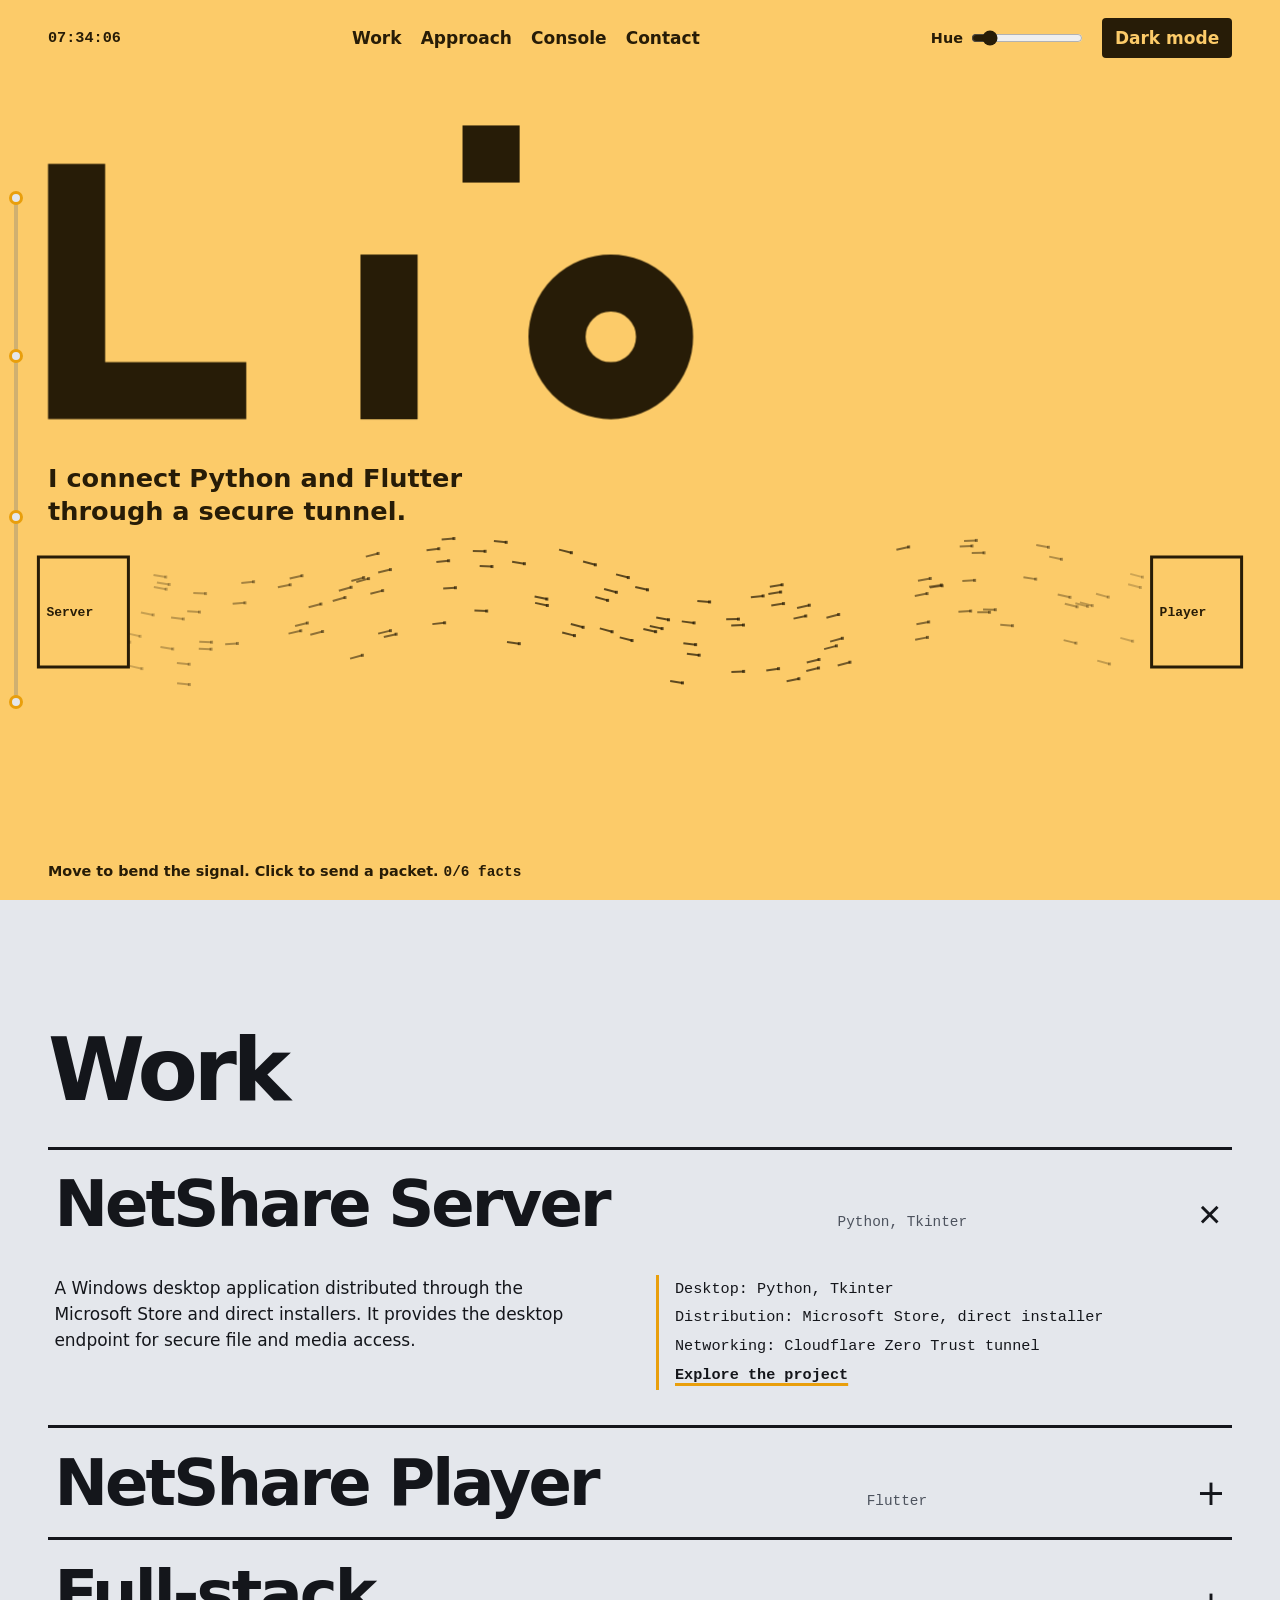
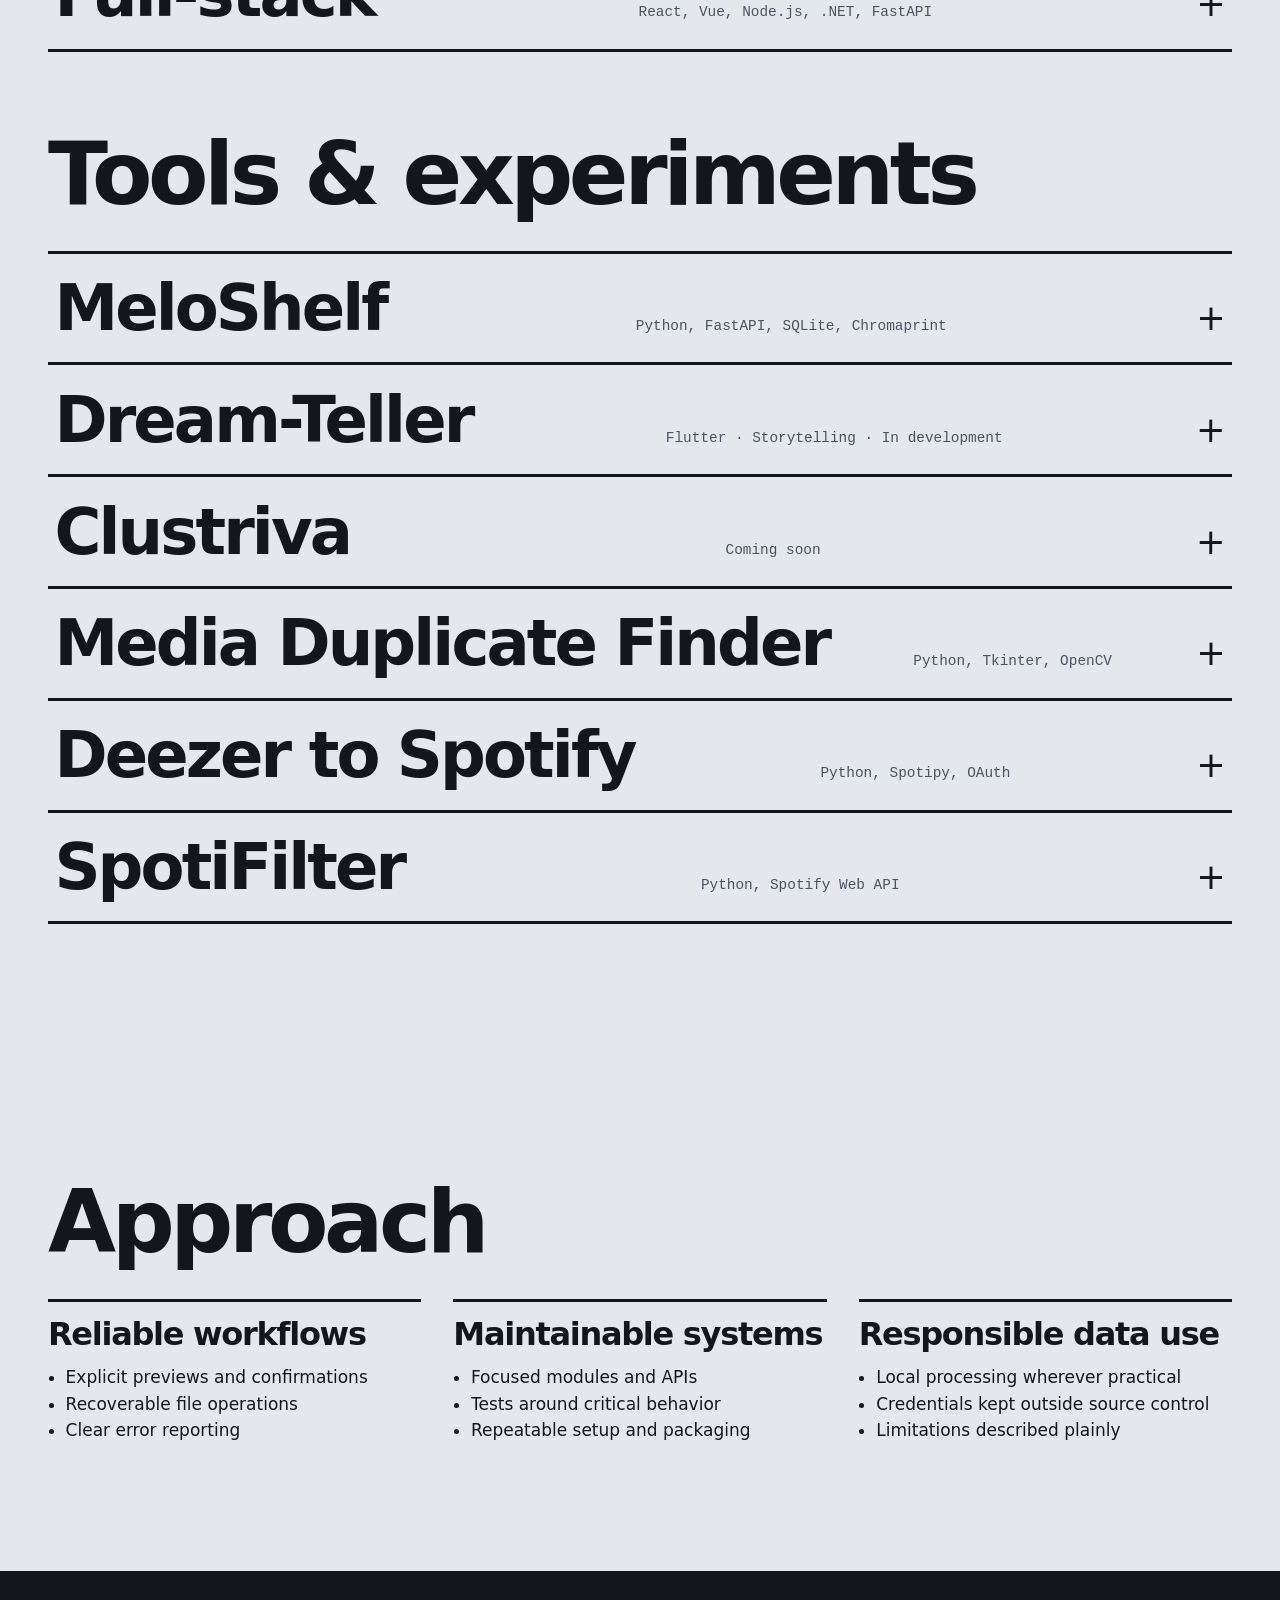
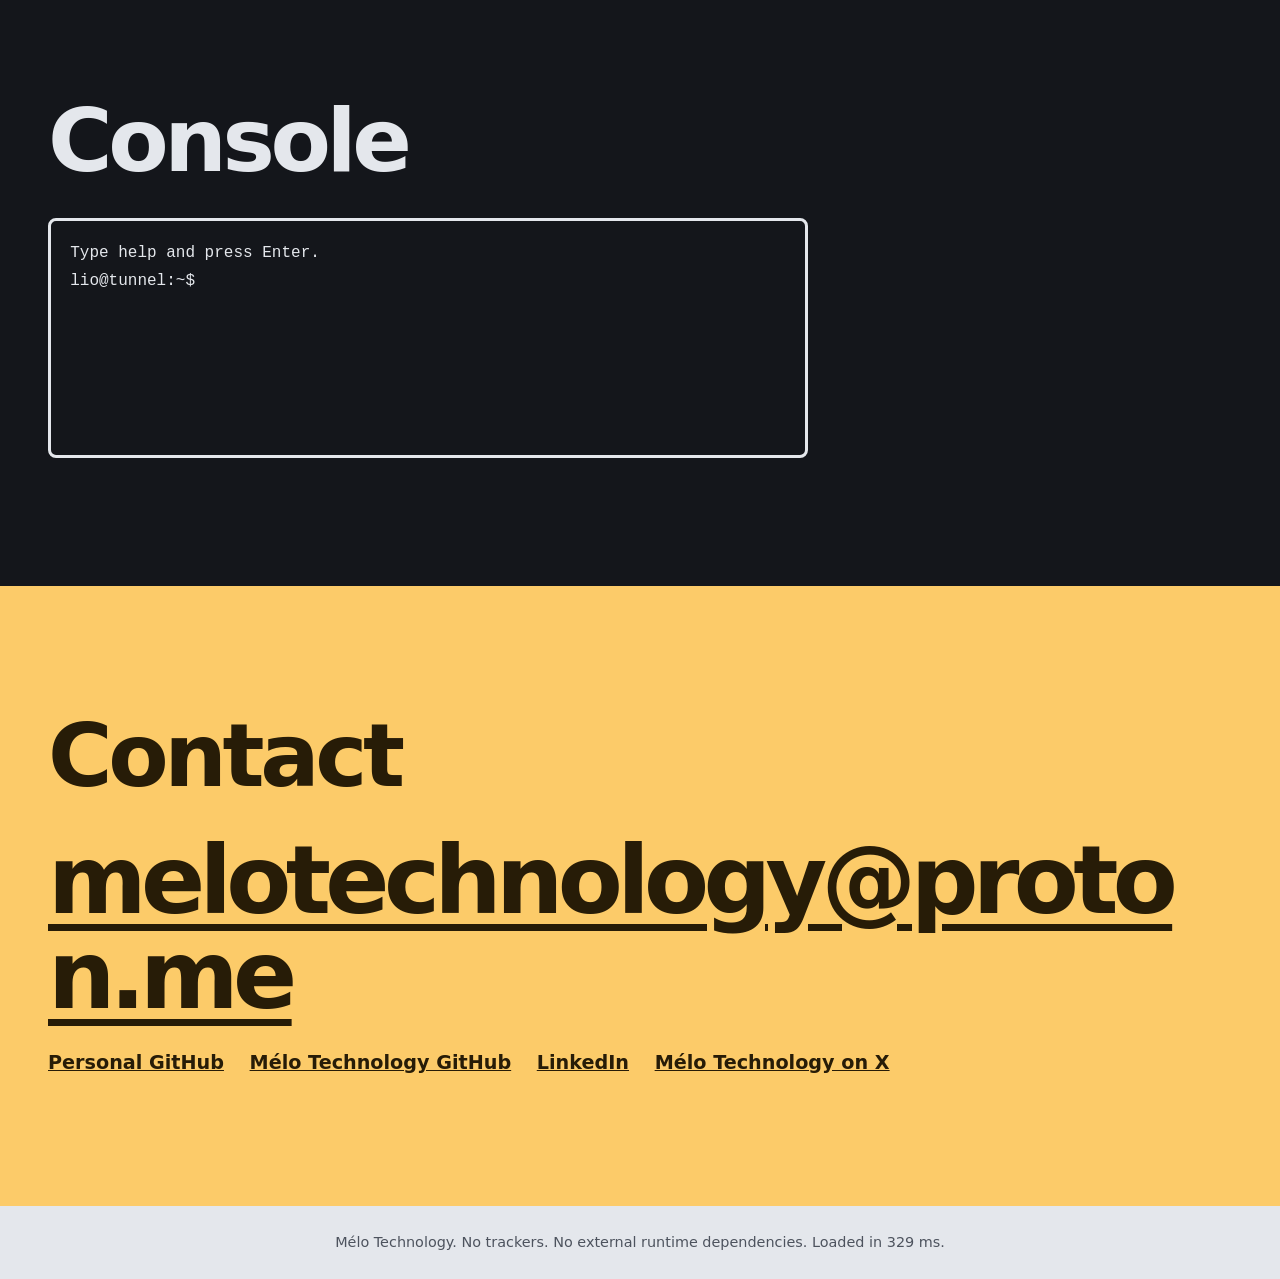
==== commit ab748979: "fix: center footer and publish official X link" ====
--- a/index.html
+++ b/index.html
@@ -62,11 +62,11 @@
 .term .p{display:flex;gap:.6rem}
 .term input{flex:1;min-width:0;background:none;border:0;color:inherit;font:inherit;outline:0}
 .term .box:focus-within{outline:3px solid var(--sig);outline-offset:3px}
-.term .ok{color:var(--sig);filter:brightness(1.1)}
+.term .ok{color:inherit}
 .cta{background:var(--fld);color:var(--on)}
 .mail{display:block;font-size:clamp(1.6rem,7.4vw,6.4rem);font-weight:900;letter-spacing:-.06em;line-height:1;text-decoration:underline;text-decoration-thickness:.07em;text-underline-offset:.12em;overflow-wrap:anywhere}
 .mail:hover{background:var(--on);color:var(--fld);text-decoration:none}
-footer{padding:1.6rem 0;font-size:.9rem;color:var(--mut)}
+footer{padding:1.6rem 0;font-size:.9rem;color:var(--mut);text-align:center}
 @media (max-width:900px){.rail{display:none}.w .b{grid-template-columns:1fr}}
 @media (max-width:640px){.ctl label{display:none}}
 @media (prefers-reduced-motion:reduce){html{scroll-behavior:auto}}
@@ -155,7 +155,7 @@
 <section class="s cta" id="contact"><div class="wrap">
   <h2>Contact</h2>
   <a class="mail" href="mailto:melotechnology@proton.me">melotechnology@proton.me</a>
-  <p class="soc"><a href="https://github.com/Danieljucke" rel="noopener">Personal GitHub</a><a href="https://github.com/Melo-Technology" rel="noopener">Mélo Technology GitHub</a><a href="https://www.linkedin.com/in/joy-daniel-9428b9348" rel="noopener">LinkedIn</a><span title="Official brand account not yet verified">Mélo X / Twitter — coming soon</span></p>
+  <p class="soc"><a href="https://github.com/Danieljucke" rel="noopener">Personal GitHub</a><a href="https://github.com/Melo-Technology" rel="noopener">Mélo Technology GitHub</a><a href="https://www.linkedin.com/in/joy-daniel-9428b9348" rel="noopener">LinkedIn</a><a href="https://x.com/MeloTechnology_" rel="noopener">Mélo Technology on X</a></p>
 </div></section>
 </main>
 <footer><div class="wrap">Mélo Technology. No trackers. No external runtime dependencies.<span id="ld"></span></div></footer>
@@ -227,7 +227,7 @@
  tooling:'Docker, Git, GitHub Actions, pytest, CI/CD',
  all:'Frontend / Mobile / Backend / Data / Tooling — type stack <category>'
 };
-var LINKS={personal:'https://github.com/Danieljucke',melo:'https://github.com/Melo-Technology',linkedin:'https://www.linkedin.com/in/joy-daniel-9428b9348',netshare:'https://www.netshareplayer.com/',email:'mailto:melotechnology@proton.me'};
+var LINKS={personal:'https://github.com/Danieljucke',melo:'https://github.com/Melo-Technology',linkedin:'https://www.linkedin.com/in/joy-daniel-9428b9348',twitter:'https://x.com/MeloTechnology_',netshare:'https://www.netshareplayer.com/',email:'mailto:melotechnology@proton.me'};
 var HELP=['help                       List commands','projects                   List all projects','project <name>             Project details','stack [category]           frontend / mobile / backend / data / tooling / all','ls [-a] | pwd | cat .tunnel.conf','whoami | status | date','links | github [personal|melo] | contact','open <project|link>        Open a verified page (on request only)','ping <server|player>       Simulated packet animation; not a network test','theme [light|dark|toggle]  Change visual theme','hue <0-360>               Change signal hue','history | clear','Tab = autocomplete · Up/Down = command history'];
 var history=[],historyCursor=0;
 function projectNames(){return Object.keys(PROJECTS)}
@@ -243,9 +243,9 @@
 C.cat=function(a){if(a[0]==='.tunnel.conf'){['# Illustrative configuration only','mode = simulated','transports = desktop + mobile','secrets = never displayed'].forEach(function(x){say(x)})}else{say('No such demo file. Try: cat .tunnel.conf')}};
 C.status=function(){say('Portfolio: online demo | Terminal: sandboxed in browser | Network requests: none','ok');say('Dream-Teller: in development | Clustriva: coming soon')};
 C.date=function(){say(new Date().toLocaleString('en-GB'))};
-C.links=function(){say('Personal GitHub: '+LINKS.personal);say('Mélo GitHub: '+LINKS.melo);say('LinkedIn: '+LINKS.linkedin);say('NetShare: '+LINKS.netshare);say('Mélo X / Twitter: not verified yet')};
+C.links=function(){say('Personal GitHub: '+LINKS.personal);say('Mélo GitHub: '+LINKS.melo);say('LinkedIn: '+LINKS.linkedin);say('NetShare: '+LINKS.netshare);say('Mélo Technology on X: '+LINKS.twitter)};
 C.github=function(a){var k=(a[0]||'personal').toLowerCase();if(k==='melo'){say(LINKS.melo,'ok')}else if(k==='personal'){say(LINKS.personal,'ok')}else{say('Try: github personal or github melo')}};
-C.twitter=function(){say('Mélo Technology X / Twitter link pending verification; no URL has been published.')};
+C.twitter=function(){say(LINKS.twitter,'ok')};
 C.contact=C.hire=function(){say('melotechnology@proton.me','ok')};
 C.open=function(a){var key=(a[0]||'').toLowerCase();if(PROJECTS[key])return openUrl(PROJECTS[key].url);if(LINKS[key])return openUrl(LINKS[key]);say('Unknown or unpublished link. Try projects or links.')};
 C.ping=function(a){var target=(a[0]||'').toLowerCase();if(target!=='server'&&target!=='player'){say('Usage: ping server | ping player');return}say('Sending simulated packets to '+target+' (demo only; no network request).','ok');for(var i=0;i<3;i++)pk.push({t:0,l:i-1,h:'0x'+(160+i*7).toString(16)})};
